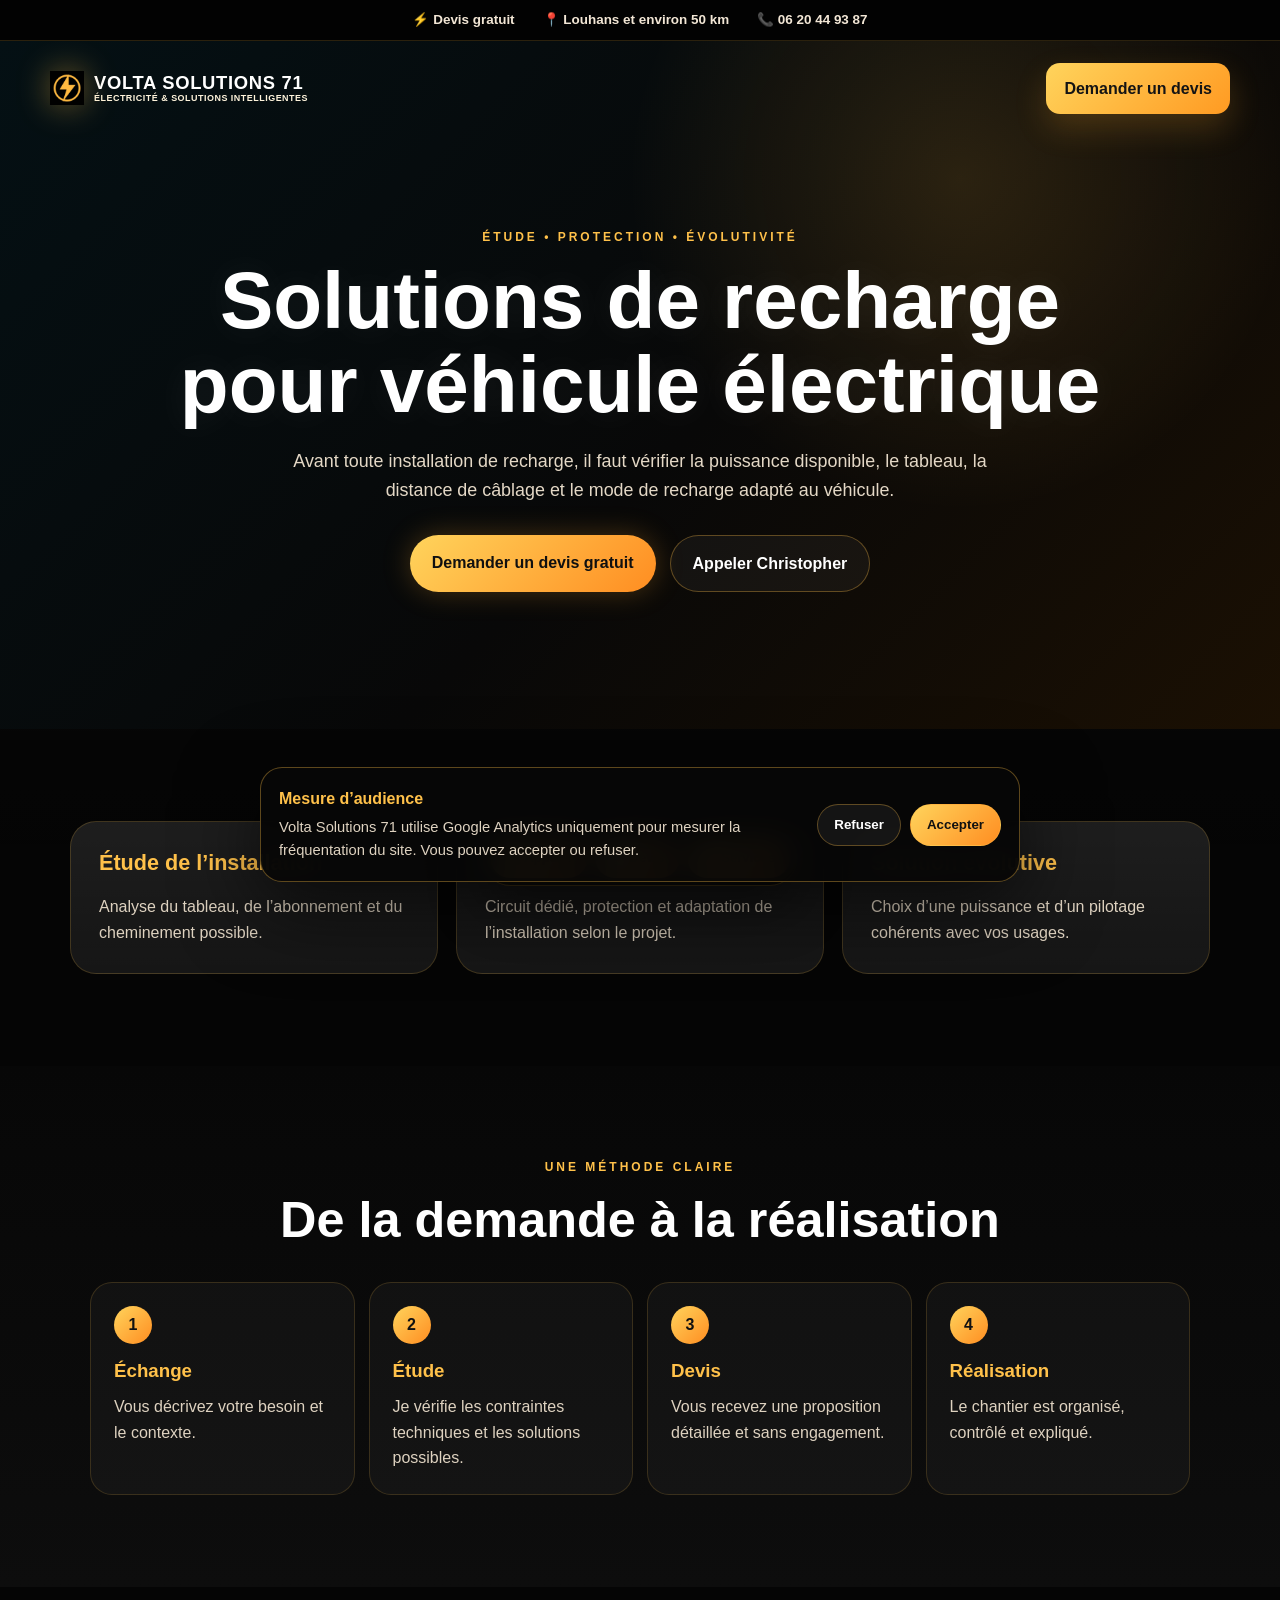
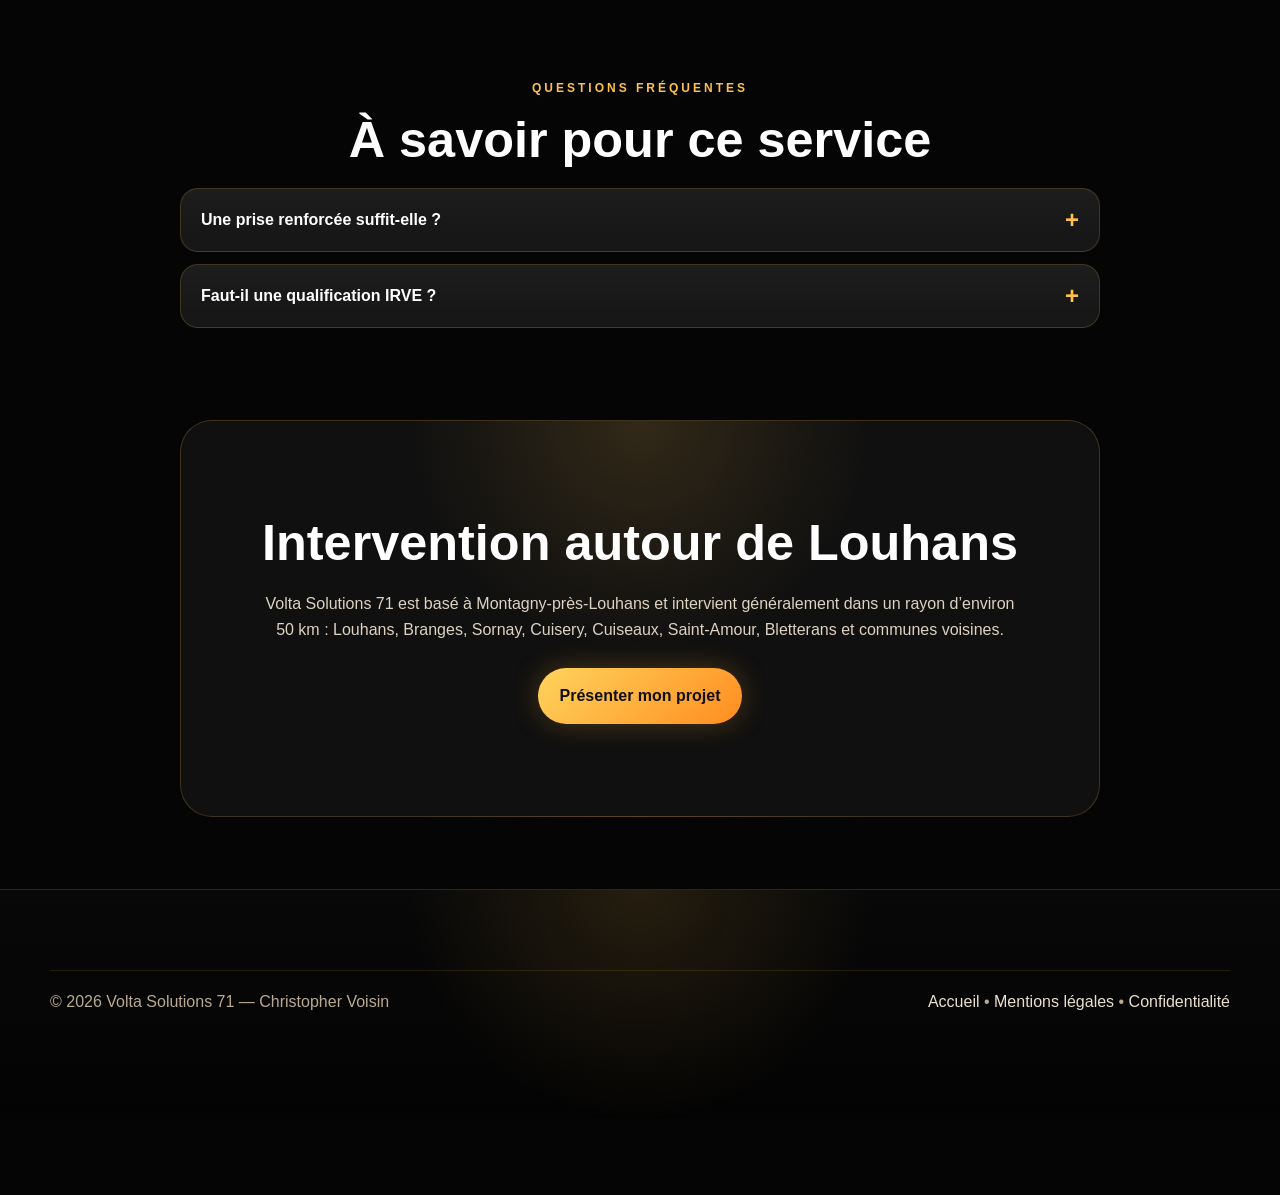
==== borne-recharge-louhans.html @ 8fa1fc94 "V5" ====
<!DOCTYPE html><html lang="fr"><head><meta charset="UTF-8"><meta name="viewport" content="width=device-width, initial-scale=1.0">
<title>Borne de recharge près de Louhans | Volta Solutions 71</title><meta name="description" content="Étude de l’installation électrique, préparation et solution de recharge pour véhicule électrique autour de Louhans. Projet étudié selon puissance et conformité."><meta name="robots" content="index, follow"><link rel="canonical" href="https://voltasolutions71.fr/borne-recharge-louhans.html"><link rel="icon" type="image/png" href="favicon.png"><link rel="stylesheet" href="style.css">
  <script>
    window.dataLayer = window.dataLayer || [];
    function gtag(){dataLayer.push(arguments);}
    gtag('consent', 'default', {analytics_storage:'denied',ad_storage:'denied',ad_user_data:'denied',ad_personalization:'denied',wait_for_update:500});
  </script>
  <script async src="https://www.googletagmanager.com/gtag/js?id=G-HGPQYC1PJX"></script>
  <script>gtag('js', new Date()); gtag('config', 'G-HGPQYC1PJX', {'anonymize_ip': true});</script>

<script type="application/ld+json">{"@context": "https://schema.org", "@graph": [{"@type": "Service", "name": "Solutions de recharge pour véhicule électrique", "serviceType": "Solutions de recharge pour véhicule électrique", "provider": {"@id": "https://voltasolutions71.fr/#business"}, "areaServed": "Louhans et communes environnantes", "url": "https://voltasolutions71.fr/borne-recharge-louhans.html"}, {"@type": "BreadcrumbList", "itemListElement": [{"@type": "ListItem", "position": 1, "name": "Accueil", "item": "https://voltasolutions71.fr/"}, {"@type": "ListItem", "position": 2, "name": "Solutions de recharge pour véhicule électrique", "item": "https://voltasolutions71.fr/borne-recharge-louhans.html"}]}]}</script><script type="application/ld+json">{"@context": "https://schema.org", "@type": "FAQPage", "mainEntity": [{"@type": "Question", "name": "Une prise renforcée suffit-elle ?", "acceptedAnswer": {"@type": "Answer", "text": "Cela dépend du véhicule, du kilométrage quotidien et du temps de recharge disponible."}}, {"@type": "Question", "name": "Faut-il une qualification IRVE ?", "acceptedAnswer": {"@type": "Answer", "text": "Selon la puissance et le type d’équipement, la réglementation peut imposer l’intervention d’un professionnel qualifié IRVE. Le projet est étudié dans ce cadre avant engagement."}}]}</script></head>
<body><div class="top-trust-strip"><span>⚡ Devis gratuit</span><span>📍 Louhans et environ 50 km</span><span>📞 06 20 44 93 87</span></div>
<header class="service-hero"><nav class="service-nav"><a href="index.html" class="brand-link brand-human"><img src="favicon.png" alt="" class="nav-logo"><span><strong>Volta Solutions 71</strong><small>Électricité & solutions intelligentes</small></span></a><a href="index.html#devis" class="nav-phone">Demander un devis</a></nav><div class="service-hero-content"><p class="section-kicker">Étude • Protection • Évolutivité</p><h1>Solutions de recharge pour véhicule électrique</h1><p>Avant toute installation de recharge, il faut vérifier la puissance disponible, le tableau, la distance de câblage et le mode de recharge adapté au véhicule.</p><div class="hero-buttons"><a href="index.html#devis" class="btn primary">Demander un devis gratuit</a><a href="tel:0620449387" class="btn secondary">Appeler Christopher</a></div></div></header>
<main><section class="section service-detail-section"><div class="service-detail-grid"><article class="service-detail-card"><h2>Étude de l’installation</h2><p>Analyse du tableau, de l’abonnement et du cheminement possible.</p></article><article class="service-detail-card"><h2>Préparation électrique</h2><p>Circuit dédié, protection et adaptation de l’installation selon le projet.</p></article><article class="service-detail-card"><h2>Solution évolutive</h2><p>Choix d’une puissance et d’un pilotage cohérents avec vos usages.</p></article></div></section>
<section class="section service-process"><p class="section-kicker">Une méthode claire</p><h2>De la demande à la réalisation</h2><div class="service-steps"><article><strong>1</strong><h3>Échange</h3><p>Vous décrivez votre besoin et le contexte.</p></article><article><strong>2</strong><h3>Étude</h3><p>Je vérifie les contraintes techniques et les solutions possibles.</p></article><article><strong>3</strong><h3>Devis</h3><p>Vous recevez une proposition détaillée et sans engagement.</p></article><article><strong>4</strong><h3>Réalisation</h3><p>Le chantier est organisé, contrôlé et expliqué.</p></article></div></section>
<section class="section faq-section"><p class="section-kicker">Questions fréquentes</p><h2>À savoir pour ce service</h2><div class="faq-grid"><details class="faq-item"><summary>Une prise renforcée suffit-elle ?</summary><p>Cela dépend du véhicule, du kilométrage quotidien et du temps de recharge disponible.</p></details><details class="faq-item"><summary>Faut-il une qualification IRVE ?</summary><p>Selon la puissance et le type d’équipement, la réglementation peut imposer l’intervention d’un professionnel qualifié IRVE. Le projet est étudié dans ce cadre avant engagement.</p></details></div></section>
<section class="section service-local"><h2>Intervention autour de Louhans</h2><p>Volta Solutions 71 est basé à Montagny-près-Louhans et intervient généralement dans un rayon d’environ 50 km : Louhans, Branges, Sornay, Cuisery, Cuiseaux, Saint-Amour, Bletterans et communes voisines.</p><a href="index.html#devis" class="btn primary">Présenter mon projet</a></section></main>
<footer class="footer-premium"><div class="footer-bottom"><p>© 2026 Volta Solutions 71 — Christopher Voisin</p><div><a href="index.html">Accueil</a> • <a href="mentions-legales.html">Mentions légales</a> • <a href="politique-confidentialite.html">Confidentialité</a></div></div></footer>
<div class="floating-actions"><a href="tel:0620449387">📞 Appeler</a><a href="index.html#devis">📝 Devis</a><a href="index.html#services">⚡ Services</a></div>
<div id="cookieConsent" class="cookie-consent" hidden><div><strong>Mesure d’audience</strong><p>Volta Solutions 71 utilise Google Analytics uniquement pour mesurer la fréquentation du site. Vous pouvez accepter ou refuser.</p></div><div class="cookie-actions"><button type="button" id="cookieReject">Refuser</button><button type="button" id="cookieAccept">Accepter</button></div></div>
<script>(function(){const b=document.getElementById('cookieConsent'),a=document.getElementById('cookieAccept'),r=document.getElementById('cookieReject'),s=localStorage.getItem('voltaAnalyticsConsent');function c(v){const g=v==='granted';gtag('consent','update',{analytics_storage:g?'granted':'denied',ad_storage:'denied',ad_user_data:'denied',ad_personalization:'denied'});localStorage.setItem('voltaAnalyticsConsent',g?'granted':'denied');if(b)b.hidden=true;}if(s==='granted'||s==='denied')c(s);else if(b)b.hidden=false;if(a)a.addEventListener('click',()=>c('granted'));if(r)r.addEventListener('click',()=>c('denied'));})();</script>

<script>document.addEventListener('click',function(e){const a=e.target.closest('a');if(!a||typeof gtag!=='function')return;const h=a.getAttribute('href')||'';if(h.startsWith('tel:'))gtag('event','click_phone',{event_category:'contact'});if(h.includes('#devis'))gtag('event','click_quote',{event_category:'contact'});});</script></body></html>
---- style.css ----
* {
  margin: 0;
  padding: 0;
  box-sizing: border-box;
}

html { scroll-behavior: smooth; }

body {
  font-family: Arial, Helvetica, sans-serif;
  background: #050505;
  color: #ffffff;
  line-height: 1.6;
  padding-bottom: 76px;
}

body::before {
  content: "";
  position: fixed;
  inset: 0;
  pointer-events: none;
  background:
    radial-gradient(circle at 20% 0%, rgba(255, 181, 57, 0.14), transparent 28%),
    radial-gradient(circle at 90% 20%, rgba(255, 132, 23, 0.1), transparent 30%),
    linear-gradient(180deg, rgba(255,255,255,0.03), transparent);
  z-index: -1;
}

a { color: inherit; }

.hero {
  min-height: 100vh;
  background:
    radial-gradient(circle at top, rgba(255, 190, 68, 0.20), transparent 32%),
    linear-gradient(145deg, #050505, #101010 55%, #1b1003);
  padding: 20px;
  display: flex;
  flex-direction: column;
  position: relative;
  overflow: hidden;
}

.hero::after {
  content: "";
  position: absolute;
  width: 220px;
  height: 220px;
  border-radius: 999px;
  background: rgba(255, 181, 57, 0.11);
  filter: blur(38px);
  right: -80px;
  top: 160px;
}

.navbar {
  max-width: 1180px;
  width: 100%;
  margin: 0 auto;
  display: flex;
  justify-content: space-between;
  gap: 14px;
  align-items: center;
  position: relative;
  z-index: 2;
}

.brand-link {
  display: flex;
  align-items: center;
  gap: 10px;
  color: #ffbf45;
  text-decoration: none;
  font-weight: 900;
  text-transform: uppercase;
  letter-spacing: .5px;
}

.nav-logo {
  width: 34px;
  height: 34px;
  object-fit: contain;
  filter: drop-shadow(0 0 14px rgba(255, 191, 69, .45));
}

.nav-actions {
  display: flex;
  gap: 8px;
  align-items: center;
}

.nav-action,
.nav-button {
  text-decoration: none;
  border-radius: 999px;
  font-weight: 900;
  font-size: .9rem;
  padding: 10px 14px;
}

.nav-action {
  color: #f7e6c4;
  border: 1px solid rgba(255, 191, 69, .24);
  background: rgba(255,255,255,.04);
}

.nav-button {
  background: linear-gradient(135deg, #ffd45c, #ff8d21);
  color: #101010;
  box-shadow: 0 0 28px rgba(255, 172, 45, .28);
}

.hero-content {
  max-width: 960px;
  margin: auto;
  text-align: center;
  padding: 75px 0 90px;
  position: relative;
  z-index: 2;
}

.main-logo {
  width: min(300px, 72vw);
  margin-bottom: 22px;
  filter: drop-shadow(0 0 28px rgba(255, 188, 66, .32));
  animation: floatLogo 4s ease-in-out infinite;
  clip-path: inset(0 3px 0 0);
  backface-visibility: hidden;
  transform: translateZ(0);
}

@keyframes floatLogo {
  0%, 100% { transform: translateY(0); }
  50% { transform: translateY(-6px); }
}

.badge {
  display: inline-block;
  border: 1px solid rgba(255, 191, 69, .42);
  color: #ffcf5b;
  padding: 9px 18px;
  border-radius: 999px;
  margin-bottom: 22px;
  font-weight: 900;
  background: rgba(255, 191, 69, .08);
}

h1 {
  font-size: clamp(2.45rem, 8vw, 5.2rem);
  line-height: 1.05;
  margin-bottom: 26px;
  text-shadow: 0 0 36px rgba(255,255,255,.08);
}

.intro {
  max-width: 760px;
  margin: 0 auto 34px;
  color: #eadfce;
  font-size: 1.16rem;
}

.hero-buttons,
.devis-actions {
  display: flex;
  justify-content: center;
  gap: 14px;
  flex-wrap: wrap;
}

.hero-buttons { margin-bottom: 32px; }

.btn {
  display: inline-block;
  padding: 15px 22px;
  border-radius: 999px;
  text-decoration: none;
  font-weight: 900;
  transition: transform .25s ease, box-shadow .25s ease, border-color .25s ease;
}

.btn:hover,
.btn:focus {
  transform: translateY(-3px);
}

.primary {
  background: linear-gradient(135deg, #ffd45c, #ff8d21);
  color: #101010;
  box-shadow: 0 0 28px rgba(255, 172, 45, .25);
}

.primary:hover { box-shadow: 0 0 40px rgba(255, 172, 45, .42); }

.secondary {
  color: #ffffff;
  border: 1px solid rgba(255, 191, 69, .32);
  background: rgba(255,255,255,.045);
}

.secondary:hover { border-color: rgba(255, 191, 69, .70); }

.trust-row {
  display: flex;
  justify-content: center;
  flex-wrap: wrap;
  gap: 12px;
}

.trust-row div {
  color: #eadfce;
  border: 1px solid rgba(255, 191, 69, .18);
  background: rgba(255,255,255,.04);
  padding: 10px 14px;
  border-radius: 999px;
}

.section {
  max-width: 1180px;
  margin: 0 auto;
  padding: 88px 20px;
  text-align: center;
}

.section-kicker {
  color: #ffc14a;
  text-transform: uppercase;
  letter-spacing: 3px;
  font-weight: 900;
  font-size: .75rem;
  margin-bottom: 12px;
}

.section h2 {
  font-size: clamp(2rem, 7vw, 3.15rem);
  line-height: 1.2;
  margin-bottom: 18px;
}

.section-text {
  color: #d9cdbb;
  max-width: 800px;
  margin: 0 auto 40px;
}

.cards,
.gallery,
.review-grid,
.why-grid {
  display: grid;
  gap: 18px;
}

.cards { grid-template-columns: repeat(3, 1fr); }

.card,
.gallery-card,
.review,
.why-card,
.zone-card {
  background:
    linear-gradient(180deg, rgba(255,255,255,.065), rgba(255,255,255,.025)),
    #111;
  border: 1px solid rgba(255, 191, 69, .16);
  border-radius: 26px;
  box-shadow: 0 26px 70px rgba(0,0,0,.34);
}

.card,
.gallery-card,
.review,
.why-card {
  padding: 26px;
  text-align: left;
  transition: transform .25s ease, border-color .25s ease, box-shadow .25s ease;
}

.card:hover,
.gallery-card:hover,
.review:hover,
.why-card:hover {
  transform: translateY(-5px);
  border-color: rgba(255, 191, 69, .44);
  box-shadow: 0 30px 75px rgba(255, 145, 28, .10);
}

.card span,
.why-card span {
  font-size: 2rem;
}

.card h3,
.gallery-card h3,
.why-card h3 {
  color: #ffc14a;
  margin: 14px 0 10px;
}

.card p,
.gallery-card p,
.review p,
.why-card p {
  color: #ded2c0;
}

.zone-section,
.realisations,
.why-section {
  max-width: none;
  background:
    radial-gradient(circle at top right, rgba(255, 191, 69, .11), transparent 28%),
    linear-gradient(180deg, #070707, #0d0d0d);
}

.zone-card {
  max-width: 1050px;
  margin: 0 auto;
  padding: 24px;
  display: grid;
  grid-template-columns: 1.2fr .8fr;
  gap: 20px;
  align-items: center;
}

.zone-map {
  min-height: 300px;
  border-radius: 24px;
  background:
    radial-gradient(circle at center, rgba(255, 191, 69, .30), transparent 9%),
    radial-gradient(circle at center, rgba(255, 191, 69, .10), transparent 38%),
    linear-gradient(135deg, #121212, #070707);
  border: 1px solid rgba(255, 191, 69, .18);
  position: relative;
  overflow: hidden;
  display: grid;
  place-items: center;
}

.zone-ring {
  position: absolute;
  border-radius: 999px;
  border: 1px solid rgba(255, 191, 69, .28);
}

.ring-1 { width: 150px; height: 150px; }
.ring-2 { width: 245px; height: 245px; opacity: .55; }

.zone-pin {
  font-size: 2.1rem;
  z-index: 2;
  filter: drop-shadow(0 0 18px rgba(255, 191, 69, .55));
}

.zone-center {
  position: absolute;
  bottom: 34px;
  color: #ffc14a;
  font-weight: 900;
}

.zone-list {
  display: grid;
  gap: 12px;
  text-align: left;
}

.zone-list div {
  padding: 15px 16px;
  border-radius: 18px;
  background: rgba(255,255,255,.045);
  border: 1px solid rgba(255, 191, 69, .12);
  color: #eadfce;
}

.gallery {
  grid-template-columns: repeat(4, 1fr);
  margin-top: 35px;
}

.gallery-visual {
  min-height: 150px;
  border-radius: 22px;
  display: grid;
  place-items: center;
  font-size: 2.8rem;
  background:
    radial-gradient(circle at center, rgba(255, 191, 69, .20), transparent 42%),
    #0a0a0a;
  border: 1px dashed rgba(255, 191, 69, .28);
  margin-bottom: 18px;
}

.gallery-btn { margin-top: 32px; }

.reviews { max-width: 1180px; }

.review-grid {
  grid-template-columns: repeat(3, 1fr);
  margin-top: 34px;
}

.stars {
  color: #ffd45c !important;
  letter-spacing: 2px;
  margin-bottom: 12px;
}

.why-grid {
  grid-template-columns: repeat(4, 1fr);
  max-width: 1080px;
  margin: 35px auto 0;
}

.devis {
  background:
    radial-gradient(circle at top, rgba(255, 191, 69, .16), transparent 34%),
    linear-gradient(145deg, #131313, #060606);
  border: 1px solid rgba(255, 191, 69, .20);
  border-radius: 34px;
  margin-bottom: 72px;
}

.devis p {
  color: #ded2c0;
  margin-bottom: 28px;
}

footer {
  background: #030303;
  border-top: 1px solid rgba(255, 191, 69, .18);
  color: #b9aa91;
  text-align: center;
  padding: 42px 20px 95px;
}

.footer-icon {
  width: 44px;
  height: 44px;
  object-fit: contain;
  margin-bottom: 10px;
}

.footer-brand {
  color: #ffc14a;
  font-weight: 900;
  text-transform: uppercase;
  letter-spacing: 1px;
}

.floating-actions {
  position: fixed;
  left: 50%;
  transform: translateX(-50%);
  bottom: 14px;
  z-index: 50;
  display: grid;
  grid-template-columns: repeat(3, auto);
  gap: 7px;
  background: rgba(5,5,5,.78);
  backdrop-filter: blur(14px);
  border: 1px solid rgba(255, 191, 69, .18);
  border-radius: 999px;
  padding: 7px;
  box-shadow: 0 18px 55px rgba(0,0,0,.45);
  width: auto;
  max-width: calc(100% - 20px);
}

.floating-actions a {
  text-align: center;
  text-decoration: none;
  font-weight: 900;
  color: #101010;
  background: linear-gradient(135deg, #ffd45c, #ff8d21);
  padding: 10px 15px;
  border-radius: 999px;
  font-size: .82rem;
  white-space: nowrap;
}

.back-to-top {
  border: none;
  cursor: pointer;
  position: fixed;
  right: 16px;
  bottom: 78px;
  width: 44px;
  height: 44px;
  border-radius: 999px;
  display: grid;
  place-items: center;
  color: #101010;
  background: linear-gradient(135deg, #ffd45c, #ff8d21);
  text-decoration: none;
  font-weight: 900;
  font-size: 1.2rem;
  opacity: 0;
  transform: translateY(12px);
  pointer-events: none;
  transition: .25s ease;
  z-index: 51;
  box-shadow: 0 0 28px rgba(255, 172, 45, .28);
}

.back-to-top.visible {
  opacity: 1;
  transform: translateY(0);
  pointer-events: auto;
}


.lightning-scroll {
  position: fixed;
  left: 50%;
  top: 50%;
  z-index: 80;
  width: 120px;
  height: 220px;
  opacity: 0;
  pointer-events: none;
  transform: translate(-50%, -50%) scale(.55);
}

.lightning-scroll span {
  position: absolute;
  inset: 0;
  display: block;
  filter:
    drop-shadow(0 0 10px rgba(255, 215, 95, .95))
    drop-shadow(0 0 28px rgba(255, 145, 28, .8))
    drop-shadow(0 0 55px rgba(255, 145, 28, .45));
}

.lightning-scroll span::before {
  content: "";
  position: absolute;
  left: 34px;
  top: 0;
  width: 72px;
  height: 220px;
  background: linear-gradient(180deg, #fff4b0, #ffd34e 42%, #ff8d21);
  clip-path: polygon(54% 0%, 100% 0%, 67% 39%, 100% 39%, 26% 100%, 42% 55%, 0% 55%);
}

.lightning-scroll span::after {
  content: "";
  position: absolute;
  left: 18px;
  top: 10px;
  width: 110px;
  height: 190px;
  border-radius: 50%;
  border: 2px solid rgba(255, 211, 78, .45);
  border-left-color: transparent;
  border-bottom-color: transparent;
  transform: rotate(-20deg);
  filter: drop-shadow(0 0 18px rgba(255, 180, 50, .65));
}

.lightning-scroll.active {
  animation: voltaLightningMove 1.65s cubic-bezier(.22,.76,.3,1) forwards;
}

.lightning-scroll.active span {
  animation: voltaLightningPulse 1.65s ease-in-out forwards;
}

@keyframes voltaLightningMove {
  0% {
    opacity: 0;
    transform: translate(-50%, 32vh) scale(.45) rotate(-7deg);
  }
  18% {
    opacity: 1;
    transform: translate(-50%, 18vh) scale(.85) rotate(4deg);
  }
  50% {
    opacity: 1;
    transform: translate(-50%, -6vh) scale(1) rotate(-3deg);
  }
  78% {
    opacity: .95;
    transform: translate(-50%, -30vh) scale(.95) rotate(3deg);
  }
  100% {
    opacity: 0;
    transform: translate(-50%, -48vh) scale(.7) rotate(0deg);
  }
}

@keyframes voltaLightningPulse {
  0%, 100% { opacity: .2; }
  18%, 74% { opacity: 1; }
  42% { opacity: .78; }
  52% { opacity: 1; }
}


@media (max-width: 900px) {
  .navbar {
    align-items: flex-start;
  }

  .brand-link span {
    font-size: .9rem;
  }

  .nav-actions {
    flex-direction: column;
    align-items: stretch;
  }

  .nav-action {
    display: none;
  }

  .nav-button {
    font-size: .78rem;
    padding: 9px 12px;
  }

  .hero {
    min-height: auto;
  }

  .hero-content {
    padding: 60px 0 80px;
  }

  .cards,
  .gallery,
  .review-grid,
  .why-grid,
  .zone-card {
    grid-template-columns: 1fr;
  }

  .section {
    padding: 68px 18px;
  }

  .zone-map {
    min-height: 240px;
  }

  .floating-actions {
    width: calc(100% - 18px);
    grid-template-columns: repeat(3, 1fr);
    border-radius: 22px;
  }

  .floating-actions a {
    font-size: .74rem;
    padding: 10px 6px;
  }
}


/* V4.5.6 - Message erreur pièces jointes */
.form-error {
  margin-top: 10px;
  padding: 12px 14px;
  border: 1px solid rgba(255, 95, 95, .65);
  border-radius: 14px;
  background: rgba(255, 55, 55, .12);
  color: #ffdede;
  font-weight: 800;
  box-shadow: 0 10px 30px rgba(0,0,0,.18);
}

/* V4.6.8 - Correctif final propre : accueil maquette, sections, photos et formulaire */
.hero-human {
  min-height: 100vh;
  padding: 0;
  background:
    radial-gradient(circle at 72% 26%, rgba(255, 190, 68, 0.11), transparent 30%),
    linear-gradient(90deg, rgba(2, 12, 15, .99) 0%, rgba(4, 10, 12, .97) 47%, rgba(15, 16, 14, .94) 100%),
    #050505;
  overflow: hidden;
}
.hero-human::after { display: none !important; }
.navbar-human {
  max-width: 1280px;
  width: 100%;
  padding: 24px 26px 18px;
  display: grid;
  grid-template-columns: auto 1fr auto;
  align-items: center;
  gap: 26px;
}
.brand-human { color: #fff; align-items: center; min-width: 230px; }
.brand-human span { display: grid; gap: 1px; line-height: 1.05; }
.brand-human strong { color: #fff; font-size: 1.15rem; letter-spacing: .7px; }
.brand-human small { color: #fff4dc; font-size: .56rem; letter-spacing: .5px; }
.nav-menu { display: flex; justify-content: center; align-items: center; gap: 30px; color: #f6f0e8; font-weight: 800; }
.nav-menu a { text-decoration: none; opacity: .9; padding: 10px 0; border-bottom: 2px solid transparent; }
.nav-menu a.active, .nav-menu a:hover { color: #ffc14a; border-bottom-color: #ffc14a; }
.nav-phone { text-decoration: none; background: linear-gradient(135deg, #ffd45c, #ff9a22); color: #141414; border-radius: 14px; padding: 13px 18px; font-weight: 900; box-shadow: 0 14px 32px rgba(255, 172, 45, .20); white-space: nowrap; }
.hero-human-grid {
  width: min(1280px, 100%);
  margin: 0 auto;
  padding: clamp(42px, 6vw, 74px) 26px 78px;
  display: grid;
  grid-template-columns: minmax(390px, .92fr) minmax(480px, 1.08fr);
  gap: clamp(34px, 5vw, 64px);
  align-items: center;
  position: relative;
  z-index: 2;
}
.hero-human-text { text-align: left; align-self: center; }
.hero-kicker { color: #ffc14a; font-weight: 900; font-size: clamp(1rem, 1.3vw, 1.24rem); margin-bottom: 8px; }
.hero-title { font-size: clamp(3.7rem, 6vw, 5.8rem); letter-spacing: -2px; line-height: .96; margin-bottom: 10px; }
.hero-signature, .hero-handwritten { color: #ffc14a; font-weight: 900; font-style: italic; letter-spacing: .4px; }
.hero-signature { font-size: clamp(1.15rem, 1.6vw, 1.45rem); margin-bottom: 26px; }
.hero-intro { color: #f0e8dc; max-width: 620px; font-size: 1.08rem; margin-bottom: 32px; }
.hero-intro strong { color: #fff; }
.hero-points { display: grid; gap: 20px; margin-bottom: 28px; }
.hero-points article { display: grid; grid-template-columns: 42px 1fr; gap: 14px; align-items: start; }
.hero-points article > span { width: 34px; height: 34px; display: grid; place-items: center; color: #ffc14a; border: 2px solid rgba(255,193,74,.55); border-radius: 999px; font-weight: 900; font-size: .95rem; background: rgba(255,193,74,.06); }
.hero-points h3 { font-size: 1.11rem; color: #fff; margin-bottom: 2px; }
.hero-points p { color: #dacfc0; margin: 0; }
.hero-handwritten { font-size: 1.35rem; margin-bottom: 6px; }
.hero-name { display: block; color: #fff; margin-bottom: 24px; }
.hero-buttons-human { justify-content: flex-start; margin-bottom: 0; }
.hero-human-visual {
  position: relative;
  min-height: 650px;
  display: flex;
  justify-content: center;
  align-items: flex-end;
  overflow: visible;
}
.hero-human-visual picture {
  position: relative;
  z-index: 2;
  display: flex;
  align-items: flex-end;
  justify-content: center;
  width: min(590px, 100%);
  height: auto;
  overflow: visible;
  background: transparent !important;
  border: 0 !important;
  border-radius: 0 !important;
}
.hero-human-visual img {
  display: block;
  width: min(590px, 100%);
  height: auto !important;
  max-height: 705px;
  object-fit: contain !important;
  object-position: center bottom !important;
  filter: drop-shadow(0 30px 75px rgba(0,0,0,.42));
  border-radius: 0 0 20px 20px;
  background: transparent !important;
}
.hero-human-visual::before { content: ""; position: absolute; inset: 8% 0 10% 18%; border-radius: 40px; background: radial-gradient(circle at 50% 34%, rgba(255,193,74,.08), transparent 35%); }
.hero-stats { position: absolute; z-index: 3; left: 50%; bottom: 4px; transform: translateX(-50%); width: min(650px, 95%); display: grid; grid-template-columns: repeat(3, 1fr); overflow: hidden; border: 1px solid rgba(255,193,74,.48); border-radius: 24px; background: rgba(5,12,14,.78); backdrop-filter: blur(12px); box-shadow: 0 30px 70px rgba(0,0,0,.35); }
.hero-stats div { min-height: 108px; display: grid; place-items: center; align-content: center; gap: 3px; text-align: center; padding: 16px 12px; color: #fff; }
.hero-stats div + div { border-left: 1px solid rgba(255,193,74,.38); }
.hero-stats span { color: #ffc14a; font-size: 1.65rem; }
.hero-stats strong { font-size: 1rem; }
.hero-stats small { color: #e6dac8; }

/* Sections lisibles */
.section { padding-top: clamp(64px, 8vw, 92px); padding-bottom: clamp(64px, 8vw, 92px); }
.why-section .why-grid { grid-template-columns: repeat(5, minmax(0, 1fr)); max-width: 1180px; }
.why-section .why-card { min-height: 210px; text-align: center; }
.method-section .method-highlights { max-width: 840px; margin: 32px auto 34px; display: grid; grid-template-columns: repeat(4, minmax(0, 1fr)); gap: 12px; }
.method-section .method-highlights div { padding: 13px 14px; border-radius: 999px; border: 1px solid rgba(255,191,69,.18); background: rgba(255,255,255,.045); color: #eadfce; font-weight: 800; }
.method-section .timeline { max-width: 1050px; margin: 0 auto; display: grid; grid-template-columns: repeat(5, minmax(0, 1fr)); gap: 14px; align-items: stretch; }
.method-section .timeline-step { text-align: left; padding: 22px 18px; border-radius: 24px; border: 1px solid rgba(255,191,69,.18); background: linear-gradient(180deg, rgba(255,255,255,.065), rgba(255,255,255,.025)), #111; box-shadow: 0 22px 60px rgba(0,0,0,.28); }
.method-section .timeline-step > span { width: 34px; height: 34px; border-radius: 999px; display: grid; place-items: center; background: linear-gradient(135deg,#ffd45c,#ff8d21); color: #111; font-weight: 900; margin-bottom: 12px; }
.method-section .timeline-step h3 { color: #ffc14a; margin-bottom: 8px; font-size: 1.05rem; }
.method-section .timeline-step p { color: #ded2c0; font-size: .95rem; }

/* Photos réalisations : ne jamais zoomer/couper les images */
.featured-image, .real-img-wrap, .before-after-item { background: #070707 !important; overflow: hidden !important; }
.featured-image img, .real-img-wrap img, .before-after-item img, .real-card img, .lightbox-img {
  display: block !important;
  width: 100% !important;
  height: 100% !important;
  object-fit: contain !important;
  object-position: center center !important;
  background: #070707 !important;
}
.featured-image { min-height: 330px; aspect-ratio: 16 / 9; }
.real-img-wrap { aspect-ratio: 4 / 3; min-height: 210px; }
.before-after-item img { aspect-ratio: 4 / 3; height: auto !important; }
.real-tag { z-index: 2; }

/* Formulaire de devis : corrige le champ invisible, la mise en page et l'empilement */
.devis-smart { max-width: 1180px; padding-left: 20px; padding-right: 20px; }
.quote-form { width: min(980px, 100%) !important; margin: 0 auto !important; display: grid !important; gap: 22px !important; text-align: left !important; }
.quote-form input[name="_honey"], .quote-form input[type="hidden"] { display: none !important; visibility: hidden !important; width: 0 !important; height: 0 !important; padding: 0 !important; margin: 0 !important; border: 0 !important; position: absolute !important; left: -9999px !important; }
.form-block { display: block !important; padding: clamp(18px, 3vw, 28px) !important; border: 1px solid rgba(255,191,69,.22) !important; border-radius: 26px !important; background: linear-gradient(180deg, rgba(255,255,255,.07), rgba(255,255,255,.035)) !important; box-shadow: 0 22px 60px rgba(0,0,0,.25) !important; }
.form-block h3 { display: block !important; text-align: left !important; color: #ffc14a !important; margin: 0 0 16px !important; font-size: 1.22rem !important; }
.project-grid { display: grid !important; grid-template-columns: repeat(2, minmax(0, 1fr)) !important; gap: 12px !important; }
.project-grid label { display: flex !important; align-items: center !important; gap: 10px !important; width: 100% !important; min-height: 52px !important; padding: 13px 14px !important; border: 1px solid rgba(255,191,69,.16) !important; border-radius: 16px !important; background: rgba(0,0,0,.24) !important; color: #fff !important; font-weight: 800 !important; }
.project-grid input[type="checkbox"] { width: 18px !important; height: 18px !important; flex: 0 0 auto !important; accent-color: #ffc14a; }
.form-grid { display: grid !important; grid-template-columns: repeat(2, minmax(0, 1fr)) !important; gap: 14px !important; }
.form-grid label, .textarea-label, .file-label { display: grid !important; gap: 8px !important; color: #f7ead7 !important; font-weight: 800 !important; }
.quote-form input[type="text"], .quote-form input[type="tel"], .quote-form input[type="email"], .quote-form textarea, .quote-form input[type="file"] { display: block !important; width: 100% !important; min-height: 48px !important; border: 1px solid rgba(255,191,69,.30) !important; border-radius: 16px !important; background: #fff !important; color: #111 !important; padding: 13px 14px !important; font: inherit !important; }
.quote-form textarea { min-height: 150px !important; resize: vertical; }
.file-label small { display: block !important; color: #e4d8c6 !important; font-weight: 600 !important; }
.photo-note, .quote-reassurance, .direct-contact { text-align: center !important; }
.direct-contact > div { display: flex !important; justify-content: center !important; gap: 12px !important; flex-wrap: wrap !important; }

@media (max-width: 1100px) {
  .nav-menu { display: none; }
  .navbar-human { grid-template-columns: auto auto; justify-content: space-between; }
  .hero-human-grid { grid-template-columns: 1fr 1fr; gap: 28px; }
  .hero-title { font-size: clamp(3rem, 5vw, 4.4rem); }
  .hero-human-visual { min-height: 570px; }
  .why-section .why-grid { grid-template-columns: repeat(2, minmax(0,1fr)); }
  .method-section .timeline { grid-template-columns: repeat(2, minmax(0, 1fr)); }
  .method-section .method-highlights { grid-template-columns: repeat(2, minmax(0, 1fr)); }
}
@media (max-width: 820px) {
  .hero-human { padding: 0; }
  .navbar-human { padding: 16px; gap: 12px; }
  .nav-phone { padding: 0 12px; min-height: 42px; font-size: .86rem; display: grid; place-items: center; }
  .hero-human-grid { grid-template-columns: 1fr; padding: 42px 18px 34px; }
  .hero-human-text { text-align: left; }
  .hero-buttons-human { justify-content: flex-start; }
  .hero-human-visual { min-height: 0; padding-bottom: 0; }
  .hero-human-visual picture, .hero-human-visual img { width: min(440px, 100%); max-height: none; height: auto !important; }
  .hero-stats { position: relative; left: auto; bottom: auto; transform: none; width: 100%; margin-top: -6px; }
  .hero-stats div { min-height: 86px; }
  .project-grid, .form-grid, .why-section .why-grid, .method-section .timeline, .method-section .method-highlights { grid-template-columns: 1fr !important; }
}
@media (max-width: 520px) {
  .brand-human span small { display: none; }
  .nav-phone { font-size: 0; width: 48px; padding: 0; }
  .nav-phone::before { content: "📞"; font-size: 1rem; }
  .hero-title { font-size: clamp(2.6rem, 16vw, 3.5rem); }
  .hero-points article { grid-template-columns: 36px 1fr; gap: 10px; }
  .hero-stats { grid-template-columns: 1fr; }
  .hero-stats div + div { border-left: 0; border-top: 1px solid rgba(255,193,74,.38); }
}

/* ==========================================================
   V4.6.9 - Correctif final galerie / footer / effets
   Objectif : garder la V4.6.8 stable, rétablir la mise en page
   premium des réalisations, les filtres, le footer et les effets.
   ========================================================== */

/* Effets visuels conservés / renforcés */
.nav-logo,
.hero-symbol,
.footer-icon,
.hero-human-logo {
  animation: voltaSoftFloat 4s ease-in-out infinite;
  filter: drop-shadow(0 0 16px rgba(255, 191, 69, .42));
}

@keyframes voltaSoftFloat {
  0%, 100% { transform: translateY(0); }
  50% { transform: translateY(-4px); }
}

.card,
.why-card,
.review,
.real-card,
.before-after-item,
.featured-realisation,
.form-block,
.zone-card,
.timeline-step {
  box-shadow: 0 26px 70px rgba(0,0,0,.34), 0 0 0 1px rgba(255,191,69,.05);
}

.card:hover,
.why-card:hover,
.review:hover,
.real-card:hover,
.before-after-item:hover,
.timeline-step:hover {
  transform: translateY(-5px);
  border-color: rgba(255,191,69,.48) !important;
  box-shadow: 0 30px 75px rgba(0,0,0,.42), 0 0 36px rgba(255,145,28,.12);
}

/* Réalisations : vraie mise en page premium avec filtres visibles */
.realisations-premium {
  max-width: none;
  background:
    radial-gradient(circle at top right, rgba(255,191,69,.12), transparent 30%),
    linear-gradient(180deg, #070707, #0c0c0c);
}

.featured-realisation {
  max-width: 1120px;
  margin: 42px auto 48px;
  display: grid;
  grid-template-columns: 1.25fr .75fr;
  gap: 24px;
  align-items: stretch;
  padding: 20px;
  border-radius: 30px;
  border: 1px solid rgba(255,191,69,.22);
  background: linear-gradient(180deg, rgba(255,255,255,.065), rgba(255,255,255,.025)), #101010;
  text-align: left;
}

.featured-image {
  min-height: 0 !important;
  height: auto !important;
  aspect-ratio: 16 / 10;
  border-radius: 24px;
  overflow: hidden;
  background: #050505 !important;
  border: 1px solid rgba(255,191,69,.12);
  display: grid;
  place-items: center;
}

.featured-image img {
  width: 100% !important;
  height: 100% !important;
  object-fit: contain !important;
  object-position: center center !important;
  background: #050505 !important;
}

.featured-text {
  display: flex;
  flex-direction: column;
  justify-content: center;
  padding: 10px;
}

.featured-badge {
  align-self: flex-start;
  color: #111;
  background: linear-gradient(135deg, #ffd45c, #ff8d21);
  border-radius: 999px;
  padding: 8px 12px;
  font-weight: 900;
  margin-bottom: 14px;
}

.featured-text h3,
.gallery-subtitle,
.before-after-title {
  color: #ffc14a;
}

.featured-text p { color: #ded2c0; }

.featured-points {
  display: flex;
  flex-wrap: wrap;
  gap: 9px;
  margin-top: 16px;
}

.featured-points span {
  padding: 9px 11px;
  border-radius: 999px;
  background: rgba(255,255,255,.05);
  border: 1px solid rgba(255,191,69,.14);
  color: #eadfce;
  font-weight: 800;
  font-size: .9rem;
}

.before-after-title,
.gallery-subtitle {
  max-width: 1120px;
  margin: 26px auto 18px;
  text-align: left;
  font-size: 1.35rem;
}

.before-after-clean {
  max-width: 1120px;
  margin: 0 auto 46px;
  display: grid;
  grid-template-columns: repeat(2, minmax(0, 1fr));
  gap: 18px;
}

.before-after-item {
  display: block;
  text-decoration: none;
  padding: 14px;
  border-radius: 24px;
  border: 1px solid rgba(255,191,69,.16);
  background: linear-gradient(180deg, rgba(255,255,255,.055), rgba(255,255,255,.025)), #101010;
  color: #fff;
  overflow: hidden;
}

.before-after-item > span {
  display: inline-block;
  color: #111;
  background: linear-gradient(135deg, #ffd45c, #ff8d21);
  border-radius: 999px;
  padding: 7px 12px;
  font-weight: 900;
  margin-bottom: 12px;
}

.before-after-item img {
  display: block !important;
  width: 100% !important;
  height: 260px !important;
  object-fit: contain !important;
  object-position: center center !important;
  background: #050505 !important;
  border-radius: 18px;
}

.before-after-item p { color: #ded2c0; margin-top: 12px; }

.gallery-filters {
  max-width: 1120px;
  margin: 0 auto 24px;
  display: flex !important;
  justify-content: center;
  flex-wrap: wrap;
  gap: 10px;
}

.filter-btn {
  appearance: none;
  border: 1px solid rgba(255,191,69,.28);
  background: rgba(255,255,255,.045);
  color: #fff;
  border-radius: 999px;
  padding: 11px 16px;
  font-weight: 900;
  cursor: pointer;
  transition: transform .2s ease, box-shadow .2s ease, border-color .2s ease, background .2s ease;
}

.filter-btn:hover,
.filter-btn.active {
  transform: translateY(-2px);
  background: linear-gradient(135deg, #ffd45c, #ff8d21);
  color: #111;
  border-color: rgba(255,191,69,.8);
  box-shadow: 0 16px 36px rgba(255,145,28,.16);
}

.real-grid-clean {
  max-width: 1120px;
  margin: 0 auto;
  display: grid !important;
  grid-template-columns: repeat(3, minmax(0, 1fr));
  gap: 18px;
}

.real-card {
  display: flex !important;
  flex-direction: column;
  min-width: 0;
  text-decoration: none;
  border-radius: 26px;
  overflow: hidden;
  border: 1px solid rgba(255,191,69,.16);
  background: linear-gradient(180deg, rgba(255,255,255,.065), rgba(255,255,255,.025)), #101010;
  color: #fff;
}

.real-img-wrap {
  position: relative;
  height: 230px !important;
  min-height: 0 !important;
  aspect-ratio: auto !important;
  display: grid;
  place-items: center;
  overflow: hidden;
  background: #050505 !important;
}

.real-img-wrap img,
.real-card img {
  display: block !important;
  width: 100% !important;
  height: 100% !important;
  object-fit: contain !important;
  object-position: center center !important;
  background: #050505 !important;
}

.real-tag {
  position: absolute;
  left: 12px;
  top: 12px;
  z-index: 2;
  padding: 7px 10px;
  border-radius: 999px;
  color: #111;
  background: linear-gradient(135deg, #ffd45c, #ff8d21);
  font-weight: 900;
  font-size: .82rem;
}

.real-content {
  padding: 20px;
  text-align: left;
}

.real-content h3 {
  color: #ffc14a;
  margin-bottom: 8px;
}

.real-content p { color: #ded2c0; }

.filtered-hidden { display: none !important; }

.gallery-note {
  max-width: 1120px;
  margin: 24px auto 0;
  color: #d9cdbb;
}

/* Footer premium restauré */
.footer-premium {
  background:
    radial-gradient(circle at top, rgba(255,191,69,.10), transparent 36%),
    linear-gradient(180deg, #080808, #030303) !important;
  border-top: 1px solid rgba(255,191,69,.18);
  padding: 54px 20px 105px !important;
  text-align: left !important;
}

.footer-grid {
  max-width: 1180px;
  margin: 0 auto;
  display: grid;
  grid-template-columns: 1.35fr .75fr .75fr .9fr;
  gap: 26px;
  align-items: start;
}

.footer-col {
  padding: 22px;
  border-radius: 24px;
  border: 1px solid rgba(255,191,69,.12);
  background: rgba(255,255,255,.035);
}

.footer-main {
  background: linear-gradient(180deg, rgba(255,191,69,.08), rgba(255,255,255,.03));
}

.footer-col h3,
.footer-brand {
  color: #ffc14a;
  margin-bottom: 12px;
}

.footer-col a {
  display: block;
  color: #eadfce;
  text-decoration: none;
  margin: 8px 0;
}

.footer-col a:hover { color: #ffc14a; }

.footer-col p { color: #cfc1ad; margin: 8px 0; }

.footer-slogan { color: #fff !important; font-weight: 900; }

.footer-bottom {
  max-width: 1180px;
  margin: 24px auto 0;
  padding-top: 18px;
  border-top: 1px solid rgba(255,191,69,.12);
  display: flex;
  justify-content: space-between;
  gap: 18px;
  flex-wrap: wrap;
  color: #b9aa91;
}

.footer-bottom a {
  color: #eadfce;
  text-decoration: none;
}

.footer-bottom a:hover { color: #ffc14a; }

/* Responsive */
@media (max-width: 1000px) {
  .featured-realisation,
  .real-grid-clean,
  .footer-grid {
    grid-template-columns: 1fr;
  }
  .before-after-clean {
    grid-template-columns: 1fr;
  }
}

@media (max-width: 700px) {
  .featured-realisation { padding: 14px; }
  .featured-image { aspect-ratio: 4 / 3; }
  .real-grid-clean { gap: 14px; }
  .real-img-wrap { height: 220px !important; }
  .before-after-item img { height: 220px !important; }
  .footer-premium { text-align: center !important; }
  .footer-bottom { justify-content: center; text-align: center; }
  .gallery-filters { justify-content: flex-start; overflow-x: auto; flex-wrap: nowrap; padding-bottom: 6px; }
  .filter-btn { flex: 0 0 auto; }
}

/* ================================
   V4.7.0 - Correctif final galerie/footer/lightbox
   Objectif : photos non zoomées, filtres conservés, aucun visuel parasite en bas de page.
   ================================ */

/* Réactive les petits effets premium sans casser le layout */
.nav-logo,
.footer-icon,
.brand-human img {
  animation: voltaLogoFloat 4s ease-in-out infinite;
  filter: drop-shadow(0 0 16px rgba(255,191,69,.42));
}

@keyframes voltaLogoFloat {
  0%, 100% { transform: translateY(0); }
  50% { transform: translateY(-4px); }
}

.card,
.why-card,
.review,
.real-card,
.featured-realisation,
.before-after-item,
.form-block,
.footer-col {
  box-shadow: 0 24px 70px rgba(0,0,0,.32), 0 0 0 1px rgba(255,191,69,.03);
}

.real-card:hover,
.featured-realisation:hover,
.before-after-item:hover,
.footer-col:hover {
  border-color: rgba(255,191,69,.45) !important;
  box-shadow: 0 30px 80px rgba(255,145,28,.10), 0 24px 70px rgba(0,0,0,.34) !important;
}

/* Galerie : grille stable + filtres visibles */
.gallery-filters {
  max-width: 1120px !important;
  margin: 0 auto 26px !important;
  display: flex !important;
  justify-content: center !important;
  align-items: center !important;
  flex-wrap: wrap !important;
  gap: 10px !important;
}

.filter-btn {
  display: inline-flex !important;
  align-items: center !important;
  justify-content: center !important;
  min-height: 44px !important;
  white-space: nowrap !important;
}

.real-grid-clean,
.premium-filter-grid {
  max-width: 1120px !important;
  margin: 0 auto !important;
  display: grid !important;
  grid-template-columns: repeat(3, minmax(0, 1fr)) !important;
  gap: 20px !important;
  align-items: stretch !important;
}

.real-card {
  display: flex !important;
  flex-direction: column !important;
  overflow: hidden !important;
  min-height: 0 !important;
}

/* Photos : on affiche l'image entière, sans crop/zoom. */
.real-img-wrap {
  position: relative !important;
  display: flex !important;
  align-items: center !important;
  justify-content: center !important;
  width: 100% !important;
  height: 255px !important;
  min-height: 255px !important;
  max-height: 255px !important;
  aspect-ratio: auto !important;
  overflow: hidden !important;
  background: radial-gradient(circle at center, rgba(255,191,69,.045), transparent 55%), #050505 !important;
}

.real-img-wrap img,
.real-card .real-img-wrap img {
  display: block !important;
  width: auto !important;
  height: auto !important;
  max-width: 100% !important;
  max-height: 100% !important;
  object-fit: contain !important;
  object-position: center center !important;
  background: transparent !important;
  border-radius: 0 !important;
}

.featured-image {
  position: relative !important;
  display: flex !important;
  align-items: center !important;
  justify-content: center !important;
  min-height: 360px !important;
  aspect-ratio: 16 / 9 !important;
  overflow: hidden !important;
  background: radial-gradient(circle at center, rgba(255,191,69,.045), transparent 55%), #050505 !important;
}

.featured-image img {
  display: block !important;
  width: auto !important;
  height: auto !important;
  max-width: 100% !important;
  max-height: 100% !important;
  object-fit: contain !important;
  object-position: center center !important;
  background: transparent !important;
}

.before-after-clean {
  max-width: 980px !important;
  margin: 0 auto 34px !important;
  display: grid !important;
  grid-template-columns: repeat(2, minmax(0, 1fr)) !important;
  gap: 18px !important;
}

.before-after-item {
  display: block !important;
  text-decoration: none !important;
  overflow: hidden !important;
}

.before-after-item img {
  display: block !important;
  width: auto !important;
  height: auto !important;
  max-width: 100% !important;
  max-height: 260px !important;
  margin: 0 auto !important;
  object-fit: contain !important;
  object-position: center center !important;
  background: transparent !important;
}

.real-content {
  flex: 1 1 auto !important;
  padding: 20px !important;
  text-align: left !important;
}

/* Évite les photos ou la lightbox qui apparaissent en bas de page */
.lightbox {
  display: none !important;
  position: fixed !important;
  inset: 0 !important;
  z-index: 9999 !important;
  background: rgba(0,0,0,.92) !important;
  align-items: center !important;
  justify-content: center !important;
  padding: 22px !important;
}

.lightbox.active {
  display: flex !important;
}

.lightbox-img {
  display: block !important;
  width: auto !important;
  height: auto !important;
  max-width: min(1100px, 92vw) !important;
  max-height: 82vh !important;
  object-fit: contain !important;
  background: transparent !important;
  border-radius: 18px !important;
  box-shadow: 0 28px 90px rgba(0,0,0,.65) !important;
}

.lightbox-close,
.lightbox-nav {
  position: fixed !important;
  z-index: 10000 !important;
  border: 1px solid rgba(255,191,69,.35) !important;
  background: linear-gradient(135deg, #ffd45c, #ff8d21) !important;
  color: #111 !important;
  cursor: pointer !important;
  font-weight: 900 !important;
  border-radius: 999px !important;
}

.lightbox-close {
  top: 18px !important;
  right: 18px !important;
  width: 46px !important;
  height: 46px !important;
  font-size: 2rem !important;
  line-height: 1 !important;
}

.lightbox-prev,
.lightbox-next {
  top: 50% !important;
  transform: translateY(-50%) !important;
  width: 46px !important;
  height: 46px !important;
  font-size: 2rem !important;
}

.lightbox-prev { left: 18px !important; }
.lightbox-next { right: 18px !important; }

.lightbox-caption {
  position: fixed !important;
  left: 50% !important;
  bottom: 20px !important;
  transform: translateX(-50%) !important;
  color: #fff !important;
  background: rgba(5,5,5,.72) !important;
  border: 1px solid rgba(255,191,69,.22) !important;
  padding: 10px 16px !important;
  border-radius: 999px !important;
}

body.lightbox-open { overflow: hidden !important; }

/* Footer premium : grille propre, pas de bloc centré tout tassé */
.footer-premium {
  width: 100% !important;
  background:
    radial-gradient(circle at top, rgba(255,191,69,.12), transparent 34%),
    linear-gradient(180deg, #080808, #030303) !important;
  border-top: 1px solid rgba(255,191,69,.18) !important;
  padding: 56px 20px 105px !important;
  text-align: left !important;
}

.footer-grid {
  max-width: 1180px !important;
  margin: 0 auto !important;
  display: grid !important;
  grid-template-columns: 1.35fr .75fr .75fr .9fr !important;
  gap: 24px !important;
  align-items: start !important;
}

.footer-col {
  min-width: 0 !important;
  padding: 22px !important;
  border-radius: 24px !important;
  border: 1px solid rgba(255,191,69,.14) !important;
  background: rgba(255,255,255,.035) !important;
}

.footer-main {
  background: linear-gradient(180deg, rgba(255,191,69,.09), rgba(255,255,255,.035)) !important;
}

.footer-icon {
  display: block !important;
  width: 48px !important;
  height: 48px !important;
  object-fit: contain !important;
  margin: 0 0 12px !important;
}

.footer-brand {
  display: block !important;
  color: #ffc14a !important;
  font-weight: 900 !important;
  text-transform: uppercase !important;
  letter-spacing: 1px !important;
  margin-bottom: 8px !important;
}

.footer-col h3 {
  color: #ffc14a !important;
  margin: 0 0 12px !important;
}

.footer-col p,
.footer-col a {
  color: #d9cdbb !important;
  margin: 8px 0 !important;
}

.footer-col a {
  display: block !important;
  text-decoration: none !important;
}

.footer-col a:hover { color: #ffc14a !important; }

.footer-bottom {
  max-width: 1180px !important;
  margin: 24px auto 0 !important;
  padding-top: 18px !important;
  border-top: 1px solid rgba(255,191,69,.12) !important;
  display: flex !important;
  justify-content: space-between !important;
  align-items: center !important;
  gap: 18px !important;
  flex-wrap: wrap !important;
  color: #b9aa91 !important;
}

.footer-bottom a {
  display: inline !important;
  color: #eadfce !important;
  text-decoration: none !important;
}

.footer-bottom a:hover { color: #ffc14a !important; }

@media (max-width: 1000px) {
  .real-grid-clean,
  .premium-filter-grid,
  .footer-grid {
    grid-template-columns: 1fr !important;
  }

  .before-after-clean {
    grid-template-columns: 1fr !important;
  }
}

@media (max-width: 700px) {
  .gallery-filters {
    justify-content: flex-start !important;
    flex-wrap: nowrap !important;
    overflow-x: auto !important;
    padding-bottom: 8px !important;
  }

  .filter-btn { flex: 0 0 auto !important; }
  .real-img-wrap { height: 220px !important; min-height: 220px !important; max-height: 220px !important; }
  .featured-image { min-height: 240px !important; aspect-ratio: 4 / 3 !important; }
  .footer-premium { text-align: center !important; }
  .footer-icon { margin-left: auto !important; margin-right: auto !important; }
  .footer-bottom { justify-content: center !important; text-align: center !important; }
}


/* V4.7.1 - Correctif définitif galerie filtres + images */
.premium-filter-grid .real-card.filtered-hidden,
.real-grid-clean .real-card.filtered-hidden,
.real-card.filtered-hidden {
  display: none !important;
  visibility: hidden !important;
}

.gallery-filters {
  position: relative !important;
  z-index: 5 !important;
}

.gallery-filters .filter-btn {
  pointer-events: auto !important;
  cursor: pointer !important;
  user-select: none !important;
}

.premium-filter-grid,
.real-grid-clean {
  display: grid !important;
  grid-template-columns: repeat(3, minmax(0, 1fr)) !important;
  gap: 20px !important;
  align-items: stretch !important;
}

.premium-filter-grid .real-card,
.real-grid-clean .real-card {
  display: flex !important;
  flex-direction: column !important;
  min-width: 0 !important;
  overflow: hidden !important;
}

.premium-filter-grid .real-img-wrap,
.real-grid-clean .real-img-wrap,
.real-card .real-img-wrap {
  position: relative !important;
  width: 100% !important;
  height: 235px !important;
  min-height: 235px !important;
  max-height: 235px !important;
  display: flex !important;
  align-items: center !important;
  justify-content: center !important;
  overflow: hidden !important;
  background: radial-gradient(circle at center, rgba(255,191,69,.05), transparent 55%), #050505 !important;
}

.premium-filter-grid .real-img-wrap img,
.real-grid-clean .real-img-wrap img,
.real-card .real-img-wrap img {
  display: block !important;
  width: auto !important;
  height: auto !important;
  max-width: 100% !important;
  max-height: 100% !important;
  object-fit: contain !important;
  object-position: center center !important;
  background: transparent !important;
  border-radius: 0 !important;
}

.featured-image,
.before-after-item {
  overflow: hidden !important;
  background: radial-gradient(circle at center, rgba(255,191,69,.05), transparent 55%), #050505 !important;
}

.featured-image img,
.before-after-item img {
  display: block !important;
  width: 100% !important;
  height: 100% !important;
  max-width: 100% !important;
  max-height: 100% !important;
  object-fit: contain !important;
  object-position: center center !important;
  background: transparent !important;
}

.lightbox:not(.active) {
  display: none !important;
  visibility: hidden !important;
  opacity: 0 !important;
  pointer-events: none !important;
}

.lightbox.active {
  display: flex !important;
}

.lightbox-img {
  max-width: 92vw !important;
  max-height: 82vh !important;
  object-fit: contain !important;
}

@media (max-width: 1000px) {
  .premium-filter-grid,
  .real-grid-clean {
    grid-template-columns: repeat(2, minmax(0, 1fr)) !important;
  }
}

@media (max-width: 700px) {
  .premium-filter-grid,
  .real-grid-clean {
    grid-template-columns: 1fr !important;
  }
  .premium-filter-grid .real-img-wrap,
  .real-grid-clean .real-img-wrap,
  .real-card .real-img-wrap {
    height: 220px !important;
    min-height: 220px !important;
    max-height: 220px !important;
  }
}


/* ==========================================================
   V4.7.2 - Section Mon engagement façon maquette
   Ajout d'une zone humaine avec photo naturelle de Christopher,
   promesse, valeurs et appel direct sans modifier le formulaire.
   ========================================================== */
.engagement-section {
  position: relative;
  overflow: hidden;
}

.engagement-section::before {
  content: "";
  position: absolute;
  inset: 0;
  pointer-events: none;
  background:
    radial-gradient(circle at 50% 8%, rgba(255, 191, 69, .10), transparent 36%),
    radial-gradient(circle at 18% 58%, rgba(255, 141, 33, .09), transparent 26%),
    radial-gradient(circle at 88% 64%, rgba(255, 191, 69, .07), transparent 28%);
}

.engagement-section > * {
  position: relative;
  z-index: 1;
}

.engagement-services {
  grid-template-columns: repeat(5, minmax(0, 1fr)) !important;
  max-width: 1180px !important;
  margin-left: auto !important;
  margin-right: auto !important;
}

.engagement-services .why-card {
  text-align: center !important;
  min-height: 240px !important;
  display: grid !important;
  align-content: center !important;
  justify-items: center !important;
}

.engagement-services .why-card span {
  font-size: 2.75rem !important;
  filter: drop-shadow(0 0 18px rgba(255, 191, 69, .34));
}

.engagement-promise {
  width: min(930px, 100%);
  margin: 24px auto 34px;
  padding: 15px 22px;
  border-radius: 999px;
  border: 1px solid rgba(255, 191, 69, .32);
  background: rgba(0,0,0,.22);
  box-shadow: 0 22px 55px rgba(0,0,0,.24), inset 0 0 0 1px rgba(255,255,255,.03);
  display: flex;
  justify-content: center;
  align-items: center;
  gap: 16px;
  flex-wrap: wrap;
  color: #f7ead7;
}

.engagement-promise span,
.engagement-promise em {
  color: #ffc14a;
}

.engagement-promise span {
  font-weight: 900;
  font-size: 1.25rem;
}

.engagement-promise em {
  font-style: italic;
  font-size: 1.25rem;
  font-weight: 800;
}

.engagement-human-row {
  width: min(1180px, 100%);
  margin: 0 auto 32px;
  display: grid;
  grid-template-columns: 280px repeat(3, 1fr);
  gap: 24px;
  align-items: stretch;
}

.engagement-photo-card {
  margin: 0;
  border-radius: 24px;
  overflow: hidden;
  border: 1px solid rgba(255, 191, 69, .26);
  background: linear-gradient(180deg, rgba(255,255,255,.06), rgba(255,255,255,.025)), #111;
  box-shadow: 0 26px 70px rgba(0,0,0,.34), 0 0 34px rgba(255,145,28,.08);
}

.engagement-photo-card img {
  display: block;
  width: 100%;
  height: 280px;
  object-fit: cover;
  object-position: center 38%;
  background: #0b0b0b;
}

.engagement-photo-card figcaption {
  padding: 14px 16px 16px;
  display: grid;
  gap: 3px;
  text-align: left;
}

.engagement-photo-card figcaption strong {
  color: #fff;
}

.engagement-photo-card figcaption span {
  color: #d9cdbb;
  font-size: .9rem;
}

.engagement-photo-card figcaption small {
  display: inline-flex;
  width: fit-content;
  margin-top: 6px;
  padding: 6px 10px;
  border-radius: 999px;
  color: #111;
  font-weight: 900;
  background: linear-gradient(135deg, #ffd45c, #ff8d21);
}

.engagement-value {
  position: relative;
  display: grid;
  grid-template-columns: 54px 1fr;
  gap: 16px;
  align-items: center;
  text-align: left;
  padding: 24px 22px;
  border-radius: 24px;
  border: 1px solid rgba(255,191,69,.18);
  background: rgba(255,255,255,.035);
  box-shadow: 0 24px 60px rgba(0,0,0,.22);
}

.engagement-value + .engagement-value::before {
  content: "";
  position: absolute;
  left: -12px;
  top: 18%;
  bottom: 18%;
  width: 1px;
  background: linear-gradient(180deg, transparent, rgba(255,191,69,.62), transparent);
}

.engagement-value > span {
  width: 52px;
  height: 52px;
  border-radius: 999px;
  display: grid;
  place-items: center;
  color: #111;
  font-size: 1.35rem;
  background: linear-gradient(135deg, #ffe080, #ff9d2f);
  box-shadow: 0 0 24px rgba(255, 191, 69, .20);
}

.engagement-value h3 {
  color: #ffc14a;
  margin-bottom: 8px;
  font-size: 1.22rem;
}

.engagement-value p {
  color: #ded2c0;
  margin: 0;
}

.engagement-cta {
  width: min(1120px, 100%);
  margin: 22px auto 16px;
  padding: 18px 20px;
  border-radius: 24px;
  border: 1px solid rgba(255, 191, 69, .25);
  background: rgba(0,0,0,.26);
  box-shadow: 0 24px 70px rgba(0,0,0,.30);
  display: grid;
  grid-template-columns: auto minmax(170px, .8fr) 1fr auto;
  gap: 20px;
  align-items: center;
  text-align: left;
}

.engagement-call-icon {
  width: 62px;
  height: 62px;
  border-radius: 999px;
  display: grid;
  place-items: center;
  background: linear-gradient(135deg, #ffd45c, #ff8d21);
  color: #111;
  font-size: 1.45rem;
  box-shadow: 0 0 26px rgba(255,191,69,.25);
}

.engagement-cta-title {
  display: grid;
  gap: 2px;
  color: #fff;
  font-size: 1.18rem;
  font-weight: 900;
}

.engagement-cta-title span {
  color: #fff;
}

.engagement-cta p {
  margin: 0;
  color: #ded2c0;
}

.engagement-cta a {
  justify-self: end;
  display: inline-flex;
  align-items: center;
  justify-content: center;
  min-height: 48px;
  padding: 0 22px;
  border-radius: 14px;
  text-decoration: none;
  color: #111;
  font-weight: 900;
  background: linear-gradient(135deg, #ffd45c, #ff8d21);
  box-shadow: 0 0 28px rgba(255,172,45,.25);
}

.engagement-signature {
  margin: 8px auto 0;
  color: #d9cdbb;
  text-align: center;
  font-size: 1.08rem;
}

.engagement-signature em {
  color: #ffc14a;
  font-size: 1.6rem;
  font-weight: 800;
}

.engagement-signature span {
  display: inline-block;
  margin-top: 4px;
}

@media (max-width: 1100px) {
  .engagement-services { grid-template-columns: repeat(2, minmax(0, 1fr)) !important; }
  .engagement-human-row { grid-template-columns: 1fr 1fr; }
  .engagement-photo-card { grid-row: span 2; }
  .engagement-cta { grid-template-columns: auto 1fr; }
  .engagement-cta p { grid-column: 2; }
  .engagement-cta a { grid-column: 2; justify-self: start; }
}

@media (max-width: 760px) {
  .engagement-services,
  .engagement-human-row { grid-template-columns: 1fr !important; }
  .engagement-photo-card { grid-row: auto; }
  .engagement-photo-card img { height: auto; max-height: 420px; object-fit: contain; }
  .engagement-value { grid-template-columns: 46px 1fr; }
  .engagement-value + .engagement-value::before { display: none; }
  .engagement-cta { grid-template-columns: 1fr; text-align: center; justify-items: center; }
  .engagement-cta p, .engagement-cta a { grid-column: auto; justify-self: center; }
  .engagement-promise { border-radius: 22px; }
}


/* V4.7.4 - Consentement Google Analytics */
.cookie-consent {
  position: fixed;
  left: 50%;
  bottom: 18px;
  transform: translateX(-50%);
  z-index: 10050;
  width: min(760px, calc(100% - 24px));
  padding: 18px;
  display: flex;
  align-items: center;
  justify-content: space-between;
  gap: 18px;
  border: 1px solid rgba(255,191,69,.35);
  border-radius: 22px;
  background: rgba(7,7,7,.96);
  box-shadow: 0 24px 80px rgba(0,0,0,.62);
  backdrop-filter: blur(14px);
}
.cookie-consent[hidden] { display: none !important; }
.cookie-consent strong { color: #ffc14a; }
.cookie-consent p { margin: 4px 0 0; color: #ded2c0; font-size: .92rem; }
.cookie-actions { display: flex; gap: 9px; flex: 0 0 auto; }
.cookie-actions button {
  min-height: 42px;
  padding: 0 16px;
  border-radius: 999px;
  border: 1px solid rgba(255,191,69,.32);
  background: rgba(255,255,255,.06);
  color: #fff;
  font-weight: 900;
  cursor: pointer;
}
.cookie-actions #cookieAccept { background: linear-gradient(135deg,#ffd45c,#ff8d21); color:#111; }
@media (max-width: 650px) {
  .cookie-consent { align-items: stretch; flex-direction: column; bottom: 86px; }
  .cookie-actions { width: 100%; }
  .cookie-actions button { flex: 1; }
}


/* ==========================================================
   V5.0 - SEO local, pages services, FAQ et conversion
   ========================================================== */
.top-trust-strip{position:relative;z-index:60;display:flex;justify-content:center;gap:28px;flex-wrap:wrap;padding:9px 18px;background:#020202;border-bottom:1px solid rgba(255,191,69,.16);color:#f2e6d5;font-size:.84rem;font-weight:800;text-align:center}
.card-link{display:inline-flex;margin-top:16px;color:#ffc14a;text-decoration:none;font-weight:900}.card-link:hover{text-decoration:underline}
.local-seo-section{max-width:1180px}.local-seo-grid{display:grid;grid-template-columns:1.15fr .85fr;gap:26px;text-align:left}.local-seo-grid>div{padding:26px;border:1px solid rgba(255,191,69,.16);border-radius:26px;background:rgba(255,255,255,.035)}.local-seo-grid p{color:#ded2c0;margin-bottom:14px}.local-links{display:grid;align-content:center;gap:10px}.local-links a{padding:13px 15px;border-radius:14px;background:rgba(255,191,69,.06);border:1px solid rgba(255,191,69,.14);color:#ffc14a;text-decoration:none;font-weight:900}.local-links a:hover{background:rgba(255,191,69,.11)}
.faq-section{max-width:1180px}.faq-grid{max-width:920px;margin:0 auto;display:grid;gap:12px;text-align:left}.faq-item{border:1px solid rgba(255,191,69,.18);border-radius:18px;background:linear-gradient(180deg,rgba(255,255,255,.055),rgba(255,255,255,.025)),#101010;overflow:hidden}.faq-item summary{cursor:pointer;list-style:none;padding:18px 54px 18px 20px;color:#fff;font-weight:900;position:relative}.faq-item summary::-webkit-details-marker{display:none}.faq-item summary::after{content:'+';position:absolute;right:20px;top:50%;transform:translateY(-50%);color:#ffc14a;font-size:1.5rem}.faq-item[open] summary::after{content:'–'}.faq-item p{padding:0 20px 19px;color:#ded2c0}.faq-cta{margin-top:26px}
.service-hero{min-height:68vh;padding:0 20px;background:radial-gradient(circle at 75% 20%,rgba(255,190,68,.14),transparent 30%),linear-gradient(135deg,#041014,#080808 55%,#1b1003)}.service-nav{max-width:1180px;margin:auto;padding:22px 0;display:flex;justify-content:space-between;align-items:center;gap:18px}.service-hero-content{max-width:980px;margin:auto;padding:92px 0 105px;text-align:center}.service-hero-content h1{font-size:clamp(2.7rem,7vw,5rem);margin-bottom:20px}.service-hero-content>p:not(.section-kicker){max-width:760px;margin:0 auto 30px;color:#e4d8c6;font-size:1.12rem}.service-detail-grid{display:grid;grid-template-columns:repeat(3,minmax(0,1fr));gap:18px}.service-detail-card{padding:28px;text-align:left;border-radius:26px;border:1px solid rgba(255,191,69,.18);background:linear-gradient(180deg,rgba(255,255,255,.06),rgba(255,255,255,.025)),#101010}.service-detail-card h2{font-size:1.35rem;color:#ffc14a}.service-detail-card p{color:#ded2c0}.service-process{max-width:none;background:linear-gradient(180deg,#070707,#0d0d0d)}.service-steps{max-width:1100px;margin:32px auto 0;display:grid;grid-template-columns:repeat(4,minmax(0,1fr));gap:14px}.service-steps article{padding:23px;text-align:left;border-radius:22px;border:1px solid rgba(255,191,69,.16);background:rgba(255,255,255,.035)}.service-steps strong{display:grid;place-items:center;width:38px;height:38px;border-radius:50%;background:linear-gradient(135deg,#ffd45c,#ff8d21);color:#111;margin-bottom:12px}.service-steps h3{color:#ffc14a;margin-bottom:8px}.service-steps p{color:#ded2c0}.service-local{max-width:920px;border:1px solid rgba(255,191,69,.2);border-radius:32px;margin-bottom:72px;background:radial-gradient(circle at top,rgba(255,191,69,.14),transparent 38%),#101010}.service-local p{color:#ded2c0;max-width:760px;margin:0 auto 26px}
@media(max-width:850px){.top-trust-strip{gap:10px;font-size:.75rem}.local-seo-grid,.service-detail-grid,.service-steps{grid-template-columns:1fr}.service-nav .brand-human small{display:none}.service-hero-content{padding:65px 0 82px}.service-nav .nav-phone{font-size:.78rem}.local-seo-grid>div{padding:20px}}
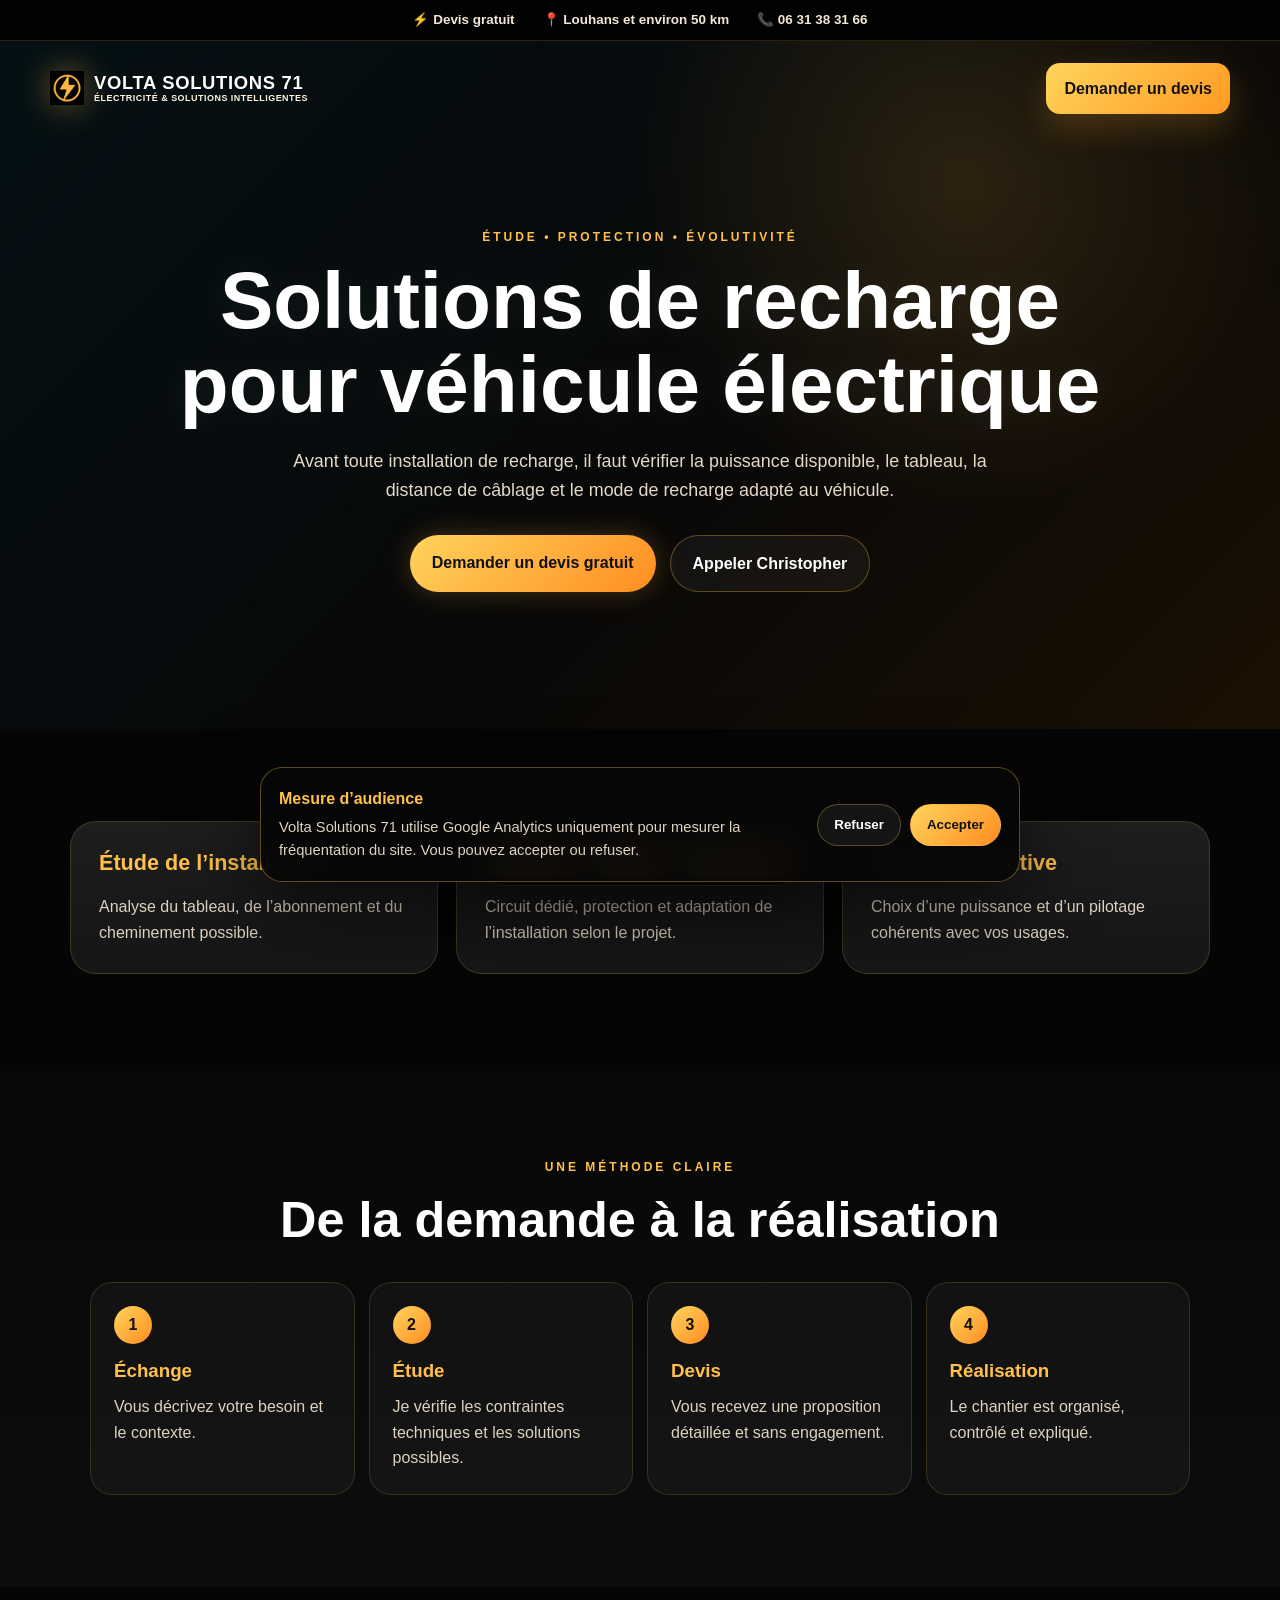
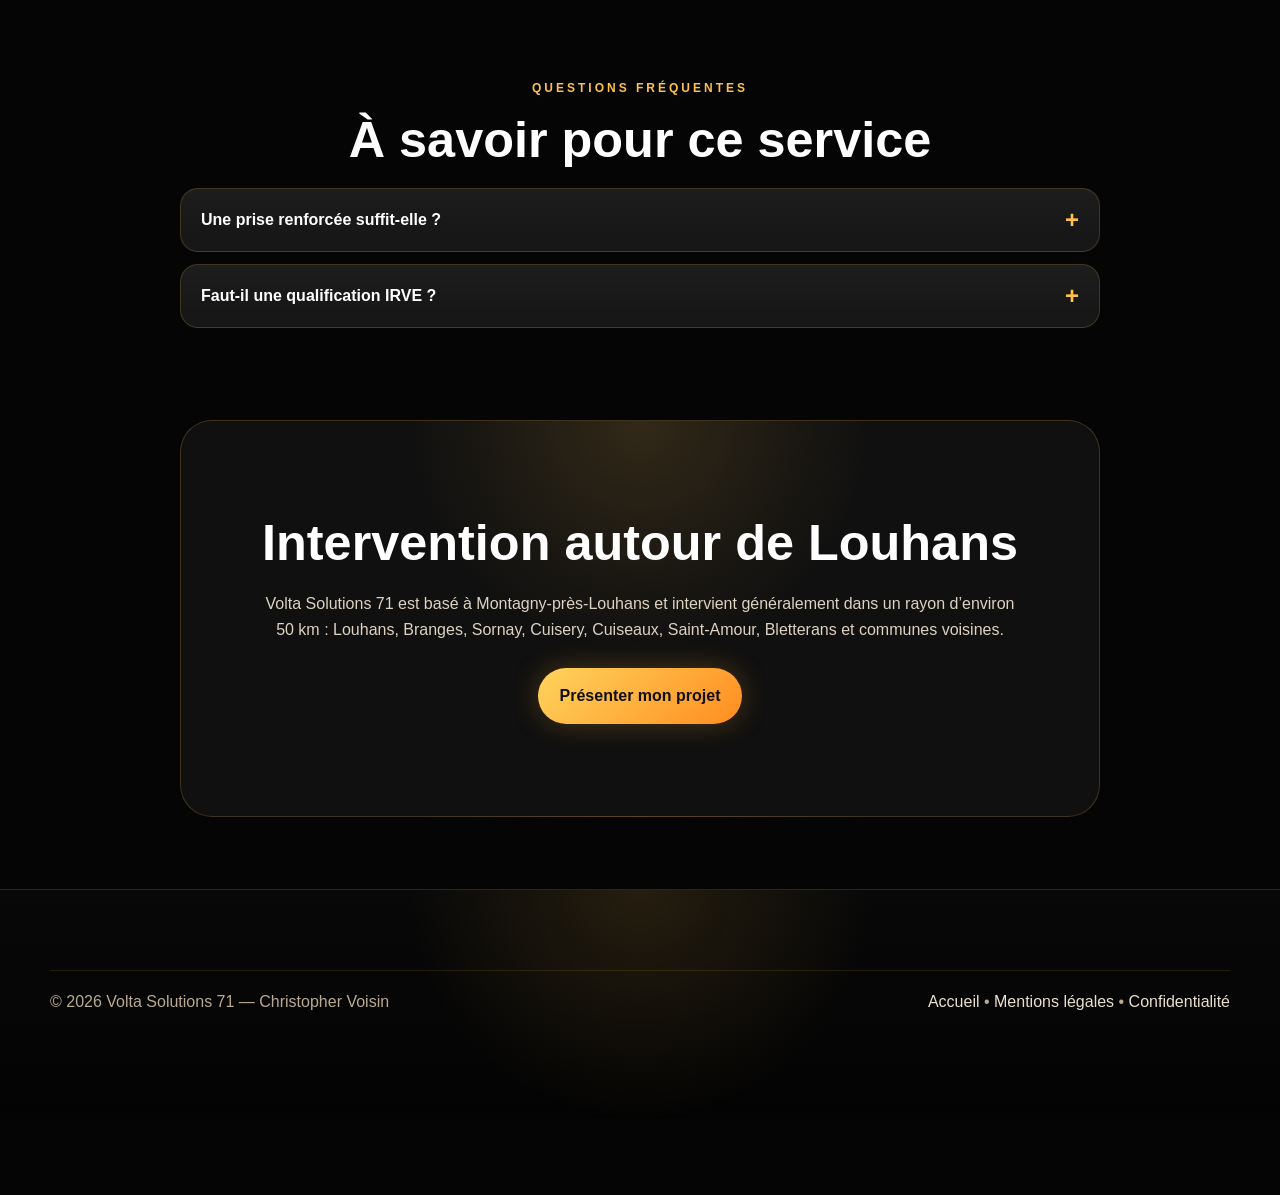
==== commit 7a32e048: "V5.5" ====
--- a/borne-recharge-louhans.html
+++ b/borne-recharge-louhans.html
@@ -9,15 +9,15 @@
   <script>gtag('js', new Date()); gtag('config', 'G-HGPQYC1PJX', {'anonymize_ip': true});</script>
 
 <script type="application/ld+json">{"@context": "https://schema.org", "@graph": [{"@type": "Service", "name": "Solutions de recharge pour véhicule électrique", "serviceType": "Solutions de recharge pour véhicule électrique", "provider": {"@id": "https://voltasolutions71.fr/#business"}, "areaServed": "Louhans et communes environnantes", "url": "https://voltasolutions71.fr/borne-recharge-louhans.html"}, {"@type": "BreadcrumbList", "itemListElement": [{"@type": "ListItem", "position": 1, "name": "Accueil", "item": "https://voltasolutions71.fr/"}, {"@type": "ListItem", "position": 2, "name": "Solutions de recharge pour véhicule électrique", "item": "https://voltasolutions71.fr/borne-recharge-louhans.html"}]}]}</script><script type="application/ld+json">{"@context": "https://schema.org", "@type": "FAQPage", "mainEntity": [{"@type": "Question", "name": "Une prise renforcée suffit-elle ?", "acceptedAnswer": {"@type": "Answer", "text": "Cela dépend du véhicule, du kilométrage quotidien et du temps de recharge disponible."}}, {"@type": "Question", "name": "Faut-il une qualification IRVE ?", "acceptedAnswer": {"@type": "Answer", "text": "Selon la puissance et le type d’équipement, la réglementation peut imposer l’intervention d’un professionnel qualifié IRVE. Le projet est étudié dans ce cadre avant engagement."}}]}</script></head>
-<body><div class="top-trust-strip"><span>⚡ Devis gratuit</span><span>📍 Louhans et environ 50 km</span><span>📞 06 20 44 93 87</span></div>
-<header class="service-hero"><nav class="service-nav"><a href="index.html" class="brand-link brand-human"><img src="favicon.png" alt="" class="nav-logo"><span><strong>Volta Solutions 71</strong><small>Électricité & solutions intelligentes</small></span></a><a href="index.html#devis" class="nav-phone">Demander un devis</a></nav><div class="service-hero-content"><p class="section-kicker">Étude • Protection • Évolutivité</p><h1>Solutions de recharge pour véhicule électrique</h1><p>Avant toute installation de recharge, il faut vérifier la puissance disponible, le tableau, la distance de câblage et le mode de recharge adapté au véhicule.</p><div class="hero-buttons"><a href="index.html#devis" class="btn primary">Demander un devis gratuit</a><a href="tel:0620449387" class="btn secondary">Appeler Christopher</a></div></div></header>
+<body><div class="top-trust-strip"><span>⚡ Devis gratuit</span><span>📍 Louhans et environ 50 km</span><span>📞 06 31 38 31 66</span></div>
+<header class="service-hero"><nav class="service-nav"><a href="index.html" class="brand-link brand-human"><img src="favicon.png" alt="" class="nav-logo"><span><strong>Volta Solutions 71</strong><small>Électricité & solutions intelligentes</small></span></a><a href="index.html#devis" class="nav-phone">Demander un devis</a></nav><div class="service-hero-content"><p class="section-kicker">Étude • Protection • Évolutivité</p><h1>Solutions de recharge pour véhicule électrique</h1><p>Avant toute installation de recharge, il faut vérifier la puissance disponible, le tableau, la distance de câblage et le mode de recharge adapté au véhicule.</p><div class="hero-buttons"><a href="index.html#devis" class="btn primary">Demander un devis gratuit</a><a href="tel:0631383166" class="btn secondary">Appeler Christopher</a></div></div></header>
 <main><section class="section service-detail-section"><div class="service-detail-grid"><article class="service-detail-card"><h2>Étude de l’installation</h2><p>Analyse du tableau, de l’abonnement et du cheminement possible.</p></article><article class="service-detail-card"><h2>Préparation électrique</h2><p>Circuit dédié, protection et adaptation de l’installation selon le projet.</p></article><article class="service-detail-card"><h2>Solution évolutive</h2><p>Choix d’une puissance et d’un pilotage cohérents avec vos usages.</p></article></div></section>
 <section class="section service-process"><p class="section-kicker">Une méthode claire</p><h2>De la demande à la réalisation</h2><div class="service-steps"><article><strong>1</strong><h3>Échange</h3><p>Vous décrivez votre besoin et le contexte.</p></article><article><strong>2</strong><h3>Étude</h3><p>Je vérifie les contraintes techniques et les solutions possibles.</p></article><article><strong>3</strong><h3>Devis</h3><p>Vous recevez une proposition détaillée et sans engagement.</p></article><article><strong>4</strong><h3>Réalisation</h3><p>Le chantier est organisé, contrôlé et expliqué.</p></article></div></section>
 <section class="section faq-section"><p class="section-kicker">Questions fréquentes</p><h2>À savoir pour ce service</h2><div class="faq-grid"><details class="faq-item"><summary>Une prise renforcée suffit-elle ?</summary><p>Cela dépend du véhicule, du kilométrage quotidien et du temps de recharge disponible.</p></details><details class="faq-item"><summary>Faut-il une qualification IRVE ?</summary><p>Selon la puissance et le type d’équipement, la réglementation peut imposer l’intervention d’un professionnel qualifié IRVE. Le projet est étudié dans ce cadre avant engagement.</p></details></div></section>
 <section class="section service-local"><h2>Intervention autour de Louhans</h2><p>Volta Solutions 71 est basé à Montagny-près-Louhans et intervient généralement dans un rayon d’environ 50 km : Louhans, Branges, Sornay, Cuisery, Cuiseaux, Saint-Amour, Bletterans et communes voisines.</p><a href="index.html#devis" class="btn primary">Présenter mon projet</a></section></main>
 <footer class="footer-premium"><div class="footer-bottom"><p>© 2026 Volta Solutions 71 — Christopher Voisin</p><div><a href="index.html">Accueil</a> • <a href="mentions-legales.html">Mentions légales</a> • <a href="politique-confidentialite.html">Confidentialité</a></div></div></footer>
-<div class="floating-actions"><a href="tel:0620449387">📞 Appeler</a><a href="index.html#devis">📝 Devis</a><a href="index.html#services">⚡ Services</a></div>
+<div class="floating-actions"><a href="tel:0631383166">📞 Appeler</a><a href="index.html#devis">📝 Devis</a><a href="https://wa.me/33631383166" target="_blank" rel="noopener">💬 WhatsApp</a></div>
 <div id="cookieConsent" class="cookie-consent" hidden><div><strong>Mesure d’audience</strong><p>Volta Solutions 71 utilise Google Analytics uniquement pour mesurer la fréquentation du site. Vous pouvez accepter ou refuser.</p></div><div class="cookie-actions"><button type="button" id="cookieReject">Refuser</button><button type="button" id="cookieAccept">Accepter</button></div></div>
 <script>(function(){const b=document.getElementById('cookieConsent'),a=document.getElementById('cookieAccept'),r=document.getElementById('cookieReject'),s=localStorage.getItem('voltaAnalyticsConsent');function c(v){const g=v==='granted';gtag('consent','update',{analytics_storage:g?'granted':'denied',ad_storage:'denied',ad_user_data:'denied',ad_personalization:'denied'});localStorage.setItem('voltaAnalyticsConsent',g?'granted':'denied');if(b)b.hidden=true;}if(s==='granted'||s==='denied')c(s);else if(b)b.hidden=false;if(a)a.addEventListener('click',()=>c('granted'));if(r)r.addEventListener('click',()=>c('denied'));})();</script>
 
-<script>document.addEventListener('click',function(e){const a=e.target.closest('a');if(!a||typeof gtag!=='function')return;const h=a.getAttribute('href')||'';if(h.startsWith('tel:'))gtag('event','click_phone',{event_category:'contact'});if(h.includes('#devis'))gtag('event','click_quote',{event_category:'contact'});});</script></body></html>+<script>document.addEventListener('click',function(e){const a=e.target.closest('a');if(!a||typeof gtag!=='function')return;const h=a.getAttribute('href')||'';if(h.startsWith('tel:'))gtag('event','click_phone',{event_category:'contact'});if(h.includes('wa.me/'))gtag('event','click_whatsapp',{event_category:'contact'});if(h.includes('#devis'))gtag('event','click_quote',{event_category:'contact'});});</script></body></html>
--- a/style.css
+++ b/style.css
@@ -2006,3 +2006,692 @@
 .faq-section{max-width:1180px}.faq-grid{max-width:920px;margin:0 auto;display:grid;gap:12px;text-align:left}.faq-item{border:1px solid rgba(255,191,69,.18);border-radius:18px;background:linear-gradient(180deg,rgba(255,255,255,.055),rgba(255,255,255,.025)),#101010;overflow:hidden}.faq-item summary{cursor:pointer;list-style:none;padding:18px 54px 18px 20px;color:#fff;font-weight:900;position:relative}.faq-item summary::-webkit-details-marker{display:none}.faq-item summary::after{content:'+';position:absolute;right:20px;top:50%;transform:translateY(-50%);color:#ffc14a;font-size:1.5rem}.faq-item[open] summary::after{content:'–'}.faq-item p{padding:0 20px 19px;color:#ded2c0}.faq-cta{margin-top:26px}
 .service-hero{min-height:68vh;padding:0 20px;background:radial-gradient(circle at 75% 20%,rgba(255,190,68,.14),transparent 30%),linear-gradient(135deg,#041014,#080808 55%,#1b1003)}.service-nav{max-width:1180px;margin:auto;padding:22px 0;display:flex;justify-content:space-between;align-items:center;gap:18px}.service-hero-content{max-width:980px;margin:auto;padding:92px 0 105px;text-align:center}.service-hero-content h1{font-size:clamp(2.7rem,7vw,5rem);margin-bottom:20px}.service-hero-content>p:not(.section-kicker){max-width:760px;margin:0 auto 30px;color:#e4d8c6;font-size:1.12rem}.service-detail-grid{display:grid;grid-template-columns:repeat(3,minmax(0,1fr));gap:18px}.service-detail-card{padding:28px;text-align:left;border-radius:26px;border:1px solid rgba(255,191,69,.18);background:linear-gradient(180deg,rgba(255,255,255,.06),rgba(255,255,255,.025)),#101010}.service-detail-card h2{font-size:1.35rem;color:#ffc14a}.service-detail-card p{color:#ded2c0}.service-process{max-width:none;background:linear-gradient(180deg,#070707,#0d0d0d)}.service-steps{max-width:1100px;margin:32px auto 0;display:grid;grid-template-columns:repeat(4,minmax(0,1fr));gap:14px}.service-steps article{padding:23px;text-align:left;border-radius:22px;border:1px solid rgba(255,191,69,.16);background:rgba(255,255,255,.035)}.service-steps strong{display:grid;place-items:center;width:38px;height:38px;border-radius:50%;background:linear-gradient(135deg,#ffd45c,#ff8d21);color:#111;margin-bottom:12px}.service-steps h3{color:#ffc14a;margin-bottom:8px}.service-steps p{color:#ded2c0}.service-local{max-width:920px;border:1px solid rgba(255,191,69,.2);border-radius:32px;margin-bottom:72px;background:radial-gradient(circle at top,rgba(255,191,69,.14),transparent 38%),#101010}.service-local p{color:#ded2c0;max-width:760px;margin:0 auto 26px}
 @media(max-width:850px){.top-trust-strip{gap:10px;font-size:.75rem}.local-seo-grid,.service-detail-grid,.service-steps{grid-template-columns:1fr}.service-nav .brand-human small{display:none}.service-hero-content{padding:65px 0 82px}.service-nav .nav-phone{font-size:.78rem}.local-seo-grid>div{padding:20px}}
+
+
+/* ==========================================================
+   V5.1 - Correctifs affichage, ancres et FAQ
+   ========================================================== */
+html {
+  scroll-padding-top: 24px;
+}
+
+section[id],
+header[id] {
+  scroll-margin-top: 24px;
+}
+
+.faq-section {
+  scroll-margin-top: 34px;
+}
+
+.faq-item:not([open]) > :not(summary) {
+  display: none !important;
+}
+
+.faq-item[open] > p {
+  display: block !important;
+}
+
+.faq-item summary:focus-visible {
+  outline: 3px solid rgba(255, 193, 74, .72);
+  outline-offset: -3px;
+  border-radius: 16px;
+}
+
+@media (max-width: 700px) {
+  html { scroll-padding-top: 16px; }
+  section[id], header[id], .faq-section { scroll-margin-top: 16px; }
+}
+
+/* ==========================================================
+   V5.2 - Mobile Premium
+   Optimisations limitées aux téléphones : le rendu ordinateur
+   et tablette large reste strictement inchangé.
+   ========================================================== */
+@media (max-width: 700px) {
+  html { scroll-padding-top: 8px; }
+  body { padding-bottom: 66px; }
+
+  /* Bandeau et navigation plus discrets */
+  .top-trust-strip {
+    gap: 6px 14px !important;
+    padding: 7px 10px !important;
+    font-size: .68rem !important;
+    line-height: 1.25 !important;
+  }
+  .top-trust-strip span:nth-child(3) { display: none; }
+  .navbar-human { padding: 12px 14px !important; }
+  .brand-human { min-width: 0 !important; }
+  .brand-human strong { font-size: .88rem !important; }
+  .nav-logo { width: 29px !important; height: 29px !important; }
+
+  /* Rythme vertical général : moins de vide, sans tasser le texte */
+  .section {
+    padding: 46px 14px !important;
+  }
+  .section-kicker {
+    margin-bottom: 8px !important;
+    letter-spacing: 2.2px !important;
+    font-size: .66rem !important;
+  }
+  .section h2 {
+    font-size: clamp(1.72rem, 8.7vw, 2.18rem) !important;
+    line-height: 1.08 !important;
+    margin-bottom: 13px !important;
+  }
+  .section-text {
+    margin-bottom: 24px !important;
+    font-size: .94rem !important;
+    line-height: 1.55 !important;
+  }
+
+  /* Accueil plus court : informations essentielles immédiatement visibles */
+  .hero-human-grid {
+    padding: 28px 15px 22px !important;
+    gap: 22px !important;
+  }
+  .hero-title {
+    font-size: clamp(2.7rem, 14vw, 3.55rem) !important;
+    line-height: .92 !important;
+    letter-spacing: -1.5px !important;
+  }
+  .hero-signature { margin-bottom: 16px !important; font-size: 1.02rem !important; }
+  .hero-intro { margin-bottom: 18px !important; font-size: .96rem !important; }
+  .hero-points {
+    grid-template-columns: repeat(2, minmax(0, 1fr)) !important;
+    gap: 10px !important;
+    margin-bottom: 17px !important;
+  }
+  .hero-points article {
+    grid-template-columns: 30px 1fr !important;
+    gap: 7px !important;
+    align-items: center !important;
+    padding: 10px !important;
+    border: 1px solid rgba(255,191,69,.13) !important;
+    border-radius: 15px !important;
+    background: rgba(255,255,255,.025) !important;
+  }
+  .hero-points article > span {
+    width: 27px !important;
+    height: 27px !important;
+    font-size: .75rem !important;
+  }
+  .hero-points h3 { font-size: .79rem !important; line-height: 1.18 !important; margin: 0 !important; }
+  .hero-points p { display: none !important; }
+  .hero-handwritten { font-size: 1.02rem !important; margin-bottom: 1px !important; }
+  .hero-name { margin-bottom: 15px !important; font-size: .88rem !important; }
+  .hero-buttons-human { gap: 9px !important; }
+  .hero-buttons-human .btn {
+    padding: 12px 15px !important;
+    font-size: .82rem !important;
+  }
+  .hero-human-visual picture,
+  .hero-human-visual img { width: min(320px, 92vw) !important; }
+  .hero-stats { margin-top: -4px !important; grid-template-columns: repeat(3, 1fr) !important; }
+  .hero-stats div { min-height: 67px !important; padding: 8px 5px !important; }
+  .hero-stats div + div { border-top: 0 !important; border-left: 1px solid rgba(255,193,74,.38) !important; }
+  .hero-stats span { font-size: 1.05rem !important; }
+  .hero-stats strong { font-size: .72rem !important; }
+  .hero-stats small { font-size: .61rem !important; }
+
+  /* Engagement : carrousel tactile au lieu de cinq grandes cartes empilées */
+  .engagement-services {
+    display: flex !important;
+    grid-template-columns: none !important;
+    gap: 12px !important;
+    overflow-x: auto !important;
+    overscroll-behavior-inline: contain !important;
+    scroll-snap-type: x mandatory !important;
+    scrollbar-width: none !important;
+    margin: 20px -14px 0 !important;
+    padding: 2px 14px 14px !important;
+  }
+  .engagement-services::-webkit-scrollbar { display: none; }
+  .engagement-services .why-card {
+    flex: 0 0 min(76vw, 270px) !important;
+    min-height: 185px !important;
+    padding: 20px 17px !important;
+    scroll-snap-align: center !important;
+  }
+  .engagement-services .why-card span { font-size: 2rem !important; }
+  .engagement-services .why-card h3 { margin: 9px 0 6px !important; }
+  .engagement-promise {
+    margin: 12px auto 22px !important;
+    padding: 13px 15px !important;
+    gap: 7px !important;
+    font-size: .86rem !important;
+  }
+  .engagement-promise em { font-size: 1rem !important; }
+  .engagement-photo-card { display: none !important; }
+  .engagement-human-row {
+    display: grid !important;
+    grid-template-columns: 1fr !important;
+    gap: 9px !important;
+    margin-bottom: 18px !important;
+  }
+  .engagement-value {
+    grid-template-columns: 38px 1fr !important;
+    gap: 11px !important;
+    padding: 14px !important;
+    border-radius: 17px !important;
+  }
+  .engagement-value > span { width: 38px !important; height: 38px !important; font-size: 1rem !important; }
+  .engagement-value h3 { margin-bottom: 3px !important; font-size: 1rem !important; }
+  .engagement-value p { font-size: .84rem !important; line-height: 1.4 !important; }
+  .engagement-cta { padding: 15px !important; gap: 9px !important; border-radius: 18px !important; }
+  .engagement-call-icon { width: 44px !important; height: 44px !important; }
+  .engagement-cta-title { font-size: 1rem !important; }
+  .engagement-cta p { font-size: .86rem !important; }
+  .engagement-signature { font-size: .88rem !important; }
+  .engagement-signature em { font-size: 1.2rem !important; }
+
+  /* Services : véritable carrousel horizontal mobile */
+  #services .cards {
+    display: flex !important;
+    grid-template-columns: none !important;
+    gap: 12px !important;
+    overflow-x: auto !important;
+    overscroll-behavior-inline: contain !important;
+    scroll-snap-type: x mandatory !important;
+    scrollbar-width: none !important;
+    margin: 0 -14px !important;
+    padding: 3px 14px 17px !important;
+  }
+  #services .cards::-webkit-scrollbar { display: none; }
+  #services .card {
+    flex: 0 0 min(82vw, 295px) !important;
+    min-height: 218px !important;
+    padding: 20px !important;
+    border-radius: 20px !important;
+    scroll-snap-align: center !important;
+  }
+  #services .card > span { font-size: 1.8rem !important; }
+  #services .card h3 { margin: 10px 0 7px !important; }
+  #services .card p { font-size: .9rem !important; }
+  .card-link { margin-top: 11px !important; font-size: .86rem !important; }
+
+  /* Méthode et engagements en glissement horizontal */
+  .method-section .method-highlights {
+    display: flex !important;
+    overflow-x: auto !important;
+    gap: 8px !important;
+    margin: 20px -14px 20px !important;
+    padding: 0 14px 8px !important;
+    scrollbar-width: none !important;
+  }
+  .method-section .method-highlights::-webkit-scrollbar { display: none; }
+  .method-section .method-highlights div {
+    flex: 0 0 auto !important;
+    padding: 10px 13px !important;
+    font-size: .78rem !important;
+  }
+  .method-section .timeline {
+    display: flex !important;
+    grid-template-columns: none !important;
+    gap: 11px !important;
+    overflow-x: auto !important;
+    scroll-snap-type: x mandatory !important;
+    scrollbar-width: none !important;
+    margin: 0 -14px !important;
+    padding: 2px 14px 14px !important;
+  }
+  .method-section .timeline::-webkit-scrollbar { display: none; }
+  .method-section .timeline-step {
+    flex: 0 0 min(76vw, 270px) !important;
+    min-height: 175px !important;
+    padding: 18px !important;
+    scroll-snap-align: center !important;
+  }
+
+  /* Zones, référencement local et avis plus compacts */
+  .zone-card { padding: 14px !important; gap: 12px !important; border-radius: 21px !important; }
+  .zone-map { min-height: 190px !important; }
+  .zone-list { gap: 8px !important; }
+  .zone-list div { padding: 11px 12px !important; font-size: .84rem !important; }
+  .local-seo-grid > div { padding: 16px !important; border-radius: 18px !important; }
+  .local-seo-grid p { font-size: .9rem !important; }
+  .local-links a { padding: 11px 12px !important; }
+  .review-grid-premium {
+    display: flex !important;
+    grid-template-columns: none !important;
+    gap: 11px !important;
+    overflow-x: auto !important;
+    scroll-snap-type: x mandatory !important;
+    scrollbar-width: none !important;
+    margin: 0 -14px !important;
+    padding: 3px 14px 14px !important;
+  }
+  .review-grid-premium::-webkit-scrollbar { display: none; }
+  .review-grid-premium .review {
+    flex: 0 0 min(78vw, 280px) !important;
+    padding: 19px !important;
+    scroll-snap-align: center !important;
+  }
+
+  /* Réalisations : conserver la photo vedette, galerie tactile compacte */
+  .featured-realisation { margin: 25px auto 30px !important; padding: 12px !important; gap: 13px !important; border-radius: 21px !important; }
+  .featured-image { min-height: 210px !important; }
+  .featured-text { padding: 4px !important; }
+  .featured-points { gap: 6px !important; }
+  .featured-points span { padding: 7px 9px !important; font-size: .74rem !important; }
+  .before-after-title, .gallery-subtitle { margin: 22px auto 12px !important; font-size: 1.12rem !important; }
+  .before-after-clean { gap: 11px !important; margin-bottom: 26px !important; }
+  .before-after-item { padding: 10px !important; border-radius: 18px !important; }
+  .before-after-item img { max-height: 205px !important; }
+  .premium-filter-grid,
+  .real-grid-clean {
+    display: flex !important;
+    grid-template-columns: none !important;
+    gap: 12px !important;
+    overflow-x: auto !important;
+    scroll-snap-type: x mandatory !important;
+    scrollbar-width: none !important;
+    margin: 0 -14px !important;
+    padding: 2px 14px 16px !important;
+  }
+  .premium-filter-grid::-webkit-scrollbar,
+  .real-grid-clean::-webkit-scrollbar { display: none; }
+  .premium-filter-grid .real-card,
+  .real-grid-clean .real-card {
+    flex: 0 0 min(82vw, 295px) !important;
+    scroll-snap-align: center !important;
+  }
+
+  /* FAQ fermée et lisible, sans grands blocs */
+  .faq-grid { gap: 8px !important; }
+  .faq-item { border-radius: 15px !important; }
+  .faq-item summary {
+    padding: 14px 43px 14px 14px !important;
+    font-size: .9rem !important;
+    line-height: 1.35 !important;
+  }
+  .faq-item summary::after { right: 14px !important; }
+  .faq-item p { padding: 0 14px 14px !important; font-size: .86rem !important; }
+  .faq-cta { margin-top: 18px !important; }
+
+  /* Formulaire : même confort tactile avec nettement moins de hauteur */
+  .devis-smart {
+    margin-bottom: 36px !important;
+    border-radius: 24px !important;
+    padding-left: 10px !important;
+    padding-right: 10px !important;
+  }
+  .quote-form { gap: 12px !important; }
+  .form-block {
+    padding: 15px !important;
+    border-radius: 19px !important;
+  }
+  .form-block h3 { margin-bottom: 11px !important; font-size: 1.05rem !important; }
+  .project-grid { gap: 7px !important; }
+  .project-grid label {
+    min-height: 44px !important;
+    padding: 10px !important;
+    border-radius: 13px !important;
+    font-size: .82rem !important;
+  }
+  .project-grid input[type="checkbox"] { width: 17px !important; height: 17px !important; }
+  .form-grid { gap: 10px !important; }
+  .form-grid label, .textarea-label, .file-label { gap: 5px !important; font-size: .85rem !important; }
+  .quote-form input[type="text"],
+  .quote-form input[type="tel"],
+  .quote-form input[type="email"],
+  .quote-form textarea,
+  .quote-form input[type="file"] {
+    min-height: 44px !important;
+    padding: 11px 12px !important;
+    border-radius: 13px !important;
+    font-size: .9rem !important;
+  }
+  .quote-form textarea { min-height: 118px !important; }
+  .file-label small, .photo-note { font-size: .72rem !important; line-height: 1.4 !important; }
+  .photo-note { padding: 9px !important; }
+  .quote-submit { width: 100% !important; padding: 13px 14px !important; }
+  .quote-reassurance, .direct-contact p { font-size: .8rem !important; }
+
+  /* Barre fixe mobile plus fine et moins envahissante */
+  .floating-actions {
+    bottom: 7px !important;
+    width: calc(100% - 14px) !important;
+    max-width: 410px !important;
+    gap: 5px !important;
+    padding: 5px !important;
+    border-radius: 17px !important;
+  }
+  .floating-actions a {
+    padding: 8px 4px !important;
+    font-size: .68rem !important;
+  }
+  .back-to-top {
+    right: 10px !important;
+    bottom: 61px !important;
+    width: 38px !important;
+    height: 38px !important;
+    font-size: 1rem !important;
+  }
+
+  /* Pages de services également optimisées sur téléphone */
+  .service-hero { padding: 0 14px !important; }
+  .service-nav { padding: 12px 0 !important; }
+  .service-hero-content { padding: 42px 0 55px !important; }
+  .service-hero-content h1 { font-size: clamp(2rem, 10vw, 2.7rem) !important; }
+  .service-hero-content > p { font-size: .95rem !important; }
+  .service-detail-grid,
+  .service-steps {
+    display: flex !important;
+    grid-template-columns: none !important;
+    overflow-x: auto !important;
+    gap: 11px !important;
+    scroll-snap-type: x mandatory !important;
+    scrollbar-width: none !important;
+    margin: 0 -14px !important;
+    padding: 2px 14px 14px !important;
+  }
+  .service-detail-grid::-webkit-scrollbar,
+  .service-steps::-webkit-scrollbar { display: none; }
+  .service-detail-card,
+  .service-steps article {
+    flex: 0 0 min(80vw, 285px) !important;
+    scroll-snap-align: center !important;
+  }
+
+  /* Pages légales */
+  .legal-page { padding: 26px 12px 90px !important; }
+  .legal-card { padding: 20px 16px !important; border-radius: 20px !important; }
+}
+
+@media (max-width: 380px) {
+  .hero-points { grid-template-columns: 1fr !important; }
+  .hero-points article:nth-child(n+3) { display: none !important; }
+  .hero-title { font-size: 2.55rem !important; }
+  #services .card,
+  .engagement-services .why-card,
+  .method-section .timeline-step,
+  .review-grid-premium .review,
+  .premium-filter-grid .real-card,
+  .real-grid-clean .real-card { flex-basis: 88vw !important; }
+}
+
+/* ==========================================================
+   V5.3 - Finitions Mobile : aucun texte coupé
+   Correctifs limités aux téléphones. Le rendu ordinateur reste inchangé.
+   ========================================================== */
+@media (max-width: 700px) {
+  html,
+  body {
+    max-width: 100%;
+    overflow-x: hidden;
+  }
+
+  .hero-human,
+  .hero-human-grid,
+  .hero-human-text,
+  .hero-human-visual,
+  .hero-points,
+  .hero-points article,
+  .hero-points article > div {
+    width: 100%;
+    max-width: 100%;
+    min-width: 0;
+  }
+
+  /* Le nom peut revenir proprement à la ligne sur les petits écrans. */
+  .hero-title {
+    max-width: 100%;
+    font-size: clamp(2.35rem, 11.5vw, 3.05rem) !important;
+    line-height: .96 !important;
+    letter-spacing: -1.1px !important;
+    overflow-wrap: normal;
+    word-break: normal;
+    text-wrap: balance;
+  }
+
+  .hero-intro,
+  .hero-handwritten,
+  .hero-name,
+  .hero-points h3,
+  .hero-points p {
+    max-width: 100%;
+    overflow-wrap: anywhere;
+  }
+
+  /* Cartes de présentation : texte intégral, sans dépasser. */
+  .hero-points {
+    grid-template-columns: repeat(2, minmax(0, 1fr)) !important;
+  }
+  .hero-points article {
+    padding: 9px 8px !important;
+  }
+  .hero-points h3 {
+    font-size: clamp(.69rem, 2.55vw, .78rem) !important;
+    line-height: 1.22 !important;
+  }
+
+  /* La photo et les statistiques sont empilées, jamais côte à côte. */
+  .hero-human-visual {
+    display: flex !important;
+    flex-direction: column !important;
+    align-items: center !important;
+    justify-content: flex-start !important;
+    overflow: hidden !important;
+  }
+  .hero-human-visual picture {
+    flex: 0 0 auto !important;
+    width: min(100%, 390px) !important;
+    max-width: 100% !important;
+  }
+  .hero-human-visual img {
+    width: 100% !important;
+    max-width: 100% !important;
+    height: auto !important;
+  }
+  .hero-stats {
+    position: relative !important;
+    left: auto !important;
+    right: auto !important;
+    bottom: auto !important;
+    transform: none !important;
+    flex: 0 0 auto !important;
+    width: 100% !important;
+    max-width: 390px !important;
+    margin: 10px auto 0 !important;
+    overflow: hidden !important;
+  }
+  .hero-stats div {
+    min-width: 0 !important;
+  }
+  .hero-stats strong,
+  .hero-stats small {
+    max-width: 100%;
+    overflow-wrap: anywhere;
+  }
+
+  /* Boutons sans débordement, même sur un téléphone étroit. */
+  .hero-buttons-human {
+    display: grid !important;
+    grid-template-columns: minmax(0, 1.15fr) minmax(0, .95fr) !important;
+    width: 100%;
+  }
+  .hero-buttons-human .btn {
+    width: 100%;
+    min-width: 0;
+    padding-inline: 10px !important;
+    text-align: center;
+    white-space: normal;
+    line-height: 1.25;
+  }
+
+  /* Chaque élément de carrousel garde une largeur maîtrisée. */
+  #services .card,
+  .engagement-services .why-card,
+  .method-section .timeline-step,
+  .review-grid-premium .review,
+  .premium-filter-grid .real-card,
+  .real-grid-clean .real-card,
+  .service-detail-card,
+  .service-steps article {
+    min-width: 0 !important;
+    max-width: calc(100vw - 42px) !important;
+  }
+
+  /* Barre basse légèrement affinée et texte toujours visible. */
+  .floating-actions {
+    min-width: 0 !important;
+  }
+  .floating-actions a {
+    min-width: 0 !important;
+    white-space: nowrap !important;
+    overflow: visible !important;
+    text-overflow: clip !important;
+  }
+}
+
+@media (max-width: 400px) {
+  .hero-title {
+    font-size: clamp(2.25rem, 12vw, 2.72rem) !important;
+  }
+  .hero-points {
+    grid-template-columns: 1fr !important;
+  }
+  .hero-points article:nth-child(n+3) {
+    display: grid !important;
+  }
+  .hero-buttons-human {
+    grid-template-columns: 1fr !important;
+  }
+  .hero-stats strong { font-size: .68rem !important; }
+  .hero-stats small { font-size: .57rem !important; }
+}
+
+
+/* ==========================================================
+   V5.4 - Correctif mobile anti-débordement définitif
+   La zone d'accueil reste strictement dans la largeur du téléphone.
+   ========================================================== */
+@media (max-width: 820px) {
+  html,
+  body {
+    width: 100% !important;
+    max-width: 100% !important;
+    overflow-x: clip !important;
+  }
+
+  .hero-human,
+  .hero-human-grid,
+  .hero-human-text,
+  .hero-human-visual {
+    width: 100% !important;
+    max-width: 100% !important;
+    min-width: 0 !important;
+    box-sizing: border-box !important;
+  }
+
+  .hero-human-grid {
+    display: grid !important;
+    grid-template-columns: minmax(0, 1fr) !important;
+    padding-left: 16px !important;
+    padding-right: 16px !important;
+    overflow: hidden !important;
+  }
+
+  .hero-human-text {
+    overflow: visible !important;
+  }
+
+  .hero-title {
+    display: block !important;
+    width: 100% !important;
+    max-width: 100% !important;
+    margin-right: 0 !important;
+    font-size: clamp(2.55rem, 12.2vw, 3.35rem) !important;
+    line-height: .94 !important;
+    letter-spacing: -1.2px !important;
+    white-space: normal !important;
+    overflow: visible !important;
+  }
+
+  .hero-title span {
+    display: block !important;
+    max-width: 100% !important;
+  }
+
+  .hero-intro,
+  .hero-signature,
+  .hero-handwritten,
+  .hero-name {
+    width: 100% !important;
+    max-width: 100% !important;
+    white-space: normal !important;
+    overflow-wrap: break-word !important;
+  }
+
+  .hero-points {
+    width: 100% !important;
+    max-width: 100% !important;
+    min-width: 0 !important;
+    display: grid !important;
+    grid-template-columns: repeat(2, minmax(0, 1fr)) !important;
+    margin-left: 0 !important;
+    margin-right: 0 !important;
+    overflow: visible !important;
+  }
+
+  .hero-points article {
+    width: auto !important;
+    max-width: 100% !important;
+    min-width: 0 !important;
+    overflow: hidden !important;
+  }
+
+  .hero-points article > div,
+  .hero-points h3 {
+    min-width: 0 !important;
+    max-width: 100% !important;
+    white-space: normal !important;
+    overflow-wrap: break-word !important;
+  }
+
+  .hero-human-visual {
+    display: block !important;
+    overflow: visible !important;
+  }
+
+  .hero-human-visual picture {
+    display: block !important;
+    width: min(100%, 390px) !important;
+    max-width: 100% !important;
+    margin: 0 auto !important;
+  }
+
+  .hero-human-visual img {
+    display: block !important;
+    width: 100% !important;
+    max-width: 100% !important;
+    height: auto !important;
+  }
+
+  .hero-stats {
+    position: static !important;
+    display: grid !important;
+    grid-template-columns: repeat(3, minmax(0, 1fr)) !important;
+    width: min(100%, 390px) !important;
+    max-width: 100% !important;
+    margin: 10px auto 0 !important;
+    transform: none !important;
+    overflow: hidden !important;
+  }
+
+  .hero-stats div {
+    width: auto !important;
+    min-width: 0 !important;
+  }
+}
+
+@media (max-width: 430px) {
+  .hero-title {
+    font-size: clamp(2.35rem, 12vw, 2.95rem) !important;
+  }
+
+  .hero-points {
+    grid-template-columns: 1fr !important;
+  }
+}
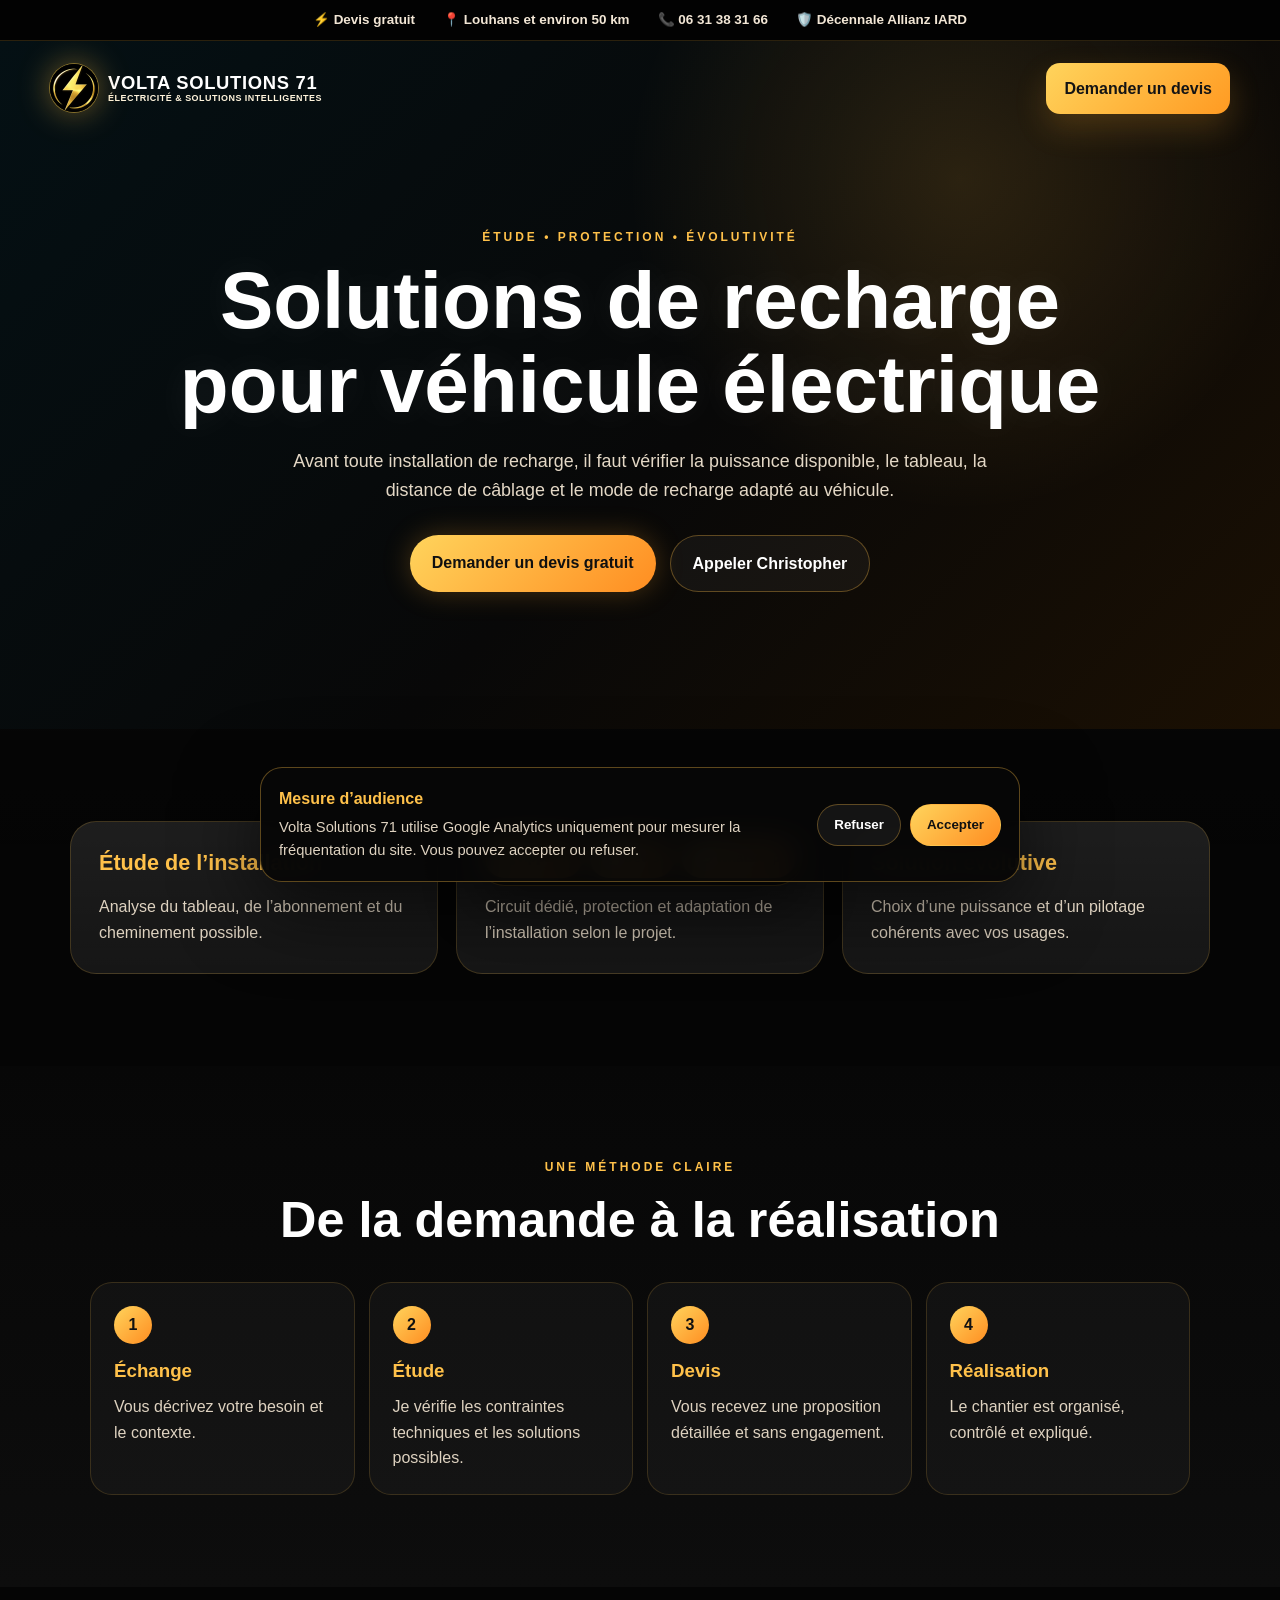
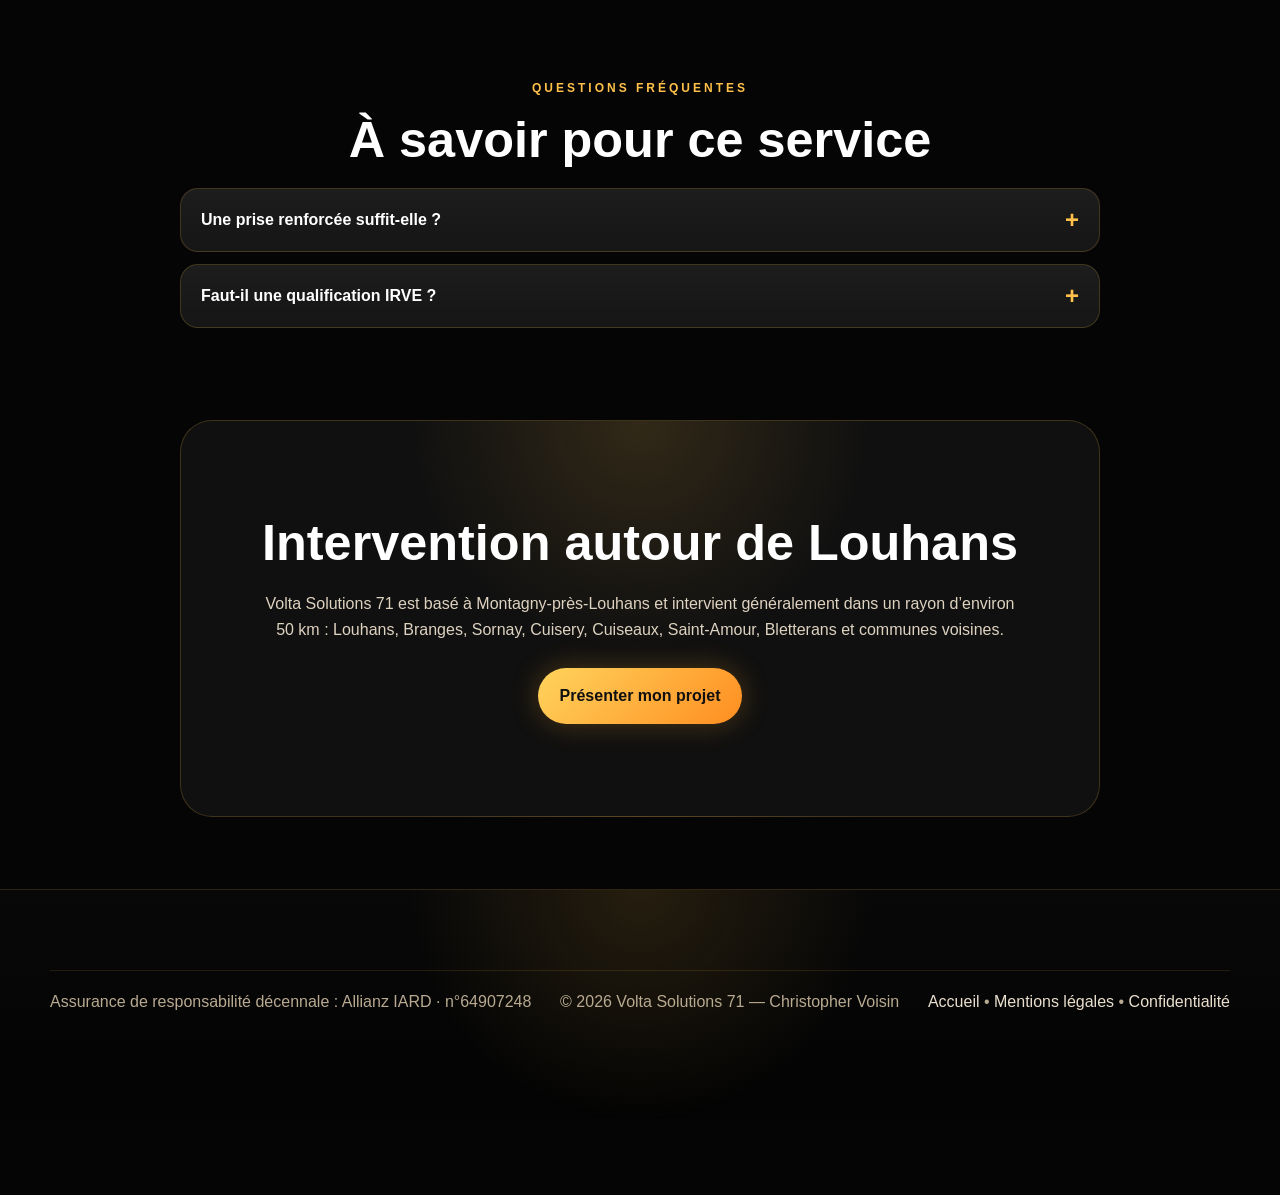
==== commit d2327874: "V5.6" ====
--- a/borne-recharge-louhans.html
+++ b/borne-recharge-louhans.html
@@ -1,23 +1,22 @@
-<!DOCTYPE html><html lang="fr"><head><meta charset="UTF-8"><meta name="viewport" content="width=device-width, initial-scale=1.0">
-<title>Borne de recharge près de Louhans | Volta Solutions 71</title><meta name="description" content="Étude de l’installation électrique, préparation et solution de recharge pour véhicule électrique autour de Louhans. Projet étudié selon puissance et conformité."><meta name="robots" content="index, follow"><link rel="canonical" href="https://voltasolutions71.fr/borne-recharge-louhans.html"><link rel="icon" type="image/png" href="favicon.png"><link rel="stylesheet" href="style.css">
-  <script>
+<!DOCTYPE html>
+<html lang="fr"><head><meta charset="utf-8"/><meta content="width=device-width, initial-scale=1.0" name="viewport"/>
+<title>Borne de recharge près de Louhans | Volta Solutions 71</title><meta content="Étude de l’installation électrique, préparation et solution de recharge pour véhicule électrique autour de Louhans. Projet étudié selon puissance et conformité." name="description"/><meta content="index, follow" name="robots"/><link href="https://voltasolutions71.fr/borne-recharge-louhans.html" rel="canonical"/><link href="favicon.png" rel="icon" type="image/png"/><link href="style.css" rel="stylesheet"/>
+<script>
     window.dataLayer = window.dataLayer || [];
     function gtag(){dataLayer.push(arguments);}
     gtag('consent', 'default', {analytics_storage:'denied',ad_storage:'denied',ad_user_data:'denied',ad_personalization:'denied',wait_for_update:500});
   </script>
-  <script async src="https://www.googletagmanager.com/gtag/js?id=G-HGPQYC1PJX"></script>
-  <script>gtag('js', new Date()); gtag('config', 'G-HGPQYC1PJX', {'anonymize_ip': true});</script>
-
-<script type="application/ld+json">{"@context": "https://schema.org", "@graph": [{"@type": "Service", "name": "Solutions de recharge pour véhicule électrique", "serviceType": "Solutions de recharge pour véhicule électrique", "provider": {"@id": "https://voltasolutions71.fr/#business"}, "areaServed": "Louhans et communes environnantes", "url": "https://voltasolutions71.fr/borne-recharge-louhans.html"}, {"@type": "BreadcrumbList", "itemListElement": [{"@type": "ListItem", "position": 1, "name": "Accueil", "item": "https://voltasolutions71.fr/"}, {"@type": "ListItem", "position": 2, "name": "Solutions de recharge pour véhicule électrique", "item": "https://voltasolutions71.fr/borne-recharge-louhans.html"}]}]}</script><script type="application/ld+json">{"@context": "https://schema.org", "@type": "FAQPage", "mainEntity": [{"@type": "Question", "name": "Une prise renforcée suffit-elle ?", "acceptedAnswer": {"@type": "Answer", "text": "Cela dépend du véhicule, du kilométrage quotidien et du temps de recharge disponible."}}, {"@type": "Question", "name": "Faut-il une qualification IRVE ?", "acceptedAnswer": {"@type": "Answer", "text": "Selon la puissance et le type d’équipement, la réglementation peut imposer l’intervention d’un professionnel qualifié IRVE. Le projet est étudié dans ce cadre avant engagement."}}]}</script></head>
-<body><div class="top-trust-strip"><span>⚡ Devis gratuit</span><span>📍 Louhans et environ 50 km</span><span>📞 06 31 38 31 66</span></div>
-<header class="service-hero"><nav class="service-nav"><a href="index.html" class="brand-link brand-human"><img src="favicon.png" alt="" class="nav-logo"><span><strong>Volta Solutions 71</strong><small>Électricité & solutions intelligentes</small></span></a><a href="index.html#devis" class="nav-phone">Demander un devis</a></nav><div class="service-hero-content"><p class="section-kicker">Étude • Protection • Évolutivité</p><h1>Solutions de recharge pour véhicule électrique</h1><p>Avant toute installation de recharge, il faut vérifier la puissance disponible, le tableau, la distance de câblage et le mode de recharge adapté au véhicule.</p><div class="hero-buttons"><a href="index.html#devis" class="btn primary">Demander un devis gratuit</a><a href="tel:0631383166" class="btn secondary">Appeler Christopher</a></div></div></header>
+<script async="" src="https://www.googletagmanager.com/gtag/js?id=G-HGPQYC1PJX"></script>
+<script>gtag('js', new Date()); gtag('config', 'G-HGPQYC1PJX', {'anonymize_ip': true});</script>
+<script type="application/ld+json">{"@context": "https://schema.org", "@graph": [{"@type": "Service", "name": "Solutions de recharge pour véhicule électrique", "serviceType": "Solutions de recharge pour véhicule électrique", "provider": {"@id": "https://voltasolutions71.fr/#business"}, "areaServed": "Louhans et communes environnantes", "url": "https://voltasolutions71.fr/borne-recharge-louhans.html"}, {"@type": "BreadcrumbList", "itemListElement": [{"@type": "ListItem", "position": 1, "name": "Accueil", "item": "https://voltasolutions71.fr/"}, {"@type": "ListItem", "position": 2, "name": "Solutions de recharge pour véhicule électrique", "item": "https://voltasolutions71.fr/borne-recharge-louhans.html"}]}]}</script><script type="application/ld+json">{"@context": "https://schema.org", "@type": "FAQPage", "mainEntity": [{"@type": "Question", "name": "Une prise renforcée suffit-elle ?", "acceptedAnswer": {"@type": "Answer", "text": "Cela dépend du véhicule, du kilométrage quotidien et du temps de recharge disponible."}}, {"@type": "Question", "name": "Faut-il une qualification IRVE ?", "acceptedAnswer": {"@type": "Answer", "text": "Selon la puissance et le type d’équipement, la réglementation peut imposer l’intervention d’un professionnel qualifié IRVE. Le projet est étudié dans ce cadre avant engagement."}}]}</script><link href="site-update-v56.css" rel="stylesheet"/><link href="apple-touch-icon.png" rel="apple-touch-icon"/></head>
+<body><div class="top-trust-strip"><span>⚡ Devis gratuit</span><span>📍 Louhans et environ 50 km</span><span>📞 06 31 38 31 66</span><span>🛡️ Décennale Allianz IARD</span></div>
+<header class="service-hero"><nav class="service-nav"><a class="brand-link brand-human" href="index.html"><img alt="" class="nav-logo" src="logo-volta-solutions-71.png"/><span><strong>Volta Solutions 71</strong><small>Électricité &amp; solutions intelligentes</small></span></a><a class="nav-phone" href="index.html#devis">Demander un devis</a></nav><div class="service-hero-content"><p class="section-kicker">Étude • Protection • Évolutivité</p><h1>Solutions de recharge pour véhicule électrique</h1><p>Avant toute installation de recharge, il faut vérifier la puissance disponible, le tableau, la distance de câblage et le mode de recharge adapté au véhicule.</p><div class="hero-buttons"><a class="btn primary" href="index.html#devis">Demander un devis gratuit</a><a class="btn secondary" href="tel:0631383166">Appeler Christopher</a></div></div></header>
 <main><section class="section service-detail-section"><div class="service-detail-grid"><article class="service-detail-card"><h2>Étude de l’installation</h2><p>Analyse du tableau, de l’abonnement et du cheminement possible.</p></article><article class="service-detail-card"><h2>Préparation électrique</h2><p>Circuit dédié, protection et adaptation de l’installation selon le projet.</p></article><article class="service-detail-card"><h2>Solution évolutive</h2><p>Choix d’une puissance et d’un pilotage cohérents avec vos usages.</p></article></div></section>
 <section class="section service-process"><p class="section-kicker">Une méthode claire</p><h2>De la demande à la réalisation</h2><div class="service-steps"><article><strong>1</strong><h3>Échange</h3><p>Vous décrivez votre besoin et le contexte.</p></article><article><strong>2</strong><h3>Étude</h3><p>Je vérifie les contraintes techniques et les solutions possibles.</p></article><article><strong>3</strong><h3>Devis</h3><p>Vous recevez une proposition détaillée et sans engagement.</p></article><article><strong>4</strong><h3>Réalisation</h3><p>Le chantier est organisé, contrôlé et expliqué.</p></article></div></section>
 <section class="section faq-section"><p class="section-kicker">Questions fréquentes</p><h2>À savoir pour ce service</h2><div class="faq-grid"><details class="faq-item"><summary>Une prise renforcée suffit-elle ?</summary><p>Cela dépend du véhicule, du kilométrage quotidien et du temps de recharge disponible.</p></details><details class="faq-item"><summary>Faut-il une qualification IRVE ?</summary><p>Selon la puissance et le type d’équipement, la réglementation peut imposer l’intervention d’un professionnel qualifié IRVE. Le projet est étudié dans ce cadre avant engagement.</p></details></div></section>
-<section class="section service-local"><h2>Intervention autour de Louhans</h2><p>Volta Solutions 71 est basé à Montagny-près-Louhans et intervient généralement dans un rayon d’environ 50 km : Louhans, Branges, Sornay, Cuisery, Cuiseaux, Saint-Amour, Bletterans et communes voisines.</p><a href="index.html#devis" class="btn primary">Présenter mon projet</a></section></main>
-<footer class="footer-premium"><div class="footer-bottom"><p>© 2026 Volta Solutions 71 — Christopher Voisin</p><div><a href="index.html">Accueil</a> • <a href="mentions-legales.html">Mentions légales</a> • <a href="politique-confidentialite.html">Confidentialité</a></div></div></footer>
-<div class="floating-actions"><a href="tel:0631383166">📞 Appeler</a><a href="index.html#devis">📝 Devis</a><a href="https://wa.me/33631383166" target="_blank" rel="noopener">💬 WhatsApp</a></div>
-<div id="cookieConsent" class="cookie-consent" hidden><div><strong>Mesure d’audience</strong><p>Volta Solutions 71 utilise Google Analytics uniquement pour mesurer la fréquentation du site. Vous pouvez accepter ou refuser.</p></div><div class="cookie-actions"><button type="button" id="cookieReject">Refuser</button><button type="button" id="cookieAccept">Accepter</button></div></div>
+<section class="section service-local"><h2>Intervention autour de Louhans</h2><p>Volta Solutions 71 est basé à Montagny-près-Louhans et intervient généralement dans un rayon d’environ 50 km : Louhans, Branges, Sornay, Cuisery, Cuiseaux, Saint-Amour, Bletterans et communes voisines.</p><a class="btn primary" href="index.html#devis">Présenter mon projet</a></section></main>
+<footer class="footer-premium"><div class="footer-bottom"><p>Assurance de responsabilité décennale : Allianz IARD · n°64907248</p><p>© 2026 Volta Solutions 71 — Christopher Voisin</p><div><a href="index.html">Accueil</a> • <a href="mentions-legales.html">Mentions légales</a> • <a href="politique-confidentialite.html">Confidentialité</a></div></div></footer>
+<div class="floating-actions"><a href="tel:0631383166">📞 Appeler</a><a href="index.html#devis">📝 Devis</a><a href="https://wa.me/33631383166" rel="noopener" target="_blank">💬 WhatsApp</a></div>
+<div class="cookie-consent" hidden="" id="cookieConsent"><div><strong>Mesure d’audience</strong><p>Volta Solutions 71 utilise Google Analytics uniquement pour mesurer la fréquentation du site. Vous pouvez accepter ou refuser.</p></div><div class="cookie-actions"><button id="cookieReject" type="button">Refuser</button><button id="cookieAccept" type="button">Accepter</button></div></div>
 <script>(function(){const b=document.getElementById('cookieConsent'),a=document.getElementById('cookieAccept'),r=document.getElementById('cookieReject'),s=localStorage.getItem('voltaAnalyticsConsent');function c(v){const g=v==='granted';gtag('consent','update',{analytics_storage:g?'granted':'denied',ad_storage:'denied',ad_user_data:'denied',ad_personalization:'denied'});localStorage.setItem('voltaAnalyticsConsent',g?'granted':'denied');if(b)b.hidden=true;}if(s==='granted'||s==='denied')c(s);else if(b)b.hidden=false;if(a)a.addEventListener('click',()=>c('granted'));if(r)r.addEventListener('click',()=>c('denied'));})();</script>
-
 <script>document.addEventListener('click',function(e){const a=e.target.closest('a');if(!a||typeof gtag!=='function')return;const h=a.getAttribute('href')||'';if(h.startsWith('tel:'))gtag('event','click_phone',{event_category:'contact'});if(h.includes('wa.me/'))gtag('event','click_whatsapp',{event_category:'contact'});if(h.includes('#devis'))gtag('event','click_quote',{event_category:'contact'});});</script></body></html>
--- a/site-update-v56.css
+++ b/site-update-v56.css
@@ -0,0 +1,21 @@
+
+/* VoltaSite V5.6 - identité, assurance et avis Google */
+:root{--volta-gold:#f4c542;--volta-black:#08090b;--volta-soft:#fff9e7}
+.nav-logo{object-fit:contain!important;border-radius:50%;background:#050505;box-shadow:0 0 0 1px rgba(244,197,66,.45)}
+.brand-human .nav-logo{width:48px!important;height:48px!important}
+.footer-icon{object-fit:contain!important;border-radius:50%;background:#050505}
+.legal-brand-logo{display:block;width:94px;height:94px;object-fit:contain;border-radius:50%;background:#050505;margin:0 0 18px}
+.insurance-section{background:linear-gradient(135deg,#08090b,#16191f);color:#fff;border-radius:28px;padding:34px!important;box-shadow:0 18px 46px rgba(0,0,0,.16)}
+.insurance-section .section-kicker{color:var(--volta-gold)}
+.insurance-section h2{color:#fff}.insurance-section .section-text{color:#e5e7eb}
+.insurance-card{display:grid;grid-template-columns:auto 1fr;gap:20px;align-items:center;border:1px solid rgba(244,197,66,.36);border-radius:22px;padding:22px;background:rgba(255,255,255,.05)}
+.insurance-icon{width:66px;height:66px;border-radius:18px;background:var(--volta-gold);color:#111;display:grid;place-items:center;font-size:31px}
+.insurance-card h3{margin:0 0 7px}.insurance-card p{margin:5px 0;color:#e5e7eb}.insurance-card strong{color:#fff}
+.google-review-summary{display:flex;gap:20px;align-items:center;justify-content:center;margin:26px auto 18px;flex-wrap:wrap}
+.google-score{min-width:205px;text-align:center;background:#fff;border:1px solid rgba(17,24,39,.08);border-radius:22px;padding:20px;box-shadow:0 12px 30px rgba(15,23,42,.08)}
+.google-score strong{display:block;font-size:38px;line-height:1;color:#111827}.google-score .stars{font-size:25px;letter-spacing:2px;color:#f5b301;margin:8px 0}.google-score small{color:#64748b;font-weight:700}
+.google-review-copy{max-width:560px}.google-review-copy h3{margin:0 0 7px}.google-review-actions{display:flex;gap:10px;flex-wrap:wrap;margin-top:14px}.google-review-actions .btn{margin:0}
+.legal-company-grid{display:grid;grid-template-columns:1fr 1fr;gap:12px}.legal-info-box{border:1px solid #e5e7eb;border-radius:16px;padding:14px;background:#f9fafb}.legal-info-box strong{display:block;margin-bottom:3px}
+.footer-assurance{margin-top:12px;padding-top:12px;border-top:1px solid rgba(255,255,255,.16);font-size:.94em}
+.site-admin-badge{display:inline-flex;gap:7px;align-items:center;padding:8px 12px;border-radius:999px;background:#fff7d5;color:#171717;font-weight:800;margin-top:9px}
+@media(max-width:700px){.insurance-section{padding:23px 18px!important}.insurance-card{grid-template-columns:1fr}.insurance-icon{width:56px;height:56px}.legal-company-grid{grid-template-columns:1fr}.google-score{width:100%}.google-review-copy{text-align:center}.google-review-actions{justify-content:center}.brand-human .nav-logo{width:42px!important;height:42px!important}}
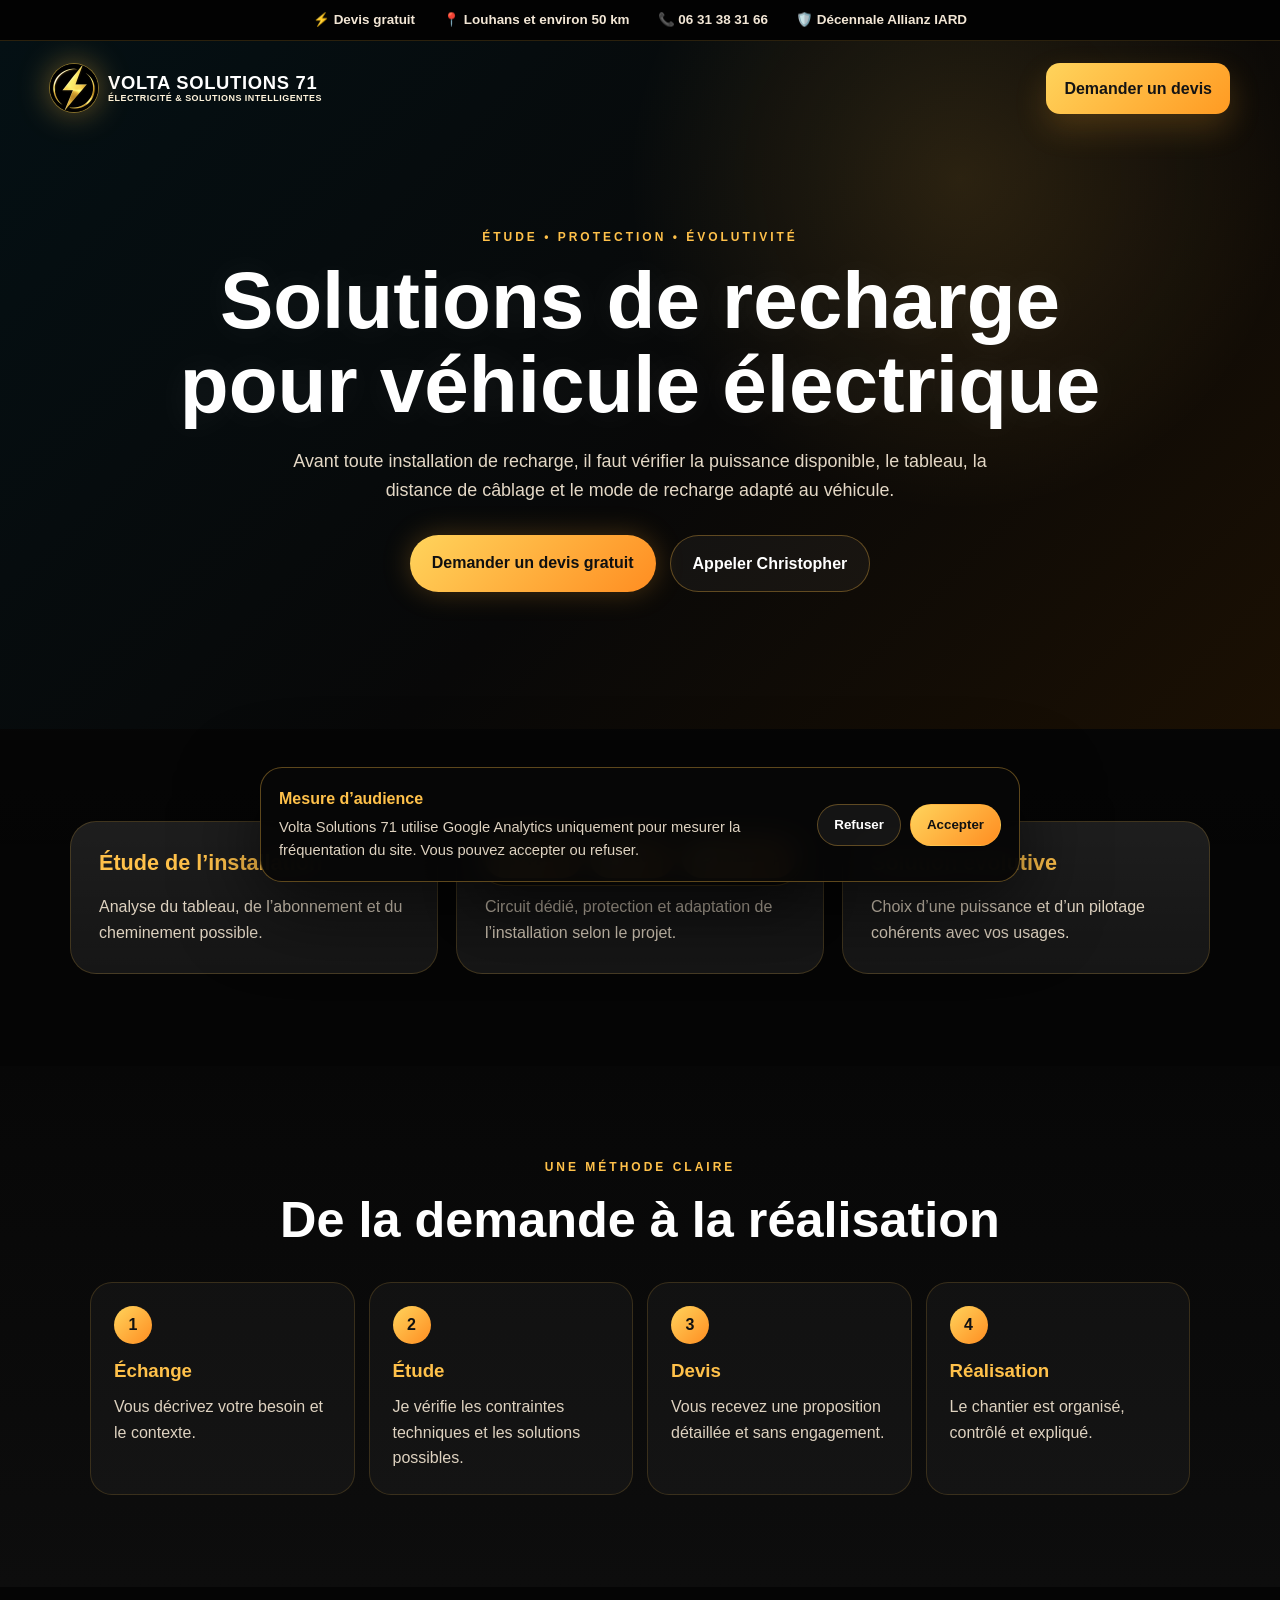
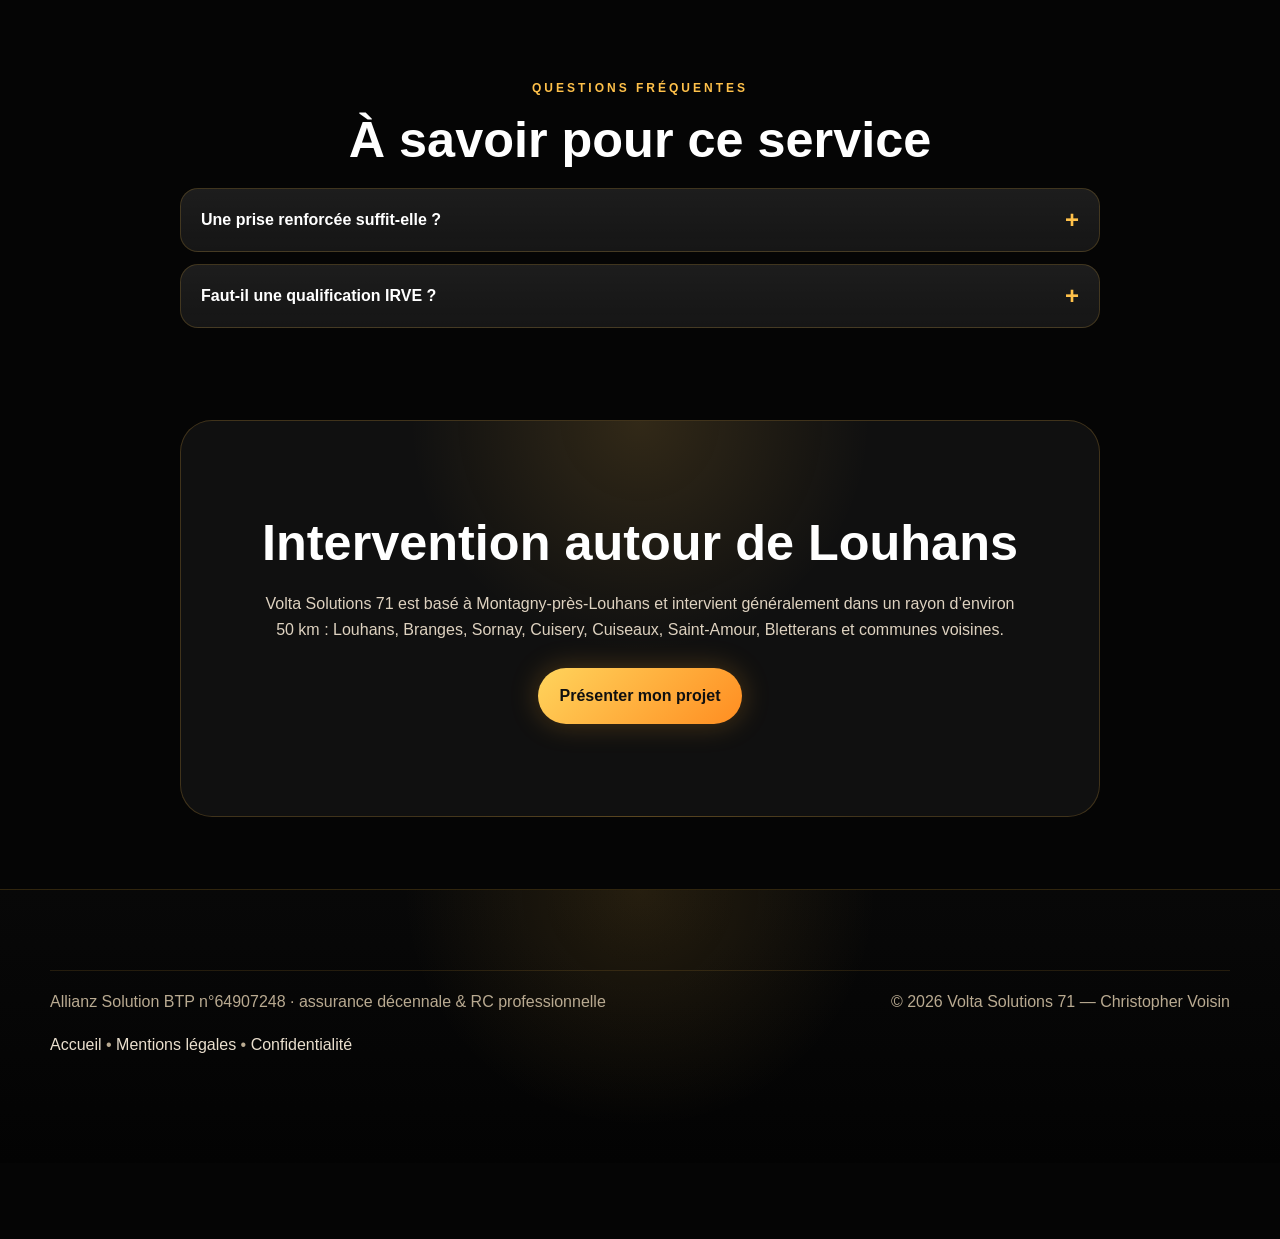
==== commit 24f0c1e7: "V5.7" ====
--- a/borne-recharge-louhans.html
+++ b/borne-recharge-louhans.html
@@ -8,14 +8,14 @@
   </script>
 <script async="" src="https://www.googletagmanager.com/gtag/js?id=G-HGPQYC1PJX"></script>
 <script>gtag('js', new Date()); gtag('config', 'G-HGPQYC1PJX', {'anonymize_ip': true});</script>
-<script type="application/ld+json">{"@context": "https://schema.org", "@graph": [{"@type": "Service", "name": "Solutions de recharge pour véhicule électrique", "serviceType": "Solutions de recharge pour véhicule électrique", "provider": {"@id": "https://voltasolutions71.fr/#business"}, "areaServed": "Louhans et communes environnantes", "url": "https://voltasolutions71.fr/borne-recharge-louhans.html"}, {"@type": "BreadcrumbList", "itemListElement": [{"@type": "ListItem", "position": 1, "name": "Accueil", "item": "https://voltasolutions71.fr/"}, {"@type": "ListItem", "position": 2, "name": "Solutions de recharge pour véhicule électrique", "item": "https://voltasolutions71.fr/borne-recharge-louhans.html"}]}]}</script><script type="application/ld+json">{"@context": "https://schema.org", "@type": "FAQPage", "mainEntity": [{"@type": "Question", "name": "Une prise renforcée suffit-elle ?", "acceptedAnswer": {"@type": "Answer", "text": "Cela dépend du véhicule, du kilométrage quotidien et du temps de recharge disponible."}}, {"@type": "Question", "name": "Faut-il une qualification IRVE ?", "acceptedAnswer": {"@type": "Answer", "text": "Selon la puissance et le type d’équipement, la réglementation peut imposer l’intervention d’un professionnel qualifié IRVE. Le projet est étudié dans ce cadre avant engagement."}}]}</script><link href="site-update-v56.css" rel="stylesheet"/><link href="apple-touch-icon.png" rel="apple-touch-icon"/></head>
+<script type="application/ld+json">{"@context": "https://schema.org", "@graph": [{"@type": "Service", "name": "Solutions de recharge pour véhicule électrique", "serviceType": "Solutions de recharge pour véhicule électrique", "provider": {"@id": "https://voltasolutions71.fr/#business"}, "areaServed": "Louhans et communes environnantes", "url": "https://voltasolutions71.fr/borne-recharge-louhans.html"}, {"@type": "BreadcrumbList", "itemListElement": [{"@type": "ListItem", "position": 1, "name": "Accueil", "item": "https://voltasolutions71.fr/"}, {"@type": "ListItem", "position": 2, "name": "Solutions de recharge pour véhicule électrique", "item": "https://voltasolutions71.fr/borne-recharge-louhans.html"}]}]}</script><script type="application/ld+json">{"@context": "https://schema.org", "@type": "FAQPage", "mainEntity": [{"@type": "Question", "name": "Une prise renforcée suffit-elle ?", "acceptedAnswer": {"@type": "Answer", "text": "Cela dépend du véhicule, du kilométrage quotidien et du temps de recharge disponible."}}, {"@type": "Question", "name": "Faut-il une qualification IRVE ?", "acceptedAnswer": {"@type": "Answer", "text": "Selon la puissance et le type d’équipement, la réglementation peut imposer l’intervention d’un professionnel qualifié IRVE. Le projet est étudié dans ce cadre avant engagement."}}]}</script><link href="site-update-v57.css" rel="stylesheet"/><link href="apple-touch-icon.png" rel="apple-touch-icon"/></head>
 <body><div class="top-trust-strip"><span>⚡ Devis gratuit</span><span>📍 Louhans et environ 50 km</span><span>📞 06 31 38 31 66</span><span>🛡️ Décennale Allianz IARD</span></div>
 <header class="service-hero"><nav class="service-nav"><a class="brand-link brand-human" href="index.html"><img alt="" class="nav-logo" src="logo-volta-solutions-71.png"/><span><strong>Volta Solutions 71</strong><small>Électricité &amp; solutions intelligentes</small></span></a><a class="nav-phone" href="index.html#devis">Demander un devis</a></nav><div class="service-hero-content"><p class="section-kicker">Étude • Protection • Évolutivité</p><h1>Solutions de recharge pour véhicule électrique</h1><p>Avant toute installation de recharge, il faut vérifier la puissance disponible, le tableau, la distance de câblage et le mode de recharge adapté au véhicule.</p><div class="hero-buttons"><a class="btn primary" href="index.html#devis">Demander un devis gratuit</a><a class="btn secondary" href="tel:0631383166">Appeler Christopher</a></div></div></header>
 <main><section class="section service-detail-section"><div class="service-detail-grid"><article class="service-detail-card"><h2>Étude de l’installation</h2><p>Analyse du tableau, de l’abonnement et du cheminement possible.</p></article><article class="service-detail-card"><h2>Préparation électrique</h2><p>Circuit dédié, protection et adaptation de l’installation selon le projet.</p></article><article class="service-detail-card"><h2>Solution évolutive</h2><p>Choix d’une puissance et d’un pilotage cohérents avec vos usages.</p></article></div></section>
 <section class="section service-process"><p class="section-kicker">Une méthode claire</p><h2>De la demande à la réalisation</h2><div class="service-steps"><article><strong>1</strong><h3>Échange</h3><p>Vous décrivez votre besoin et le contexte.</p></article><article><strong>2</strong><h3>Étude</h3><p>Je vérifie les contraintes techniques et les solutions possibles.</p></article><article><strong>3</strong><h3>Devis</h3><p>Vous recevez une proposition détaillée et sans engagement.</p></article><article><strong>4</strong><h3>Réalisation</h3><p>Le chantier est organisé, contrôlé et expliqué.</p></article></div></section>
 <section class="section faq-section"><p class="section-kicker">Questions fréquentes</p><h2>À savoir pour ce service</h2><div class="faq-grid"><details class="faq-item"><summary>Une prise renforcée suffit-elle ?</summary><p>Cela dépend du véhicule, du kilométrage quotidien et du temps de recharge disponible.</p></details><details class="faq-item"><summary>Faut-il une qualification IRVE ?</summary><p>Selon la puissance et le type d’équipement, la réglementation peut imposer l’intervention d’un professionnel qualifié IRVE. Le projet est étudié dans ce cadre avant engagement.</p></details></div></section>
 <section class="section service-local"><h2>Intervention autour de Louhans</h2><p>Volta Solutions 71 est basé à Montagny-près-Louhans et intervient généralement dans un rayon d’environ 50 km : Louhans, Branges, Sornay, Cuisery, Cuiseaux, Saint-Amour, Bletterans et communes voisines.</p><a class="btn primary" href="index.html#devis">Présenter mon projet</a></section></main>
-<footer class="footer-premium"><div class="footer-bottom"><p>Assurance de responsabilité décennale : Allianz IARD · n°64907248</p><p>© 2026 Volta Solutions 71 — Christopher Voisin</p><div><a href="index.html">Accueil</a> • <a href="mentions-legales.html">Mentions légales</a> • <a href="politique-confidentialite.html">Confidentialité</a></div></div></footer>
+<footer class="footer-premium"><div class="footer-bottom"><p>Allianz Solution BTP n°64907248 · assurance décennale & RC professionnelle</p><p>© 2026 Volta Solutions 71 — Christopher Voisin</p><div><a href="index.html">Accueil</a> • <a href="mentions-legales.html">Mentions légales</a> • <a href="politique-confidentialite.html">Confidentialité</a></div></div></footer>
 <div class="floating-actions"><a href="tel:0631383166">📞 Appeler</a><a href="index.html#devis">📝 Devis</a><a href="https://wa.me/33631383166" rel="noopener" target="_blank">💬 WhatsApp</a></div>
 <div class="cookie-consent" hidden="" id="cookieConsent"><div><strong>Mesure d’audience</strong><p>Volta Solutions 71 utilise Google Analytics uniquement pour mesurer la fréquentation du site. Vous pouvez accepter ou refuser.</p></div><div class="cookie-actions"><button id="cookieReject" type="button">Refuser</button><button id="cookieAccept" type="button">Accepter</button></div></div>
 <script>(function(){const b=document.getElementById('cookieConsent'),a=document.getElementById('cookieAccept'),r=document.getElementById('cookieReject'),s=localStorage.getItem('voltaAnalyticsConsent');function c(v){const g=v==='granted';gtag('consent','update',{analytics_storage:g?'granted':'denied',ad_storage:'denied',ad_user_data:'denied',ad_personalization:'denied'});localStorage.setItem('voltaAnalyticsConsent',g?'granted':'denied');if(b)b.hidden=true;}if(s==='granted'||s==='denied')c(s);else if(b)b.hidden=false;if(a)a.addEventListener('click',()=>c('granted'));if(r)r.addEventListener('click',()=>c('denied'));})();</script>
--- a/site-update-v57.css
+++ b/site-update-v57.css
@@ -0,0 +1,24 @@
+
+/* VoltaSite V5.6 - identité, assurance et avis Google */
+:root{--volta-gold:#f4c542;--volta-black:#08090b;--volta-soft:#fff9e7}
+.nav-logo{object-fit:contain!important;border-radius:50%;background:#050505;box-shadow:0 0 0 1px rgba(244,197,66,.45)}
+.brand-human .nav-logo{width:48px!important;height:48px!important}
+.footer-icon{object-fit:contain!important;border-radius:50%;background:#050505}
+.legal-brand-logo{display:block;width:94px;height:94px;object-fit:contain;border-radius:50%;background:#050505;margin:0 0 18px}
+.insurance-section{background:linear-gradient(135deg,#08090b,#16191f);color:#fff;border-radius:28px;padding:34px!important;box-shadow:0 18px 46px rgba(0,0,0,.16)}
+.insurance-section .section-kicker{color:var(--volta-gold)}
+.insurance-section h2{color:#fff}.insurance-section .section-text{color:#e5e7eb}
+.insurance-card{display:grid;grid-template-columns:auto 1fr;gap:20px;align-items:center;border:1px solid rgba(244,197,66,.36);border-radius:22px;padding:22px;background:rgba(255,255,255,.05)}
+.insurance-icon{width:66px;height:66px;border-radius:18px;background:var(--volta-gold);color:#111;display:grid;place-items:center;font-size:31px}
+.insurance-card h3{margin:0 0 7px}.insurance-card p{margin:5px 0;color:#e5e7eb}.insurance-card strong{color:#fff}
+.google-review-summary{display:flex;gap:20px;align-items:center;justify-content:center;margin:26px auto 18px;flex-wrap:wrap}
+.google-score{min-width:205px;text-align:center;background:#fff;border:1px solid rgba(17,24,39,.08);border-radius:22px;padding:20px;box-shadow:0 12px 30px rgba(15,23,42,.08)}
+.google-score strong{display:block;font-size:38px;line-height:1;color:#111827}.google-score .stars{font-size:25px;letter-spacing:2px;color:#f5b301;margin:8px 0}.google-score small{color:#64748b;font-weight:700}
+.google-review-copy{max-width:560px}.google-review-copy h3{margin:0 0 7px}.google-review-actions{display:flex;gap:10px;flex-wrap:wrap;margin-top:14px}.google-review-actions .btn{margin:0}
+.legal-company-grid{display:grid;grid-template-columns:1fr 1fr;gap:12px}.legal-info-box{border:1px solid #e5e7eb;border-radius:16px;padding:14px;background:#f9fafb}.legal-info-box strong{display:block;margin-bottom:3px}
+.footer-assurance{margin-top:12px;padding-top:12px;border-top:1px solid rgba(255,255,255,.16);font-size:.94em}
+.site-admin-badge{display:inline-flex;gap:7px;align-items:center;padding:8px 12px;border-radius:999px;background:#fff7d5;color:#171717;font-weight:800;margin-top:9px}
+@media(max-width:700px){.insurance-section{padding:23px 18px!important}.insurance-card{grid-template-columns:1fr}.insurance-icon{width:56px;height:56px}.legal-company-grid{grid-template-columns:1fr}.google-score{width:100%}.google-review-copy{text-align:center}.google-review-actions{justify-content:center}.brand-human .nav-logo{width:42px!important;height:42px!important}}
+
+/* V5.7 assurance / périmètre */
+.insurance-actions{margin-top:14px;display:flex;gap:10px;flex-wrap:wrap}.service-scope-note{margin-top:18px;padding:16px 18px;border:1px solid rgba(245,197,66,.55);border-left:5px solid #f5c542;border-radius:14px;background:#fffaf0;line-height:1.55}.buttonLink{display:inline-flex;padding:11px 15px;border-radius:12px;background:#111827;color:#fff!important;text-decoration:none;font-weight:800}.buttonLink:hover{transform:translateY(-1px)}
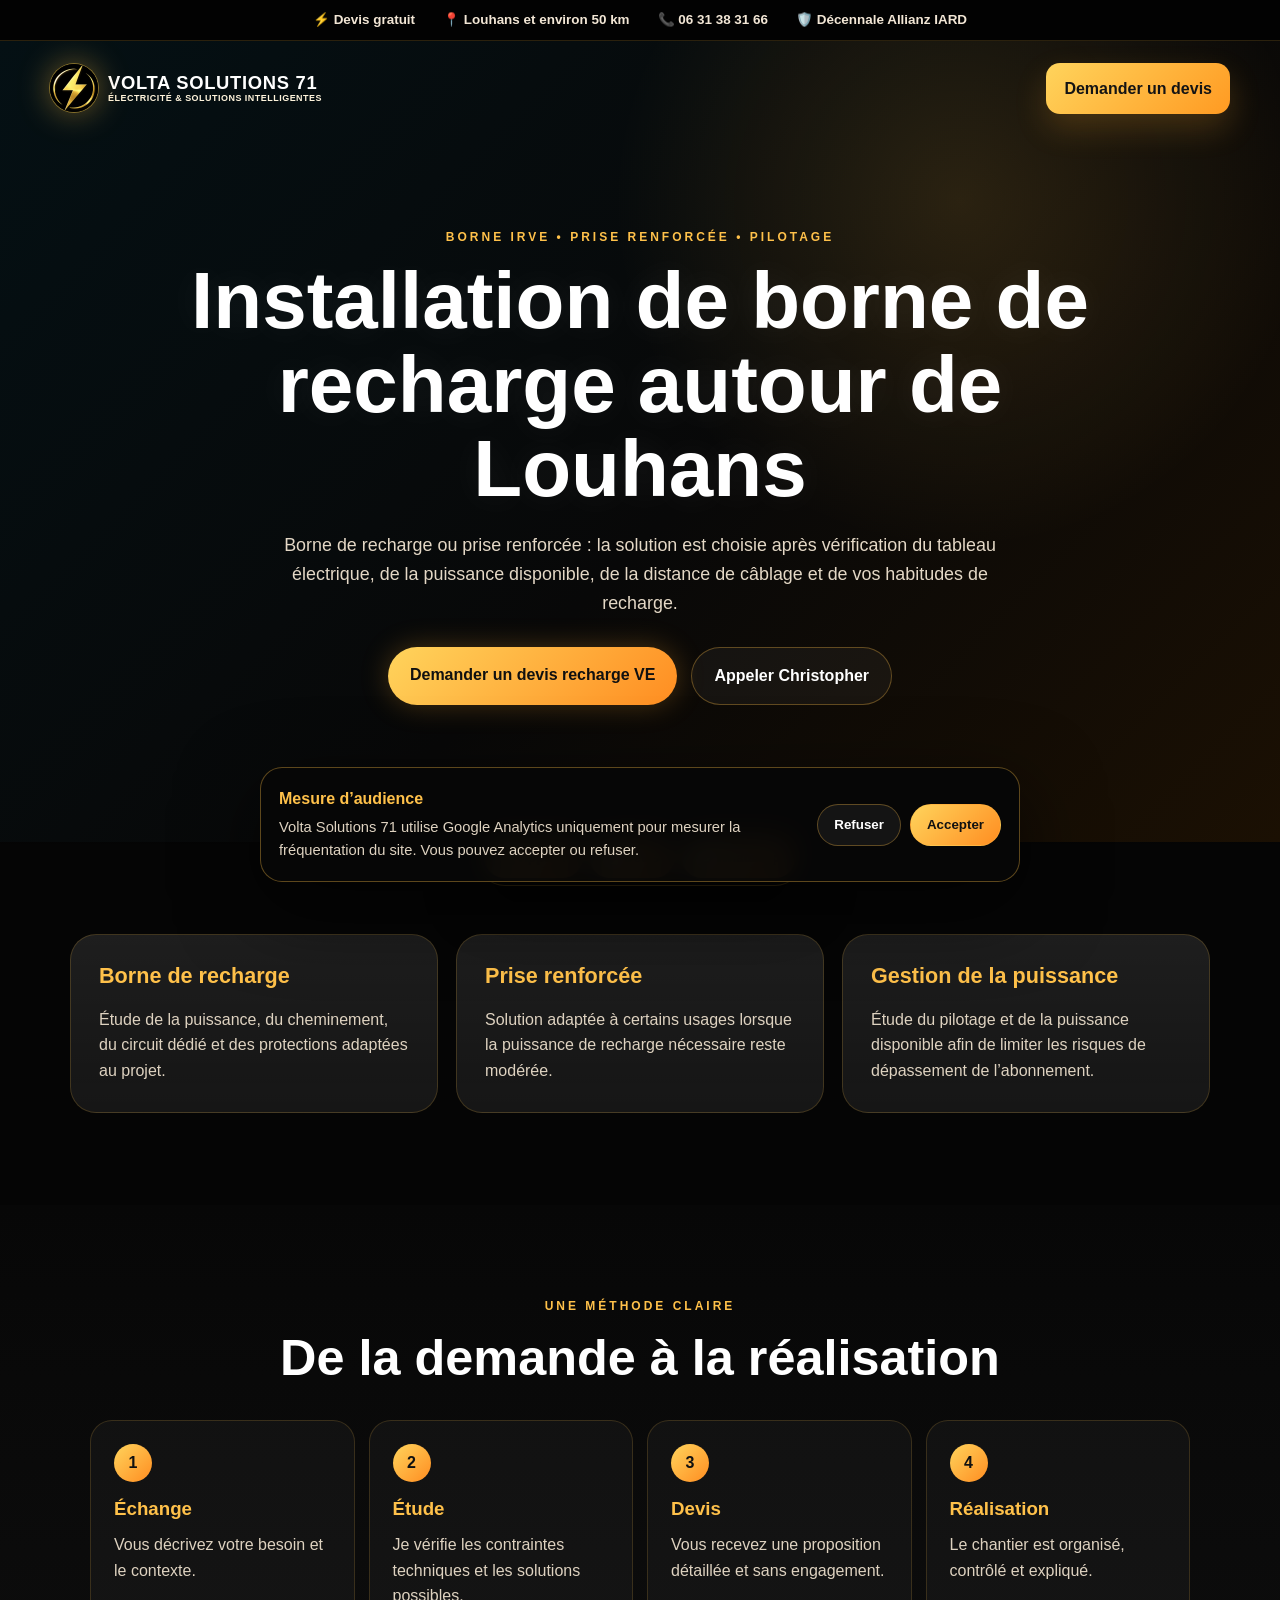
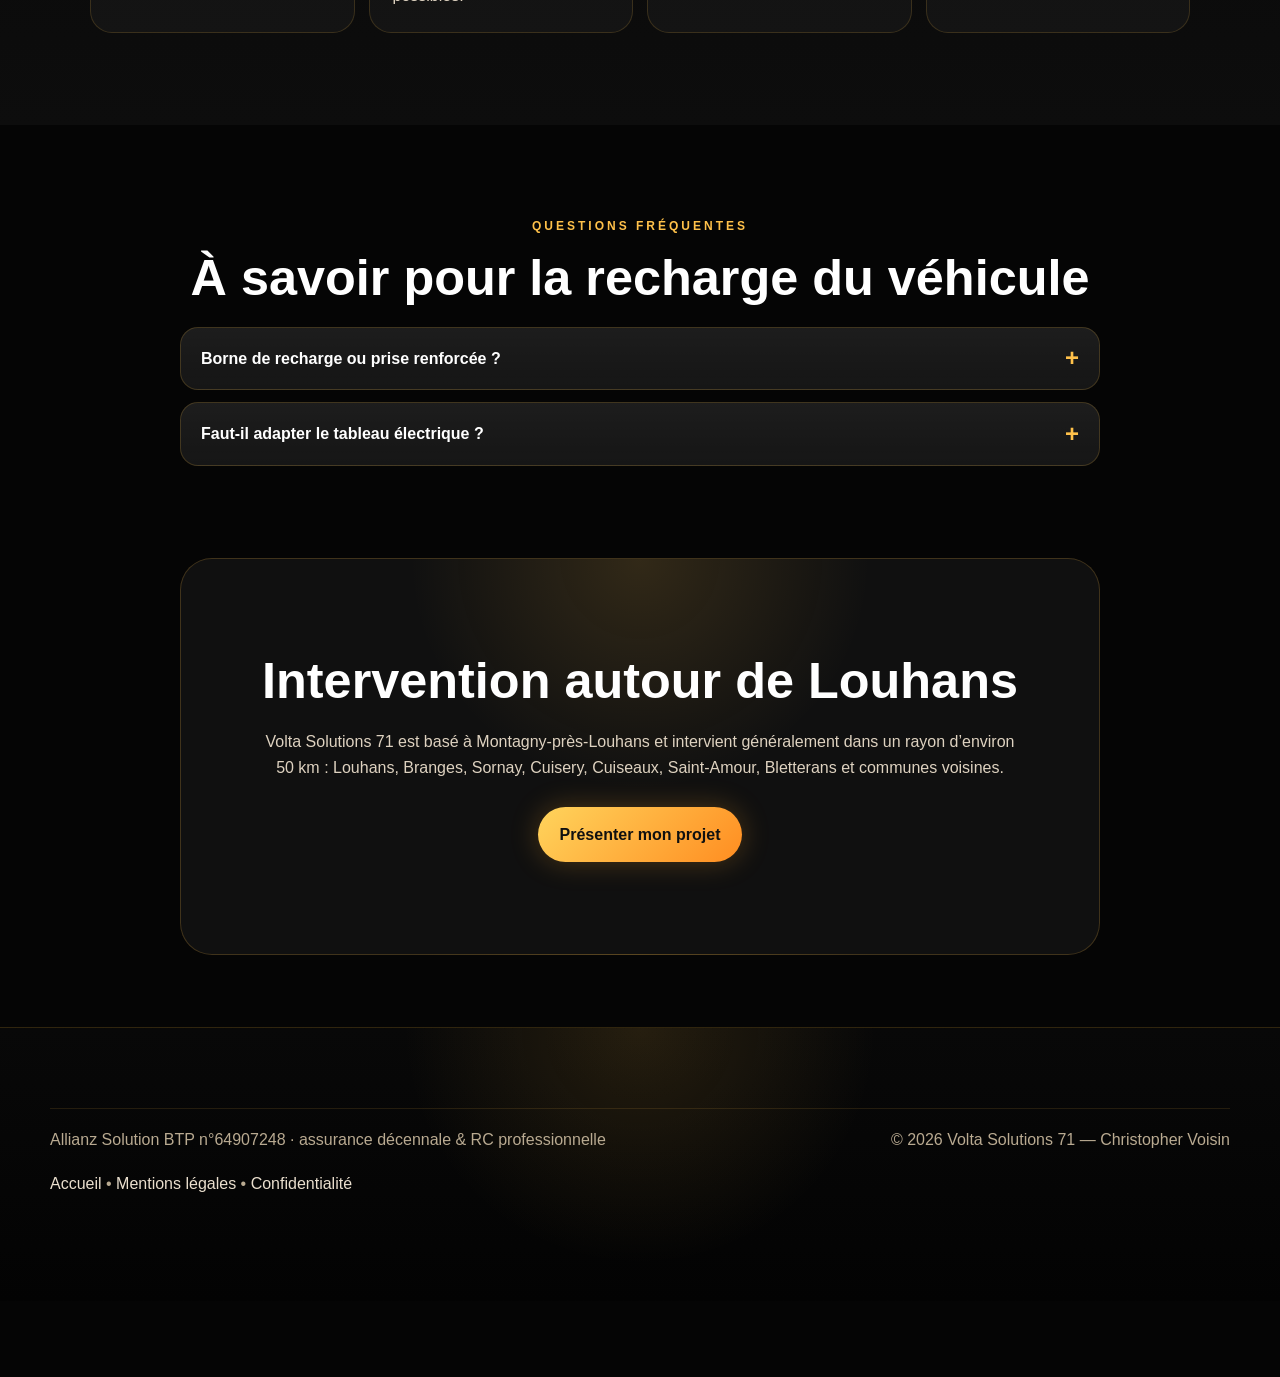
==== commit 833d60f4: "V5.11" ====
--- a/borne-recharge-louhans.html
+++ b/borne-recharge-louhans.html
@@ -1,6 +1,6 @@
 <!DOCTYPE html>
 <html lang="fr"><head><meta charset="utf-8"/><meta content="width=device-width, initial-scale=1.0" name="viewport"/>
-<title>Borne de recharge près de Louhans | Volta Solutions 71</title><meta content="Étude de l’installation électrique, préparation et solution de recharge pour véhicule électrique autour de Louhans. Projet étudié selon puissance et conformité." name="description"/><meta content="index, follow" name="robots"/><link href="https://voltasolutions71.fr/borne-recharge-louhans.html" rel="canonical"/><link href="favicon.png" rel="icon" type="image/png"/><link href="style.css" rel="stylesheet"/>
+<title>Borne recharge Louhans | IRVE &amp; Green’Up – Volta Solutions 71</title><meta content="Installation de borne de recharge et prise renforcée pour véhicule électrique autour de Louhans. Étude du tableau, puissance, protections et pilotage." name="description"/><meta content="index, follow" name="robots"/><link href="https://voltasolutions71.fr/borne-recharge-louhans" rel="canonical"/><link href="favicon.png" rel="icon" type="image/png"/><link href="style.css" rel="stylesheet"/>
 <script>
     window.dataLayer = window.dataLayer || [];
     function gtag(){dataLayer.push(arguments);}
@@ -8,15 +8,15 @@
   </script>
 <script async="" src="https://www.googletagmanager.com/gtag/js?id=G-HGPQYC1PJX"></script>
 <script>gtag('js', new Date()); gtag('config', 'G-HGPQYC1PJX', {'anonymize_ip': true});</script>
-<script type="application/ld+json">{"@context": "https://schema.org", "@graph": [{"@type": "Service", "name": "Solutions de recharge pour véhicule électrique", "serviceType": "Solutions de recharge pour véhicule électrique", "provider": {"@id": "https://voltasolutions71.fr/#business"}, "areaServed": "Louhans et communes environnantes", "url": "https://voltasolutions71.fr/borne-recharge-louhans.html"}, {"@type": "BreadcrumbList", "itemListElement": [{"@type": "ListItem", "position": 1, "name": "Accueil", "item": "https://voltasolutions71.fr/"}, {"@type": "ListItem", "position": 2, "name": "Solutions de recharge pour véhicule électrique", "item": "https://voltasolutions71.fr/borne-recharge-louhans.html"}]}]}</script><script type="application/ld+json">{"@context": "https://schema.org", "@type": "FAQPage", "mainEntity": [{"@type": "Question", "name": "Une prise renforcée suffit-elle ?", "acceptedAnswer": {"@type": "Answer", "text": "Cela dépend du véhicule, du kilométrage quotidien et du temps de recharge disponible."}}, {"@type": "Question", "name": "Faut-il une qualification IRVE ?", "acceptedAnswer": {"@type": "Answer", "text": "Selon la puissance et le type d’équipement, la réglementation peut imposer l’intervention d’un professionnel qualifié IRVE. Le projet est étudié dans ce cadre avant engagement."}}]}</script><link href="site-update-v57.css" rel="stylesheet"/><link href="apple-touch-icon.png" rel="apple-touch-icon"/></head>
+<script type="application/ld+json">{"@context":"https://schema.org","@graph":[{"@type":"Service","name":"Installation de borne de recharge autour de Louhans","serviceType":"Installation de borne de recharge IRVE et prise renforcée pour véhicule électrique","provider":{"@id":"https://voltasolutions71.fr/#business"},"areaServed":[{"@type":"City","name":"Louhans"},{"@type":"City","name":"Montagny-près-Louhans"},{"@type":"City","name":"Branges"},{"@type":"City","name":"Sornay"},{"@type":"City","name":"Cuisery"},{"@type":"City","name":"Cuiseaux"},{"@type":"City","name":"Saint-Amour"},{"@type":"City","name":"Bletterans"}],"url":"https://voltasolutions71.fr/borne-recharge-louhans"},{"@type":"BreadcrumbList","itemListElement":[{"@type":"ListItem","position":1,"name":"Accueil","item":"https://voltasolutions71.fr/"},{"@type":"ListItem","position":2,"name":"Borne de recharge et prise renforcée","item":"https://voltasolutions71.fr/borne-recharge-louhans"}]}]}</script><script type="application/ld+json">{"@context":"https://schema.org","@type":"FAQPage","mainEntity":[{"@type":"Question","name":"Borne de recharge ou prise renforcée ?","acceptedAnswer":{"@type":"Answer","text":"Le choix dépend du véhicule, du kilométrage quotidien, du temps disponible pour recharger et de la puissance électrique disponible. L’installation existante est étudiée avant le choix de la solution."}},{"@type":"Question","name":"Faut-il adapter le tableau électrique ?","acceptedAnswer":{"@type":"Answer","text":"Une vérification du tableau, de la puissance disponible et des protections est réalisée. Une adaptation peut être nécessaire selon l’installation et la solution de recharge retenue."}}]}</script><link href="site-update-v57.css" rel="stylesheet"/><link href="apple-touch-icon.png" rel="apple-touch-icon"/></head>
 <body><div class="top-trust-strip"><span>⚡ Devis gratuit</span><span>📍 Louhans et environ 50 km</span><span>📞 06 31 38 31 66</span><span>🛡️ Décennale Allianz IARD</span></div>
-<header class="service-hero"><nav class="service-nav"><a class="brand-link brand-human" href="index.html"><img alt="" class="nav-logo" src="logo-volta-solutions-71.png"/><span><strong>Volta Solutions 71</strong><small>Électricité &amp; solutions intelligentes</small></span></a><a class="nav-phone" href="index.html#devis">Demander un devis</a></nav><div class="service-hero-content"><p class="section-kicker">Étude • Protection • Évolutivité</p><h1>Solutions de recharge pour véhicule électrique</h1><p>Avant toute installation de recharge, il faut vérifier la puissance disponible, le tableau, la distance de câblage et le mode de recharge adapté au véhicule.</p><div class="hero-buttons"><a class="btn primary" href="index.html#devis">Demander un devis gratuit</a><a class="btn secondary" href="tel:0631383166">Appeler Christopher</a></div></div></header>
-<main><section class="section service-detail-section"><div class="service-detail-grid"><article class="service-detail-card"><h2>Étude de l’installation</h2><p>Analyse du tableau, de l’abonnement et du cheminement possible.</p></article><article class="service-detail-card"><h2>Préparation électrique</h2><p>Circuit dédié, protection et adaptation de l’installation selon le projet.</p></article><article class="service-detail-card"><h2>Solution évolutive</h2><p>Choix d’une puissance et d’un pilotage cohérents avec vos usages.</p></article></div></section>
+<header class="service-hero"><nav class="service-nav"><a class="brand-link brand-human" href="/"><img alt="" class="nav-logo" src="logo-volta-solutions-71.png"/><span><strong>Volta Solutions 71</strong><small>Électricité &amp; solutions intelligentes</small></span></a><a class="nav-phone" href="/#devis">Demander un devis</a></nav><div class="service-hero-content"><p class="section-kicker">Borne IRVE • Prise renforcée • Pilotage</p><h1>Installation de borne de recharge autour de Louhans</h1><p>Borne de recharge ou prise renforcée : la solution est choisie après vérification du tableau électrique, de la puissance disponible, de la distance de câblage et de vos habitudes de recharge.</p><div class="hero-buttons"><a class="btn primary" href="/#devis">Demander un devis recharge VE</a><a class="btn secondary" href="tel:0631383166">Appeler Christopher</a></div></div></header>
+<main><section class="section service-detail-section"><div class="service-detail-grid"><article class="service-detail-card"><h2>Borne de recharge</h2><p>Étude de la puissance, du cheminement, du circuit dédié et des protections adaptées au projet.</p></article><article class="service-detail-card"><h2>Prise renforcée</h2><p>Solution adaptée à certains usages lorsque la puissance de recharge nécessaire reste modérée.</p></article><article class="service-detail-card"><h2>Gestion de la puissance</h2><p>Étude du pilotage et de la puissance disponible afin de limiter les risques de dépassement de l’abonnement.</p></article></div></section>
 <section class="section service-process"><p class="section-kicker">Une méthode claire</p><h2>De la demande à la réalisation</h2><div class="service-steps"><article><strong>1</strong><h3>Échange</h3><p>Vous décrivez votre besoin et le contexte.</p></article><article><strong>2</strong><h3>Étude</h3><p>Je vérifie les contraintes techniques et les solutions possibles.</p></article><article><strong>3</strong><h3>Devis</h3><p>Vous recevez une proposition détaillée et sans engagement.</p></article><article><strong>4</strong><h3>Réalisation</h3><p>Le chantier est organisé, contrôlé et expliqué.</p></article></div></section>
-<section class="section faq-section"><p class="section-kicker">Questions fréquentes</p><h2>À savoir pour ce service</h2><div class="faq-grid"><details class="faq-item"><summary>Une prise renforcée suffit-elle ?</summary><p>Cela dépend du véhicule, du kilométrage quotidien et du temps de recharge disponible.</p></details><details class="faq-item"><summary>Faut-il une qualification IRVE ?</summary><p>Selon la puissance et le type d’équipement, la réglementation peut imposer l’intervention d’un professionnel qualifié IRVE. Le projet est étudié dans ce cadre avant engagement.</p></details></div></section>
-<section class="section service-local"><h2>Intervention autour de Louhans</h2><p>Volta Solutions 71 est basé à Montagny-près-Louhans et intervient généralement dans un rayon d’environ 50 km : Louhans, Branges, Sornay, Cuisery, Cuiseaux, Saint-Amour, Bletterans et communes voisines.</p><a class="btn primary" href="index.html#devis">Présenter mon projet</a></section></main>
-<footer class="footer-premium"><div class="footer-bottom"><p>Allianz Solution BTP n°64907248 · assurance décennale & RC professionnelle</p><p>© 2026 Volta Solutions 71 — Christopher Voisin</p><div><a href="index.html">Accueil</a> • <a href="mentions-legales.html">Mentions légales</a> • <a href="politique-confidentialite.html">Confidentialité</a></div></div></footer>
-<div class="floating-actions"><a href="tel:0631383166">📞 Appeler</a><a href="index.html#devis">📝 Devis</a><a href="https://wa.me/33631383166" rel="noopener" target="_blank">💬 WhatsApp</a></div>
+<section class="section faq-section"><p class="section-kicker">Questions fréquentes</p><h2>À savoir pour la recharge du véhicule</h2><div class="faq-grid"><details class="faq-item"><summary>Borne de recharge ou prise renforcée ?</summary><p>Le choix dépend du véhicule, du kilométrage quotidien, du temps disponible pour recharger et de la puissance électrique disponible. L’installation existante est étudiée avant le choix de la solution.</p></details><details class="faq-item"><summary>Faut-il adapter le tableau électrique ?</summary><p>Une vérification du tableau, de la puissance disponible et des protections est réalisée. Une adaptation peut être nécessaire selon l’installation et la solution de recharge retenue.</p></details></div></section>
+<section class="section service-local"><h2>Intervention autour de Louhans</h2><p>Volta Solutions 71 est basé à Montagny-près-Louhans et intervient généralement dans un rayon d’environ 50 km : Louhans, Branges, Sornay, Cuisery, Cuiseaux, Saint-Amour, Bletterans et communes voisines.</p><a class="btn primary" href="/#devis">Présenter mon projet</a></section></main>
+<footer class="footer-premium"><div class="footer-bottom"><p>Allianz Solution BTP n°64907248 · assurance décennale & RC professionnelle</p><p>© 2026 Volta Solutions 71 — Christopher Voisin</p><div><a href="/">Accueil</a> • <a href="mentions-legales">Mentions légales</a> • <a href="politique-confidentialite">Confidentialité</a></div></div></footer>
+<div class="floating-actions"><a href="tel:0631383166">📞 Appeler</a><a href="/#devis">📝 Devis</a><a href="https://wa.me/33631383166" rel="noopener" target="_blank">💬 WhatsApp</a></div>
 <div class="cookie-consent" hidden="" id="cookieConsent"><div><strong>Mesure d’audience</strong><p>Volta Solutions 71 utilise Google Analytics uniquement pour mesurer la fréquentation du site. Vous pouvez accepter ou refuser.</p></div><div class="cookie-actions"><button id="cookieReject" type="button">Refuser</button><button id="cookieAccept" type="button">Accepter</button></div></div>
 <script>(function(){const b=document.getElementById('cookieConsent'),a=document.getElementById('cookieAccept'),r=document.getElementById('cookieReject'),s=localStorage.getItem('voltaAnalyticsConsent');function c(v){const g=v==='granted';gtag('consent','update',{analytics_storage:g?'granted':'denied',ad_storage:'denied',ad_user_data:'denied',ad_personalization:'denied'});localStorage.setItem('voltaAnalyticsConsent',g?'granted':'denied');if(b)b.hidden=true;}if(s==='granted'||s==='denied')c(s);else if(b)b.hidden=false;if(a)a.addEventListener('click',()=>c('granted'));if(r)r.addEventListener('click',()=>c('denied'));})();</script>
 <script>document.addEventListener('click',function(e){const a=e.target.closest('a');if(!a||typeof gtag!=='function')return;const h=a.getAttribute('href')||'';if(h.startsWith('tel:'))gtag('event','click_phone',{event_category:'contact'});if(h.includes('wa.me/'))gtag('event','click_whatsapp',{event_category:'contact'});if(h.includes('#devis'))gtag('event','click_quote',{event_category:'contact'});});</script></body></html>
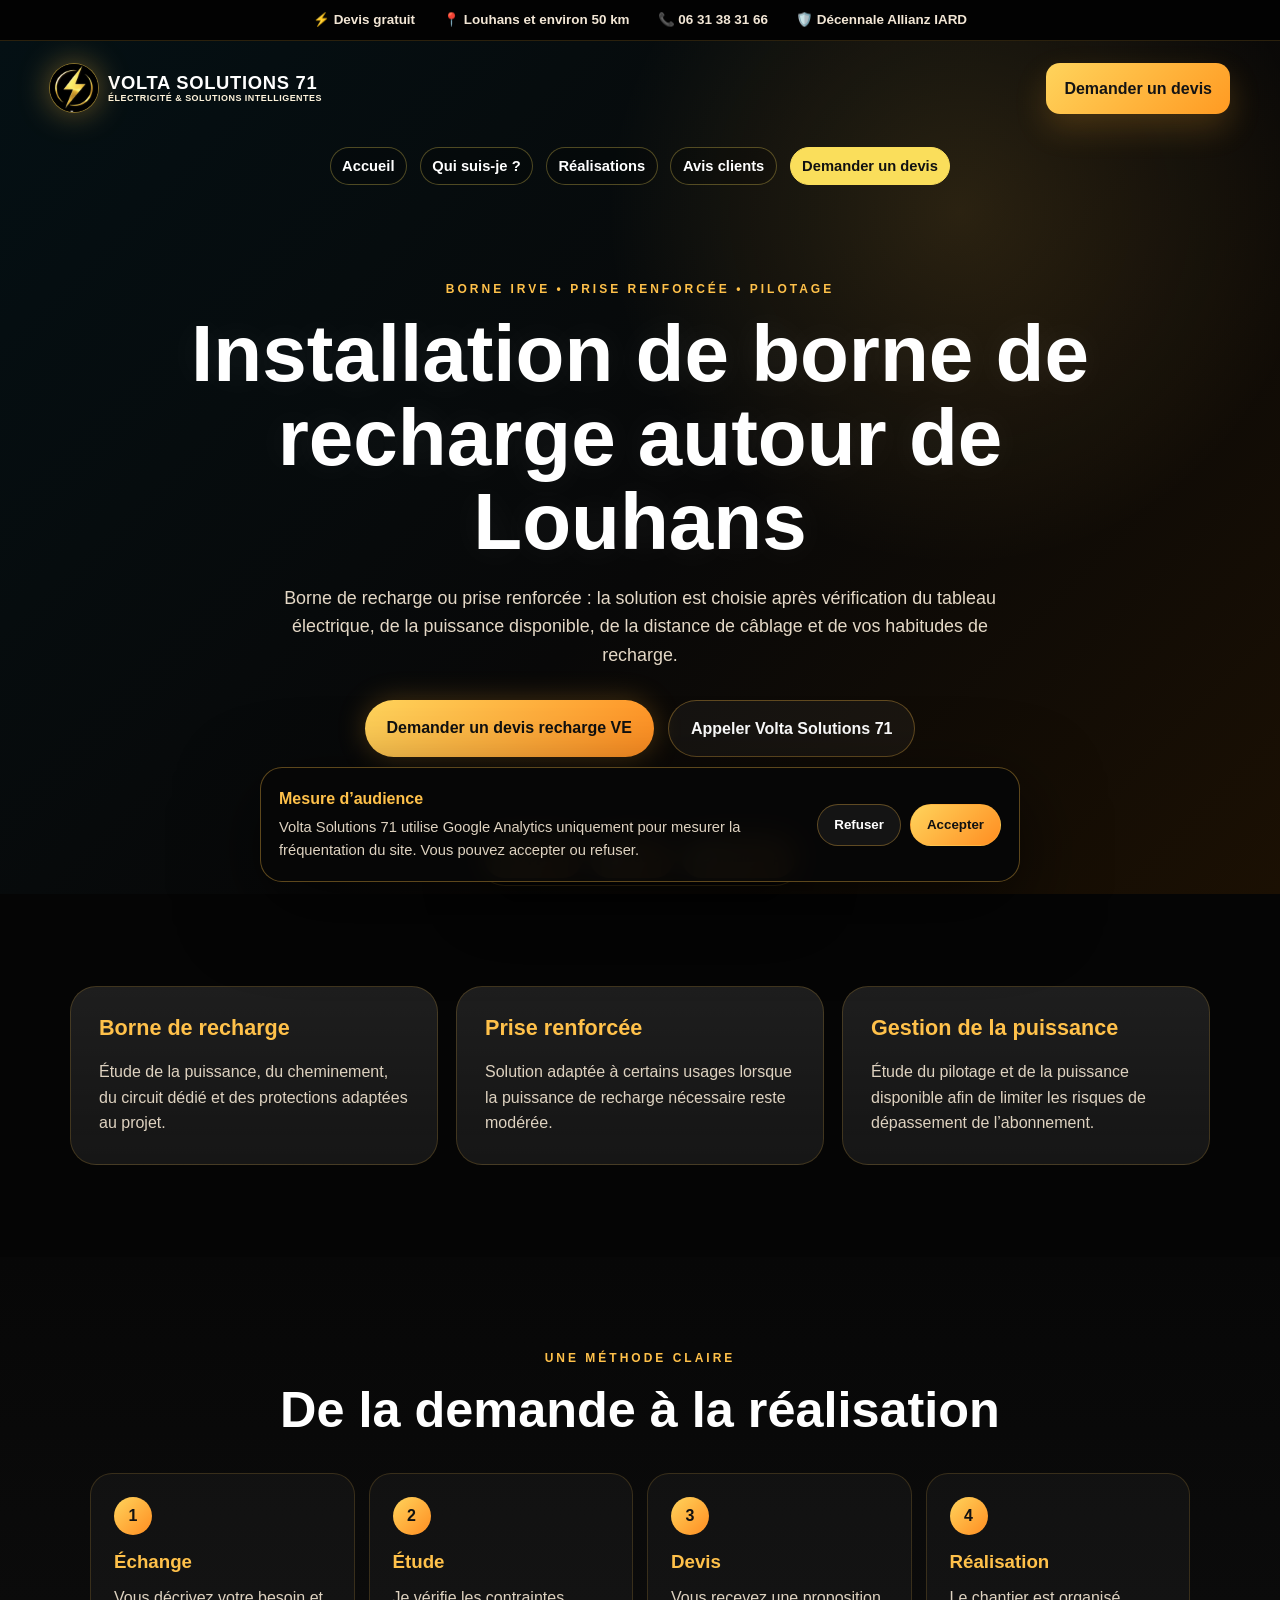
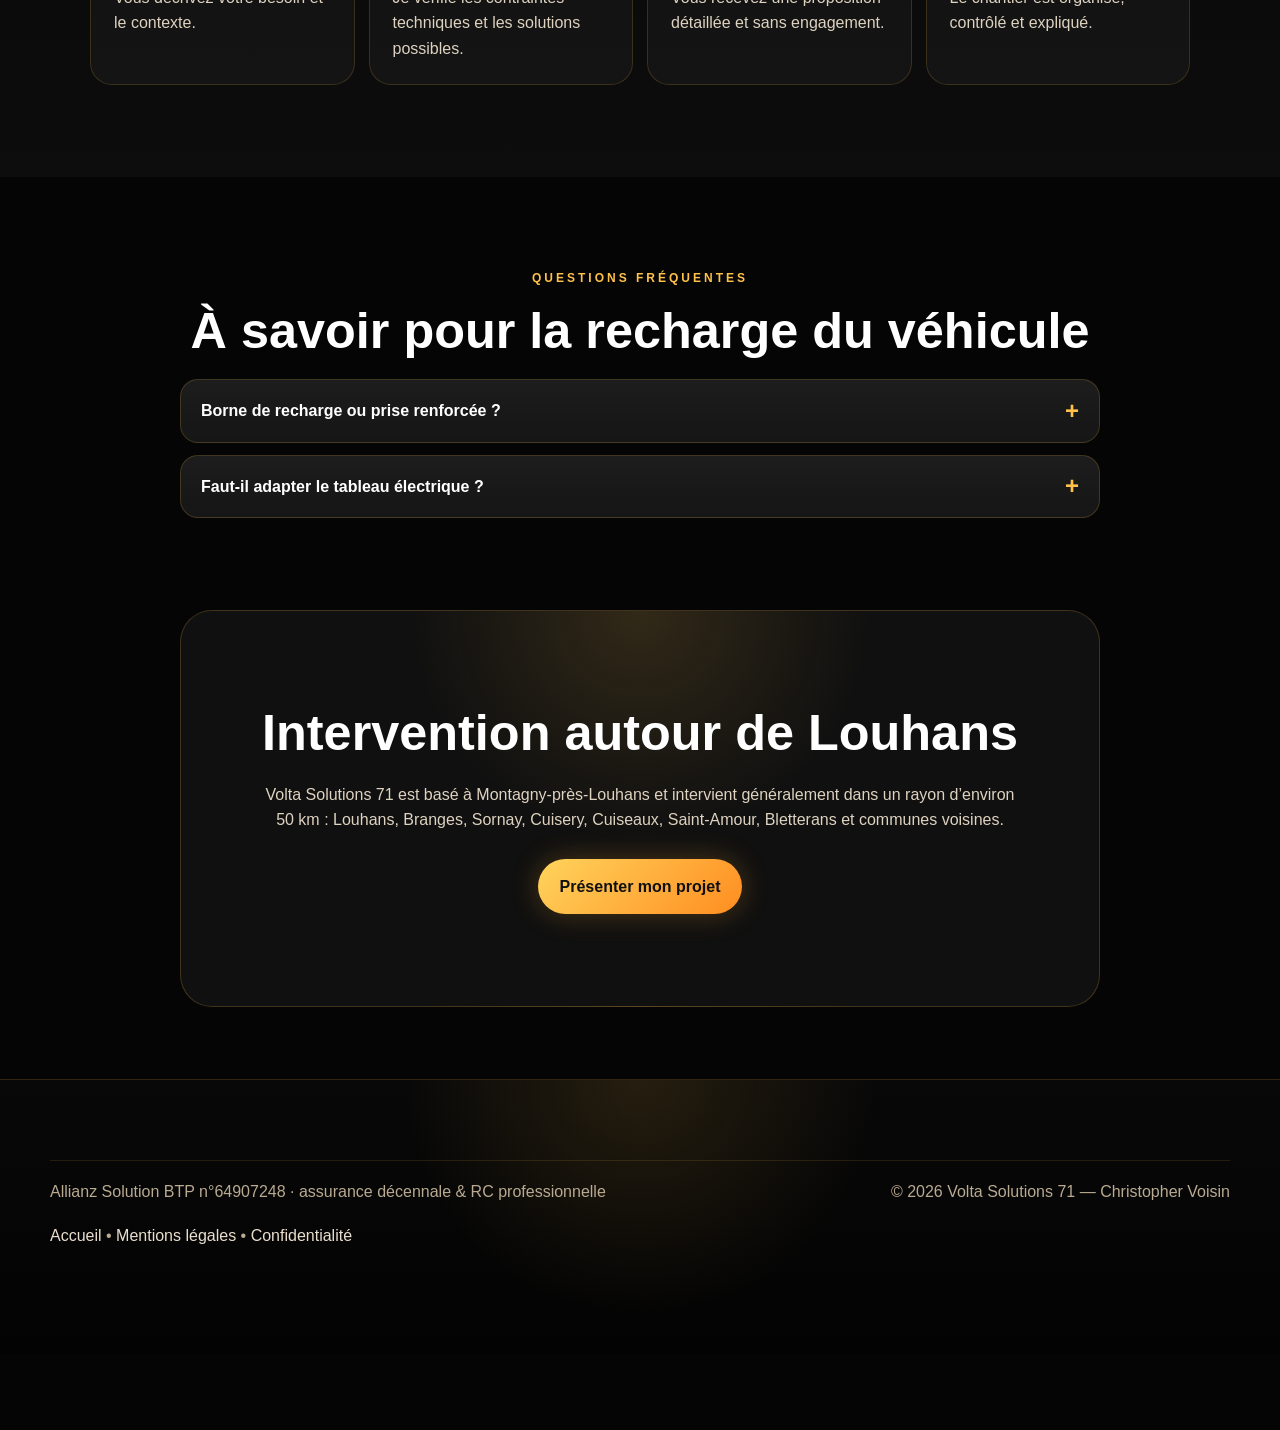
==== commit 135df064: "V5.12" ====
--- a/borne-recharge-louhans.html
+++ b/borne-recharge-louhans.html
@@ -8,15 +8,15 @@
   </script>
 <script async="" src="https://www.googletagmanager.com/gtag/js?id=G-HGPQYC1PJX"></script>
 <script>gtag('js', new Date()); gtag('config', 'G-HGPQYC1PJX', {'anonymize_ip': true});</script>
-<script type="application/ld+json">{"@context":"https://schema.org","@graph":[{"@type":"Service","name":"Installation de borne de recharge autour de Louhans","serviceType":"Installation de borne de recharge IRVE et prise renforcée pour véhicule électrique","provider":{"@id":"https://voltasolutions71.fr/#business"},"areaServed":[{"@type":"City","name":"Louhans"},{"@type":"City","name":"Montagny-près-Louhans"},{"@type":"City","name":"Branges"},{"@type":"City","name":"Sornay"},{"@type":"City","name":"Cuisery"},{"@type":"City","name":"Cuiseaux"},{"@type":"City","name":"Saint-Amour"},{"@type":"City","name":"Bletterans"}],"url":"https://voltasolutions71.fr/borne-recharge-louhans"},{"@type":"BreadcrumbList","itemListElement":[{"@type":"ListItem","position":1,"name":"Accueil","item":"https://voltasolutions71.fr/"},{"@type":"ListItem","position":2,"name":"Borne de recharge et prise renforcée","item":"https://voltasolutions71.fr/borne-recharge-louhans"}]}]}</script><script type="application/ld+json">{"@context":"https://schema.org","@type":"FAQPage","mainEntity":[{"@type":"Question","name":"Borne de recharge ou prise renforcée ?","acceptedAnswer":{"@type":"Answer","text":"Le choix dépend du véhicule, du kilométrage quotidien, du temps disponible pour recharger et de la puissance électrique disponible. L’installation existante est étudiée avant le choix de la solution."}},{"@type":"Question","name":"Faut-il adapter le tableau électrique ?","acceptedAnswer":{"@type":"Answer","text":"Une vérification du tableau, de la puissance disponible et des protections est réalisée. Une adaptation peut être nécessaire selon l’installation et la solution de recharge retenue."}}]}</script><link href="site-update-v57.css" rel="stylesheet"/><link href="apple-touch-icon.png" rel="apple-touch-icon"/></head>
+<script type="application/ld+json">{"@context":"https://schema.org","@graph":[{"@type":"Service","name":"Installation de borne de recharge autour de Louhans","serviceType":"Installation de borne de recharge IRVE et prise renforcée pour véhicule électrique","provider":{"@id":"https://voltasolutions71.fr/#business"},"areaServed":[{"@type":"City","name":"Louhans"},{"@type":"City","name":"Montagny-près-Louhans"},{"@type":"City","name":"Branges"},{"@type":"City","name":"Sornay"},{"@type":"City","name":"Cuisery"},{"@type":"City","name":"Cuiseaux"},{"@type":"City","name":"Saint-Amour"},{"@type":"City","name":"Bletterans"}],"url":"https://voltasolutions71.fr/borne-recharge-louhans"},{"@type":"BreadcrumbList","itemListElement":[{"@type":"ListItem","position":1,"name":"Accueil","item":"https://voltasolutions71.fr/"},{"@type":"ListItem","position":2,"name":"Borne de recharge et prise renforcée","item":"https://voltasolutions71.fr/borne-recharge-louhans"}]}]}</script><script type="application/ld+json">{"@context":"https://schema.org","@type":"FAQPage","mainEntity":[{"@type":"Question","name":"Borne de recharge ou prise renforcée ?","acceptedAnswer":{"@type":"Answer","text":"Le choix dépend du véhicule, du kilométrage quotidien, du temps disponible pour recharger et de la puissance électrique disponible. L’installation existante est étudiée avant le choix de la solution."}},{"@type":"Question","name":"Faut-il adapter le tableau électrique ?","acceptedAnswer":{"@type":"Answer","text":"Une vérification du tableau, de la puissance disponible et des protections est réalisée. Une adaptation peut être nécessaire selon l’installation et la solution de recharge retenue."}}]}</script><link href="site-update-v57.css" rel="stylesheet"/><link href="site-update-v512.css" rel="stylesheet"/><link href="apple-touch-icon.png" rel="apple-touch-icon"/></head>
 <body><div class="top-trust-strip"><span>⚡ Devis gratuit</span><span>📍 Louhans et environ 50 km</span><span>📞 06 31 38 31 66</span><span>🛡️ Décennale Allianz IARD</span></div>
-<header class="service-hero"><nav class="service-nav"><a class="brand-link brand-human" href="/"><img alt="" class="nav-logo" src="logo-volta-solutions-71.png"/><span><strong>Volta Solutions 71</strong><small>Électricité &amp; solutions intelligentes</small></span></a><a class="nav-phone" href="/#devis">Demander un devis</a></nav><div class="service-hero-content"><p class="section-kicker">Borne IRVE • Prise renforcée • Pilotage</p><h1>Installation de borne de recharge autour de Louhans</h1><p>Borne de recharge ou prise renforcée : la solution est choisie après vérification du tableau électrique, de la puissance disponible, de la distance de câblage et de vos habitudes de recharge.</p><div class="hero-buttons"><a class="btn primary" href="/#devis">Demander un devis recharge VE</a><a class="btn secondary" href="tel:0631383166">Appeler Christopher</a></div></div></header>
+<header class="service-hero"><nav class="service-nav"><a class="brand-link brand-human" href="/"><img alt="" class="nav-logo" src="logo-volta-solutions-71-symbol.png"/><span><strong>Volta Solutions 71</strong><small>Électricité &amp; solutions intelligentes</small></span></a><a class="nav-phone" href="/?projet=borne#devis">Demander un devis</a></nav><div class="service-quick-nav" aria-label="Accès rapide au site"><a href="/">Accueil</a><a href="/#a-propos">Qui suis-je ?</a><a href="/#realisations">Réalisations</a><a href="/#avis">Avis clients</a><a class="service-quick-cta" href="/?projet=borne#devis">Demander un devis</a></div><div class="service-hero-content"><p class="section-kicker">Borne IRVE • Prise renforcée • Pilotage</p><h1>Installation de borne de recharge autour de Louhans</h1><p>Borne de recharge ou prise renforcée : la solution est choisie après vérification du tableau électrique, de la puissance disponible, de la distance de câblage et de vos habitudes de recharge.</p><div class="hero-buttons"><a class="btn primary" href="/?projet=borne#devis">Demander un devis recharge VE</a><a class="btn secondary" href="tel:0631383166">Appeler Volta Solutions 71</a></div></div></header>
 <main><section class="section service-detail-section"><div class="service-detail-grid"><article class="service-detail-card"><h2>Borne de recharge</h2><p>Étude de la puissance, du cheminement, du circuit dédié et des protections adaptées au projet.</p></article><article class="service-detail-card"><h2>Prise renforcée</h2><p>Solution adaptée à certains usages lorsque la puissance de recharge nécessaire reste modérée.</p></article><article class="service-detail-card"><h2>Gestion de la puissance</h2><p>Étude du pilotage et de la puissance disponible afin de limiter les risques de dépassement de l’abonnement.</p></article></div></section>
 <section class="section service-process"><p class="section-kicker">Une méthode claire</p><h2>De la demande à la réalisation</h2><div class="service-steps"><article><strong>1</strong><h3>Échange</h3><p>Vous décrivez votre besoin et le contexte.</p></article><article><strong>2</strong><h3>Étude</h3><p>Je vérifie les contraintes techniques et les solutions possibles.</p></article><article><strong>3</strong><h3>Devis</h3><p>Vous recevez une proposition détaillée et sans engagement.</p></article><article><strong>4</strong><h3>Réalisation</h3><p>Le chantier est organisé, contrôlé et expliqué.</p></article></div></section>
 <section class="section faq-section"><p class="section-kicker">Questions fréquentes</p><h2>À savoir pour la recharge du véhicule</h2><div class="faq-grid"><details class="faq-item"><summary>Borne de recharge ou prise renforcée ?</summary><p>Le choix dépend du véhicule, du kilométrage quotidien, du temps disponible pour recharger et de la puissance électrique disponible. L’installation existante est étudiée avant le choix de la solution.</p></details><details class="faq-item"><summary>Faut-il adapter le tableau électrique ?</summary><p>Une vérification du tableau, de la puissance disponible et des protections est réalisée. Une adaptation peut être nécessaire selon l’installation et la solution de recharge retenue.</p></details></div></section>
-<section class="section service-local"><h2>Intervention autour de Louhans</h2><p>Volta Solutions 71 est basé à Montagny-près-Louhans et intervient généralement dans un rayon d’environ 50 km : Louhans, Branges, Sornay, Cuisery, Cuiseaux, Saint-Amour, Bletterans et communes voisines.</p><a class="btn primary" href="/#devis">Présenter mon projet</a></section></main>
+<section class="section service-local"><h2>Intervention autour de Louhans</h2><p>Volta Solutions 71 est basé à Montagny-près-Louhans et intervient généralement dans un rayon d’environ 50 km : Louhans, Branges, Sornay, Cuisery, Cuiseaux, Saint-Amour, Bletterans et communes voisines.</p><a class="btn primary" href="/?projet=borne#devis">Présenter mon projet</a></section></main>
 <footer class="footer-premium"><div class="footer-bottom"><p>Allianz Solution BTP n°64907248 · assurance décennale & RC professionnelle</p><p>© 2026 Volta Solutions 71 — Christopher Voisin</p><div><a href="/">Accueil</a> • <a href="mentions-legales">Mentions légales</a> • <a href="politique-confidentialite">Confidentialité</a></div></div></footer>
-<div class="floating-actions"><a href="tel:0631383166">📞 Appeler</a><a href="/#devis">📝 Devis</a><a href="https://wa.me/33631383166" rel="noopener" target="_blank">💬 WhatsApp</a></div>
+<div class="floating-actions"><a href="tel:0631383166">📞 Appeler</a><a href="/?projet=borne#devis">📝 Devis</a><a href="https://wa.me/33631383166" rel="noopener" target="_blank">💬 WhatsApp</a></div>
 <div class="cookie-consent" hidden="" id="cookieConsent"><div><strong>Mesure d’audience</strong><p>Volta Solutions 71 utilise Google Analytics uniquement pour mesurer la fréquentation du site. Vous pouvez accepter ou refuser.</p></div><div class="cookie-actions"><button id="cookieReject" type="button">Refuser</button><button id="cookieAccept" type="button">Accepter</button></div></div>
 <script>(function(){const b=document.getElementById('cookieConsent'),a=document.getElementById('cookieAccept'),r=document.getElementById('cookieReject'),s=localStorage.getItem('voltaAnalyticsConsent');function c(v){const g=v==='granted';gtag('consent','update',{analytics_storage:g?'granted':'denied',ad_storage:'denied',ad_user_data:'denied',ad_personalization:'denied'});localStorage.setItem('voltaAnalyticsConsent',g?'granted':'denied');if(b)b.hidden=true;}if(s==='granted'||s==='denied')c(s);else if(b)b.hidden=false;if(a)a.addEventListener('click',()=>c('granted'));if(r)r.addEventListener('click',()=>c('denied'));})();</script>
 <script>document.addEventListener('click',function(e){const a=e.target.closest('a');if(!a||typeof gtag!=='function')return;const h=a.getAttribute('href')||'';if(h.startsWith('tel:'))gtag('event','click_phone',{event_category:'contact'});if(h.includes('wa.me/'))gtag('event','click_whatsapp',{event_category:'contact'});if(h.includes('#devis'))gtag('event','click_quote',{event_category:'contact'});});</script></body></html>
--- a/site-update-v512.css
+++ b/site-update-v512.css
@@ -0,0 +1,63 @@
+/* Volta Solutions 71 — V5.12 navigation + logo UX
+   Additive layer only. Existing V5 styles remain authoritative. */
+
+.service-quick-nav{
+  display:flex;
+  align-items:center;
+  justify-content:center;
+  flex-wrap:wrap;
+  gap:.45rem .8rem;
+  max-width:1180px;
+  margin:0 auto;
+  padding:.7rem 1rem .2rem;
+}
+.service-quick-nav a{
+  display:inline-flex;
+  align-items:center;
+  min-height:38px;
+  padding:.42rem .72rem;
+  border:1px solid rgba(250,222,91,.30);
+  border-radius:999px;
+  color:inherit;
+  text-decoration:none;
+  font-weight:700;
+  font-size:.92rem;
+  line-height:1.15;
+  background:rgba(0,0,0,.16);
+  transition:transform .16s ease, border-color .16s ease, background .16s ease;
+}
+.service-quick-nav a:hover,
+.service-quick-nav a:focus-visible{
+  transform:translateY(-1px);
+  border-color:rgba(250,222,91,.75);
+  background:rgba(250,222,91,.10);
+  outline:none;
+}
+.service-quick-nav a.service-quick-cta{
+  background:#FADE5B;
+  color:#111;
+  border-color:#FADE5B;
+}
+.service-quick-nav a.service-quick-cta:hover,
+.service-quick-nav a.service-quick-cta:focus-visible{
+  background:#ffe978;
+}
+
+/* The header uses the symbol extracted from the official Volta logo.
+   The full official logo remains used where a complete brand lockup is appropriate. */
+.nav-logo,
+.footer-icon{
+  object-fit:contain;
+}
+
+@media (max-width:720px){
+  .service-quick-nav{
+    gap:.35rem;
+    padding:.55rem .55rem .1rem;
+  }
+  .service-quick-nav a{
+    min-height:36px;
+    padding:.38rem .58rem;
+    font-size:.80rem;
+  }
+}
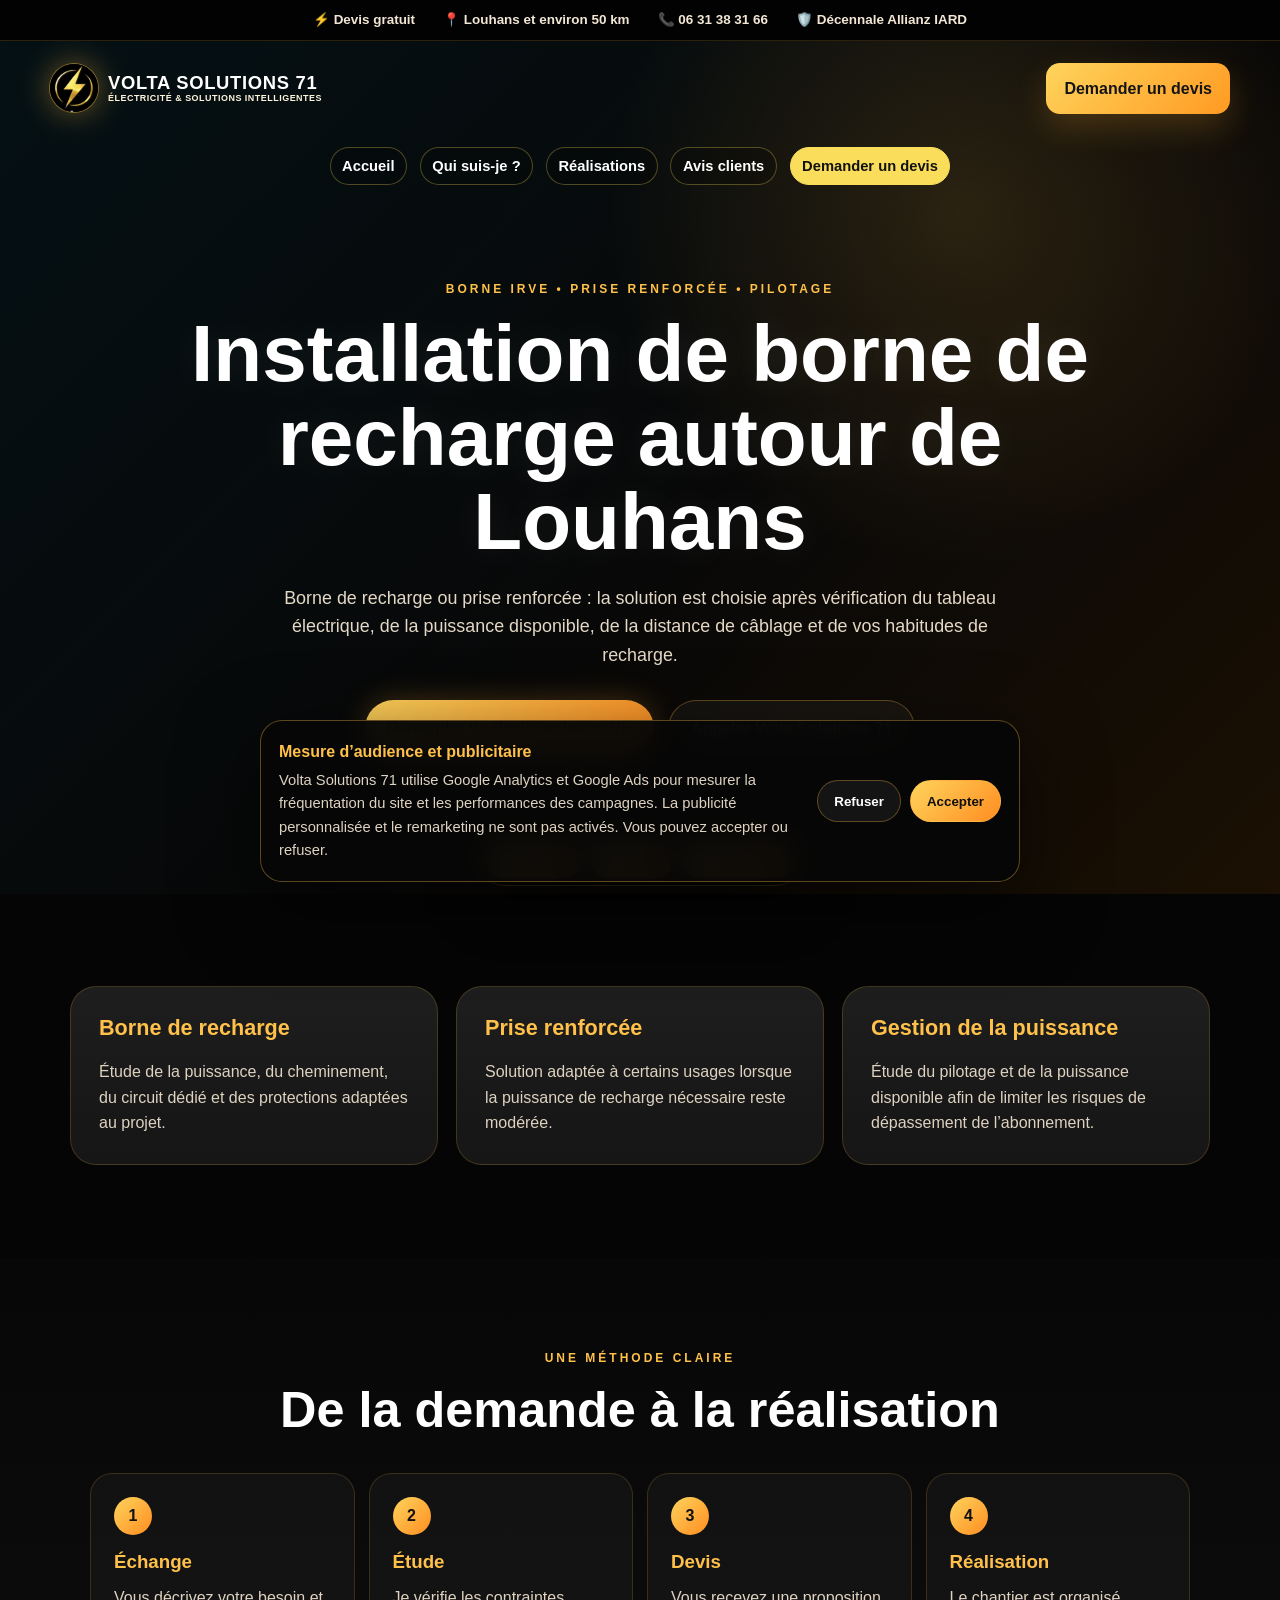
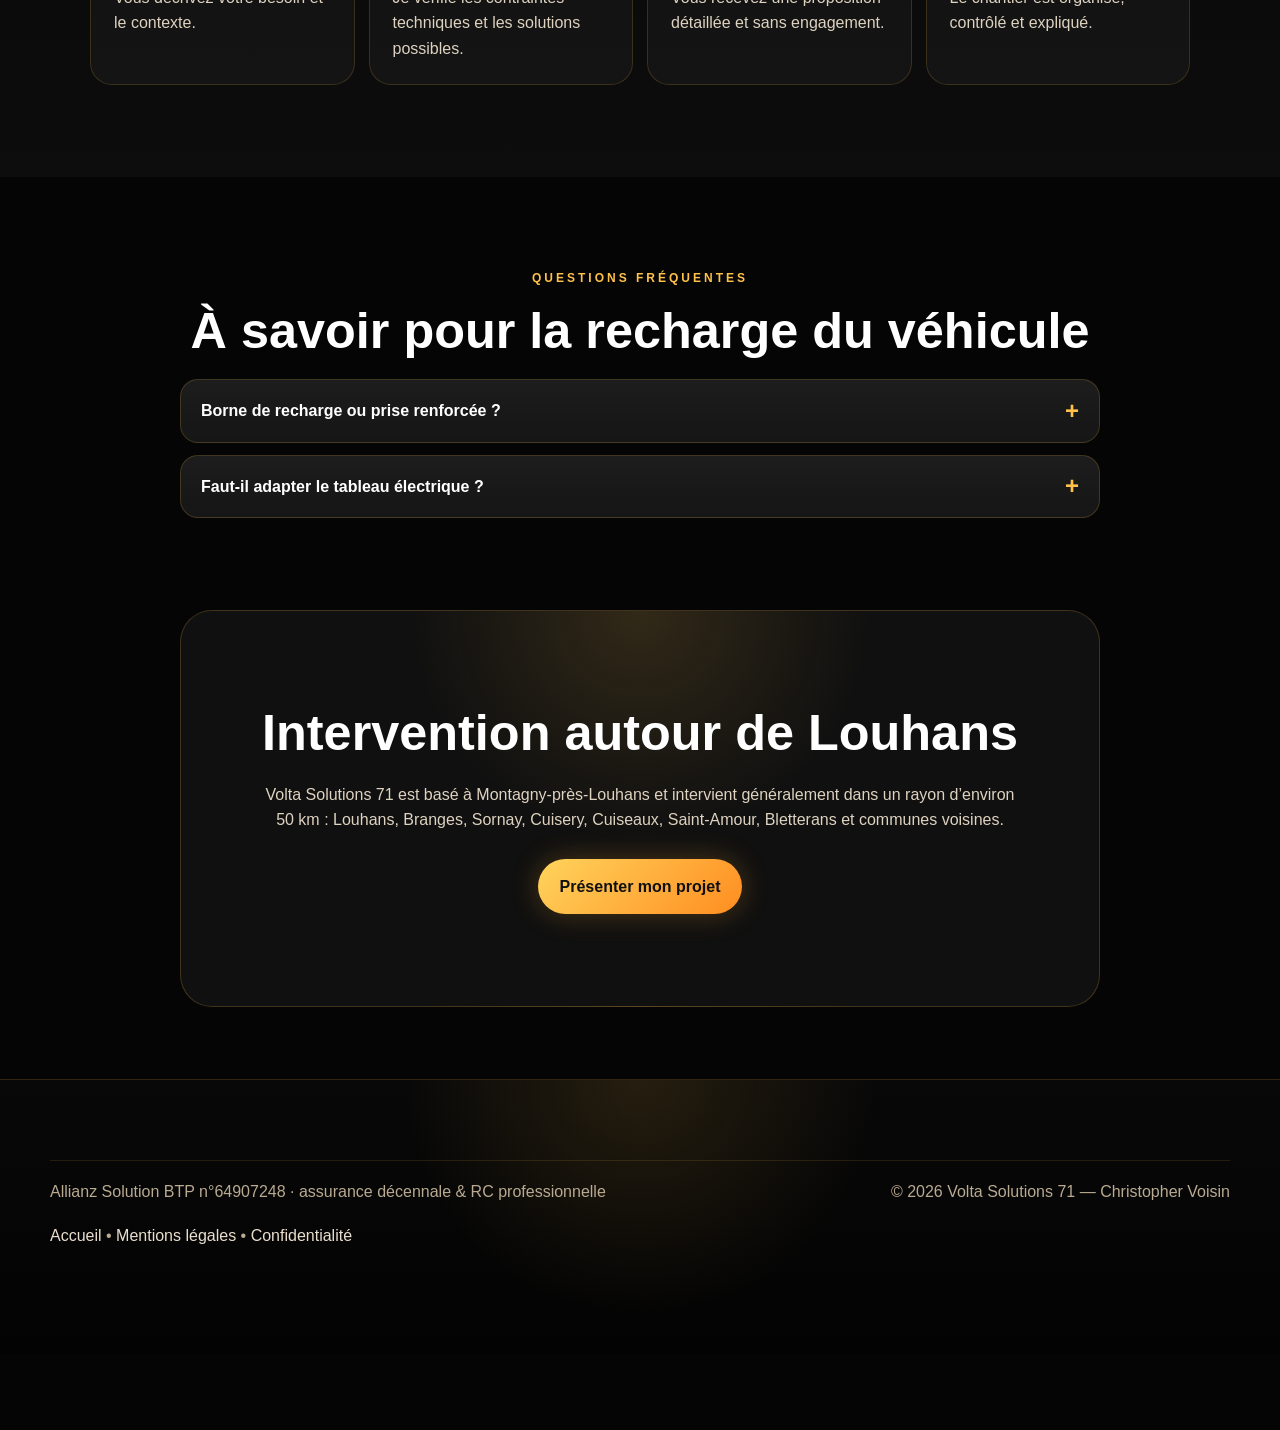
==== commit 257e66c6: "V5.12.1" ====
--- a/borne-recharge-louhans.html
+++ b/borne-recharge-louhans.html
@@ -17,6 +17,6 @@
 <section class="section service-local"><h2>Intervention autour de Louhans</h2><p>Volta Solutions 71 est basé à Montagny-près-Louhans et intervient généralement dans un rayon d’environ 50 km : Louhans, Branges, Sornay, Cuisery, Cuiseaux, Saint-Amour, Bletterans et communes voisines.</p><a class="btn primary" href="/?projet=borne#devis">Présenter mon projet</a></section></main>
 <footer class="footer-premium"><div class="footer-bottom"><p>Allianz Solution BTP n°64907248 · assurance décennale & RC professionnelle</p><p>© 2026 Volta Solutions 71 — Christopher Voisin</p><div><a href="/">Accueil</a> • <a href="mentions-legales">Mentions légales</a> • <a href="politique-confidentialite">Confidentialité</a></div></div></footer>
 <div class="floating-actions"><a href="tel:0631383166">📞 Appeler</a><a href="/?projet=borne#devis">📝 Devis</a><a href="https://wa.me/33631383166" rel="noopener" target="_blank">💬 WhatsApp</a></div>
-<div class="cookie-consent" hidden="" id="cookieConsent"><div><strong>Mesure d’audience</strong><p>Volta Solutions 71 utilise Google Analytics uniquement pour mesurer la fréquentation du site. Vous pouvez accepter ou refuser.</p></div><div class="cookie-actions"><button id="cookieReject" type="button">Refuser</button><button id="cookieAccept" type="button">Accepter</button></div></div>
-<script>(function(){const b=document.getElementById('cookieConsent'),a=document.getElementById('cookieAccept'),r=document.getElementById('cookieReject'),s=localStorage.getItem('voltaAnalyticsConsent');function c(v){const g=v==='granted';gtag('consent','update',{analytics_storage:g?'granted':'denied',ad_storage:'denied',ad_user_data:'denied',ad_personalization:'denied'});localStorage.setItem('voltaAnalyticsConsent',g?'granted':'denied');if(b)b.hidden=true;}if(s==='granted'||s==='denied')c(s);else if(b)b.hidden=false;if(a)a.addEventListener('click',()=>c('granted'));if(r)r.addEventListener('click',()=>c('denied'));})();</script>
+<div class="cookie-consent" hidden="" id="cookieConsent"><div><strong>Mesure d’audience et publicitaire</strong><p>Volta Solutions 71 utilise Google Analytics et Google Ads pour mesurer la fréquentation du site et les performances des campagnes. La publicité personnalisée et le remarketing ne sont pas activés. Vous pouvez accepter ou refuser.</p></div><div class="cookie-actions"><button id="cookieReject" type="button">Refuser</button><button id="cookieAccept" type="button">Accepter</button></div></div>
+<script>(function(){const b=document.getElementById('cookieConsent'),a=document.getElementById('cookieAccept'),r=document.getElementById('cookieReject'),k='voltaGoogleConsentV2',s=localStorage.getItem(k),l=localStorage.getItem('voltaAnalyticsConsent');function c(v){const g=v==='granted';gtag('consent','update',{analytics_storage:g?'granted':'denied',ad_storage:g?'granted':'denied',ad_user_data:g?'granted':'denied',ad_personalization:'denied'});localStorage.setItem(k,g?'granted':'denied');if(b)b.hidden=true;}if(s==='granted'||s==='denied')c(s);else if(l==='denied')c('denied');else if(b)b.hidden=false;if(a)a.addEventListener('click',()=>c('granted'));if(r)r.addEventListener('click',()=>c('denied'));})();</script>
 <script>document.addEventListener('click',function(e){const a=e.target.closest('a');if(!a||typeof gtag!=='function')return;const h=a.getAttribute('href')||'';if(h.startsWith('tel:'))gtag('event','click_phone',{event_category:'contact'});if(h.includes('wa.me/'))gtag('event','click_whatsapp',{event_category:'contact'});if(h.includes('#devis'))gtag('event','click_quote',{event_category:'contact'});});</script></body></html>
